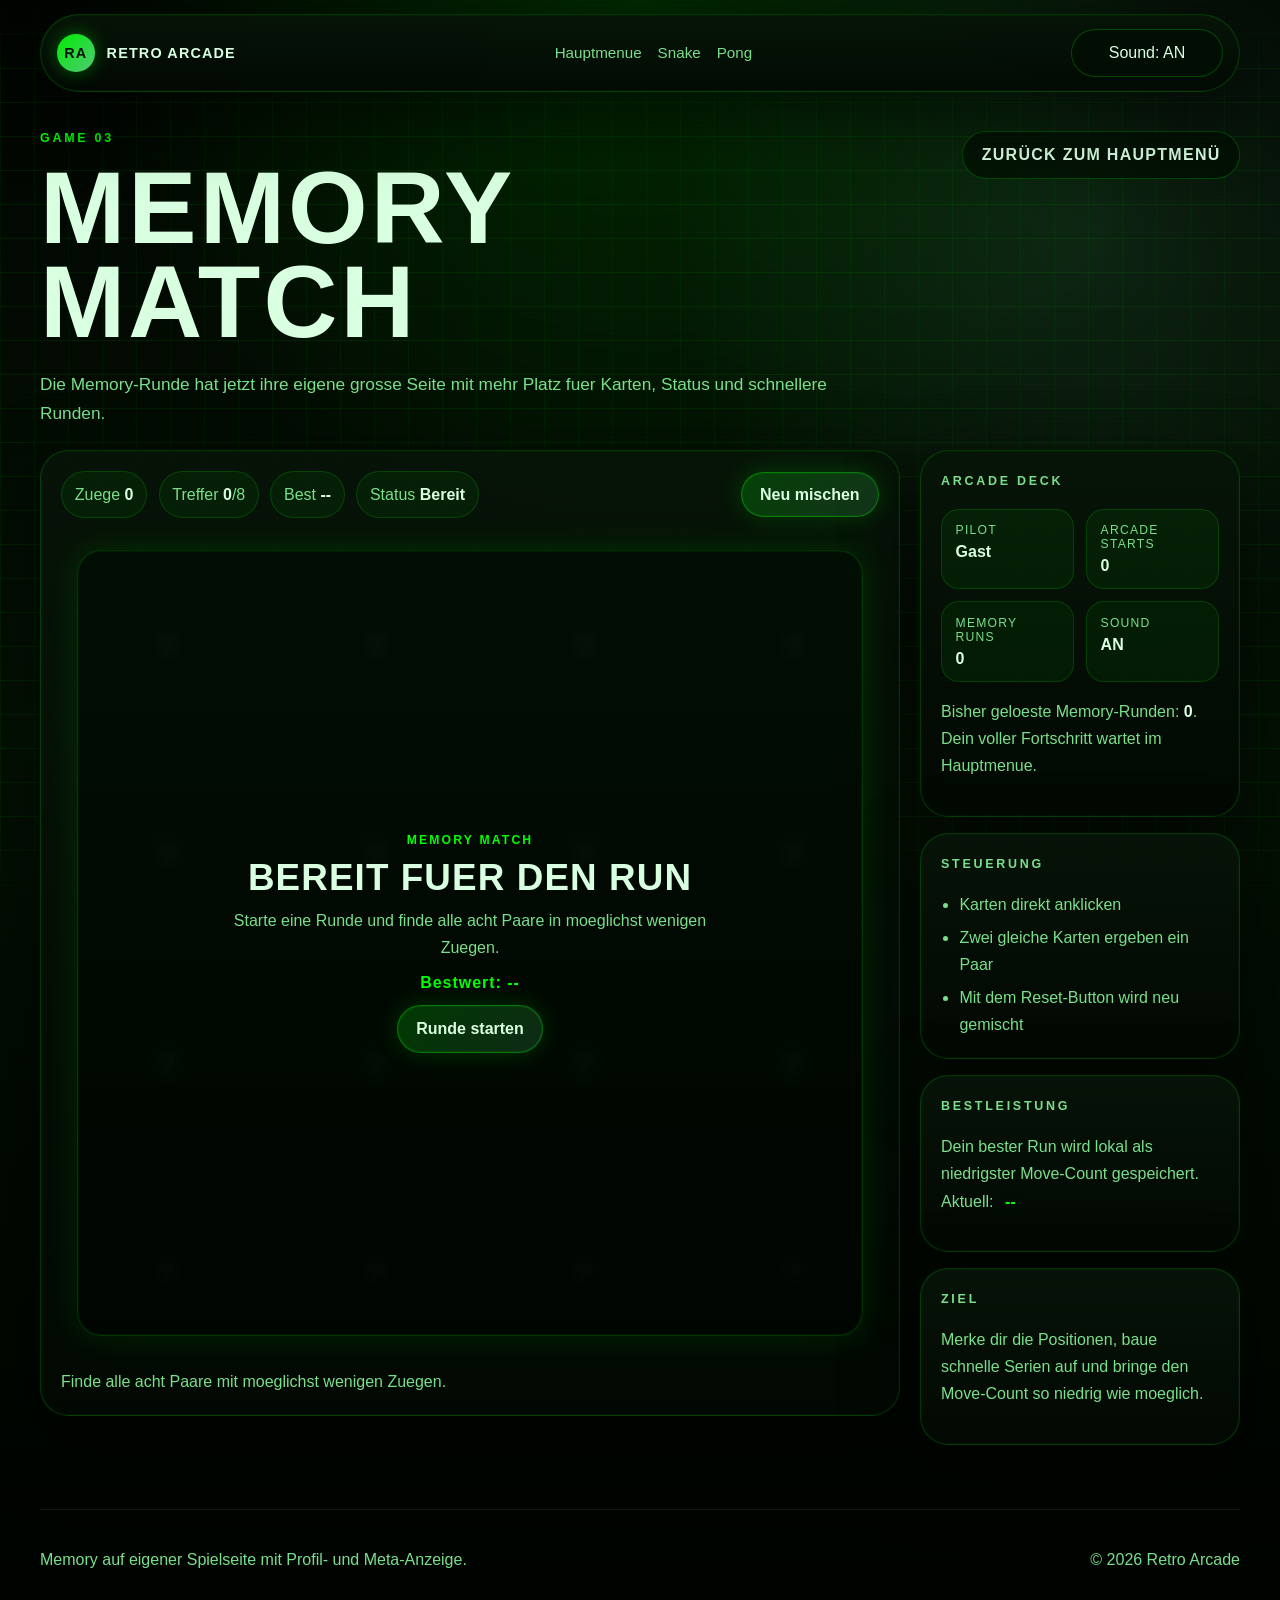
==== memory.html @ 02510031 "Initial retro arcade setup" ====
<!doctype html>
<html lang="de">
<head>
  <meta charset="utf-8">
  <meta name="viewport" content="width=device-width, initial-scale=1">
  <title>Memory Match | Retro Arcade</title>
  <meta
    name="description"
    content="Memory als eigenstaendige Browser-Game-Seite mit grossem Kartenraster."
  >
  <link rel="stylesheet" href="styles.css">
</head>
<body class="game-page memory-theme">
  <a class="skip-link" href="#content">Zum Inhalt springen</a>

  <header class="topbar">
    <div class="container topbar-inner">
      <a class="brand" href="index.html">
        <span class="brand-mark">RA</span>
        <span>Retro Arcade</span>
      </a>
      <nav class="nav-links" aria-label="Spiele Navigation">
        <a href="index.html">Hauptmenue</a>
        <a href="snake.html">Snake</a>
        <a href="pong.html">Pong</a>
      </nav>
      <div class="topbar-controls">
        <button class="button button-secondary topbar-sound" data-arcade-sound-toggle type="button">Sound: AN</button>
      </div>
    </div>
  </header>

  <main id="content" class="game-shell">
    <div class="container">
      <section class="page-intro">
        <div>
          <p class="kicker">Game 03</p>
          <h1>Memory Match</h1>
          <p class="lead">
            Die Memory-Runde hat jetzt ihre eigene grosse Seite mit mehr Platz fuer Karten, Status und schnellere Runden.
          </p>
        </div>
        <div class="page-actions">
          <a class="button button-secondary menu-return" href="index.html">Zur&uuml;ck zum Hauptmen&uuml;</a>
        </div>
      </section>

      <section class="game-layout">
        <article class="stage-card">
          <div class="stage-toolbar">
            <div class="hud hud-wide">
              <span>Zuege <strong id="memory-moves">0</strong></span>
              <span>Treffer <strong id="memory-matches">0</strong>/8</span>
              <span>Best <strong data-arcade-record="memory-best-moves">--</strong></span>
              <span>Status <strong id="memory-status">Bereit</strong></span>
            </div>
            <button class="button button-primary stage-button" id="memory-reset" type="button">Neu mischen</button>
          </div>

          <div class="stage-viewport">
            <div class="memory-stage">
              <div class="memory-grid memory-grid-large" id="memory-grid" aria-label="Memory Spielfeld"></div>
            </div>
            <div class="game-overlay" id="memory-overlay" aria-live="polite">
              <p class="game-overlay-kicker">Memory Match</p>
              <h2 class="game-overlay-title" id="memory-overlay-title">Bereit fuer den Run</h2>
              <p class="game-overlay-text" id="memory-overlay-text">
                Starte eine Runde und finde alle acht Paare in moeglichst wenigen Zuegen.
              </p>
              <p class="game-overlay-meta" id="memory-overlay-meta">Bestwert: --</p>
              <div class="overlay-actions">
                <button class="button button-primary" id="memory-overlay-action" type="button">Runde starten</button>
              </div>
            </div>
          </div>
          <p class="game-note">Finde alle acht Paare mit moeglichst wenigen Zuegen.</p>
        </article>

        <aside class="info-stack">
          <article class="info-card meta-side-card">
            <p class="eyebrow">Arcade Deck</p>
            <div class="status-grid status-grid-wide">
              <div class="status-box">
                <span>Pilot</span>
                <strong data-arcade-profile-name>Gast</strong>
              </div>
              <div class="status-box">
                <span>Arcade Starts</span>
                <strong data-arcade-stat="total-starts">0</strong>
              </div>
              <div class="status-box">
                <span>Memory Runs</span>
                <strong data-arcade-stat="memory-plays">0</strong>
              </div>
              <div class="status-box">
                <span>Sound</span>
                <strong data-arcade-sound-label>AN</strong>
              </div>
            </div>
            <p>
              Bisher geloeste Memory-Runden: <strong data-arcade-stat="memory-wins">0</strong>. Dein voller Fortschritt wartet im Hauptmenue.
            </p>
          </article>

          <article class="info-card">
            <p class="eyebrow">Steuerung</p>
            <ul class="plain-list compact-list">
              <li>Karten direkt anklicken</li>
              <li>Zwei gleiche Karten ergeben ein Paar</li>
              <li>Mit dem Reset-Button wird neu gemischt</li>
            </ul>
          </article>

          <article class="info-card">
            <p class="eyebrow">Bestleistung</p>
            <p>
              Dein bester Run wird lokal als niedrigster Move-Count gespeichert. Aktuell:
              <strong class="record-value" data-arcade-record="memory-best-moves">--</strong>
            </p>
          </article>

          <article class="info-card">
            <p class="eyebrow">Ziel</p>
            <p>
              Merke dir die Positionen, baue schnelle Serien auf und bringe den Move-Count so niedrig wie moeglich.
            </p>
          </article>
        </aside>
      </section>
    </div>
  </main>

  <footer class="site-footer">
    <div class="container footer-inner">
      <p>Memory auf eigener Spielseite mit Profil- und Meta-Anzeige.</p>
      <p>&copy; <span id="year"></span> Retro Arcade</p>
    </div>
  </footer>

  <script src="app.js"></script>
</body>
</html>
---- styles.css ----
﻿:root {
  --bg: #06030f;
  --bg-alt: #12091f;
  --panel: rgba(18, 13, 38, 0.88);
  --panel-strong: rgba(10, 8, 24, 0.96);
  --text: #f7f4ff;
  --muted: #beb8d8;
  --cyan: #4df7ff;
  --pink: #ff4fd8;
  --lime: #b7ff4a;
  --orange: #ff9a3c;
  --border: rgba(255, 255, 255, 0.12);
  --shadow: 0 24px 80px rgba(0, 0, 0, 0.48);
  --radius-xl: 28px;
  --radius-lg: 22px;
  --radius-md: 18px;
  --container: min(1200px, calc(100% - 2rem));
  --theme-accent: var(--cyan);
  --theme-accent-alt: var(--pink);
}

* {
  box-sizing: border-box;
}

html {
  scroll-behavior: smooth;
}

body {
  margin: 0;
  min-height: 100vh;
  font-family: "Trebuchet MS", Verdana, sans-serif;
  color: var(--text);
  background:
    radial-gradient(circle at top, rgba(77, 247, 255, 0.12), transparent 34%),
    radial-gradient(circle at 82% 18%, rgba(255, 79, 216, 0.15), transparent 26%),
    linear-gradient(180deg, #090512 0%, #0d0719 42%, #06030f 100%);
}

body::before {
  content: "";
  position: fixed;
  inset: 0;
  pointer-events: none;
  background-image:
    linear-gradient(rgba(255, 255, 255, 0.03) 1px, transparent 1px),
    linear-gradient(90deg, rgba(255, 255, 255, 0.02) 1px, transparent 1px);
  background-size: 30px 30px;
  mask-image: linear-gradient(180deg, transparent, black 8%, black 92%, transparent);
  z-index: -2;
}

body::after {
  content: "";
  position: fixed;
  inset: 0;
  pointer-events: none;
  background: repeating-linear-gradient(
    180deg,
    rgba(255, 255, 255, 0.04) 0,
    rgba(255, 255, 255, 0.04) 1px,
    transparent 2px,
    transparent 4px
  );
  opacity: 0.16;
  mix-blend-mode: screen;
  z-index: -1;
}

body.arcade-theme {
  --theme-accent: var(--cyan);
  --theme-accent-alt: var(--pink);
}

body.snake-theme {
  --theme-accent: var(--lime);
  --theme-accent-alt: var(--cyan);
}

body.pong-theme {
  --theme-accent: var(--orange);
  --theme-accent-alt: var(--pink);
}

body.memory-theme {
  --theme-accent: var(--pink);
  --theme-accent-alt: var(--lime);
}

a {
  color: inherit;
  text-decoration: none;
}

button,
canvas {
  font: inherit;
}

.container {
  width: var(--container);
  margin: 0 auto;
}

.skip-link {
  position: absolute;
  top: -3rem;
  left: 1rem;
  padding: 0.8rem 1rem;
  border-radius: 999px;
  background: #fff;
  color: #000;
  z-index: 60;
}

.skip-link:focus {
  top: 1rem;
}

.topbar {
  position: sticky;
  top: 0;
  z-index: 40;
  padding: 0.85rem 0 0;
}

.topbar-inner {
  display: flex;
  align-items: center;
  justify-content: space-between;
  gap: 1rem;
  padding: 0.9rem 1rem;
  border: 1px solid rgba(255, 255, 255, 0.08);
  border-radius: 999px;
  background: rgba(10, 8, 24, 0.74);
  backdrop-filter: blur(18px);
  box-shadow: 0 14px 30px rgba(0, 0, 0, 0.24);
}

.brand {
  display: inline-flex;
  align-items: center;
  gap: 0.75rem;
  font-weight: 800;
  text-transform: uppercase;
  letter-spacing: 0.08em;
  font-size: 0.9rem;
}

.brand-mark {
  display: grid;
  place-items: center;
  width: 2.35rem;
  height: 2.35rem;
  border-radius: 50%;
  background: linear-gradient(135deg, var(--theme-accent), var(--theme-accent-alt));
  color: #090512;
}

.nav-links {
  display: flex;
  align-items: center;
  gap: 1rem;
  flex-wrap: wrap;
}

.nav-links a {
  color: var(--muted);
  font-size: 0.95rem;
}

.nav-links a:hover,
.nav-links a:focus-visible,
.card-cta {
  color: var(--theme-accent);
}

.kicker,
.eyebrow {
  margin: 0 0 1rem;
  text-transform: uppercase;
  letter-spacing: 0.22em;
  font-size: 0.78rem;
  font-weight: 800;
}

.kicker {
  color: var(--theme-accent);
}

.eyebrow {
  color: var(--orange);
}

h1,
h2,
h3 {
  margin: 0;
  font-family: "Arial Black", Impact, sans-serif;
  text-transform: uppercase;
  letter-spacing: 0.03em;
}

h1 {
  max-width: 12ch;
  font-size: clamp(3rem, 8vw, 6.4rem);
  line-height: 0.92;
}

h2 {
  font-size: clamp(2rem, 4vw, 3.3rem);
  line-height: 0.96;
}

h3 {
  font-size: 1.55rem;
}

.lead,
.compact-lead,
.hero-panel p,
.game-link-card p,
.info-card p,
.plain-list li,
.hud span,
.game-note,
.site-footer p {
  color: var(--muted);
  line-height: 1.7;
}

.lead {
  max-width: 50rem;
  margin: 1.3rem 0 0;
  font-size: 1.08rem;
}

.compact-lead {
  margin-top: 0.85rem;
}

.hero-landing {
  padding: 4.2rem 0 2rem;
}

.hero-grid {
  display: grid;
  grid-template-columns: minmax(0, 1.12fr) minmax(280px, 0.88fr);
  gap: 1.25rem;
  align-items: start;
}

.hero-panel,
.game-link-card,
.stage-card,
.info-card {
  border: 1px solid var(--border);
  background: linear-gradient(180deg, rgba(19, 14, 38, 0.92), rgba(10, 8, 24, 0.9));
  box-shadow: var(--shadow);
}

.hero-panel {
  padding: 1.5rem;
  border-radius: var(--radius-xl);
}

.hero-panel .plain-list {
  margin-top: 1rem;
}

.hero-actions {
  display: flex;
  flex-wrap: wrap;
  gap: 1rem;
  margin-top: 2rem;
}

.button {
  display: inline-flex;
  align-items: center;
  justify-content: center;
  min-height: 3rem;
  padding: 0.75rem 1.15rem;
  border: 1px solid transparent;
  border-radius: 999px;
  cursor: pointer;
  transition: transform 180ms ease, box-shadow 180ms ease, border-color 180ms ease;
}

.button:hover,
.button:focus-visible,
.game-link-card:hover,
.game-link-card:focus-visible {
  transform: translateY(-3px);
}

.button-primary {
  background: linear-gradient(135deg, var(--theme-accent), var(--theme-accent-alt));
  color: #090512;
  font-weight: 800;
  box-shadow: 0 14px 32px rgba(77, 247, 255, 0.18);
}

.button-secondary {
  border-color: rgba(255, 255, 255, 0.14);
  background: rgba(8, 8, 18, 0.46);
  color: var(--text);
}

.section {
  padding: 2rem 0 3rem;
}

.section-heading {
  max-width: 44rem;
  margin-bottom: 1.4rem;
}

.cards-grid {
  display: grid;
  grid-template-columns: repeat(3, minmax(0, 1fr));
  gap: 1.25rem;
}

.game-link-card {
  position: relative;
  overflow: hidden;
  display: flex;
  flex-direction: column;
  gap: 0.95rem;
  min-height: 19rem;
  padding: 1.45rem;
  border-radius: var(--radius-xl);
  transition: transform 180ms ease, border-color 180ms ease, box-shadow 180ms ease;
}

.game-link-card::before {
  content: "";
  position: absolute;
  width: 11rem;
  height: 11rem;
  right: -3rem;
  top: -3rem;
  border-radius: 50%;
  opacity: 0.24;
}

.card-snake::before {
  background: radial-gradient(circle, var(--lime), transparent 68%);
}

.card-pong::before {
  background: radial-gradient(circle, var(--orange), transparent 68%);
}

.card-memory::before {
  background: radial-gradient(circle, var(--pink), transparent 68%);
}

.game-link-card:hover,
.game-link-card:focus-visible {
  border-color: rgba(255, 255, 255, 0.22);
}

.tag-list,
.hud {
  display: flex;
  flex-wrap: wrap;
  gap: 0.7rem;
}

.tag-list {
  margin-top: auto;
}

.tag-list span,
.hud span {
  padding: 0.55rem 0.8rem;
  border: 1px solid rgba(255, 255, 255, 0.1);
  border-radius: 999px;
  background: rgba(255, 255, 255, 0.05);
}

.card-cta {
  margin-top: 0.5rem;
  font-weight: 800;
}

.game-shell {
  padding: 2.4rem 0 4rem;
}

.page-intro {
  display: flex;
  justify-content: space-between;
  align-items: flex-start;
  gap: 1rem;
  margin-bottom: 1.35rem;
}

.page-intro .button {
  flex-shrink: 0;
}

.game-layout {
  display: grid;
  grid-template-columns: minmax(0, 1fr) 320px;
  gap: 1.25rem;
  align-items: start;
}

.stage-card,
.info-card {
  border-radius: var(--radius-xl);
}

.stage-card {
  padding: 1.25rem;
}

.stage-toolbar {
  display: flex;
  justify-content: space-between;
  align-items: center;
  gap: 1rem;
  margin-bottom: 1rem;
}

.hud strong {
  color: var(--text);
}

.stage-button {
  min-height: 2.8rem;
}

.game-canvas {
  display: block;
  width: 100%;
  border: 1px solid rgba(255, 255, 255, 0.12);
  border-radius: 20px;
  background: #05040c;
  image-rendering: pixelated;
  box-shadow: inset 0 0 40px rgba(77, 247, 255, 0.08);
}

.game-canvas:focus-visible {
  outline: 2px solid var(--theme-accent);
  outline-offset: 4px;
}

.game-canvas-square {
  max-width: 42rem;
  margin: 0 auto;
}

.game-note {
  margin: 1rem 0 0;
}

.info-stack {
  display: grid;
  gap: 1rem;
}

.info-card {
  padding: 1.25rem;
}

.plain-list {
  margin: 0;
  padding-left: 1.15rem;
}

.compact-list li + li {
  margin-top: 0.35rem;
}

.memory-stage {
  max-width: 54rem;
  margin: 0 auto;
}

.memory-grid {
  display: grid;
  grid-template-columns: repeat(4, minmax(0, 1fr));
  gap: 1rem;
}

.memory-card {
  position: relative;
  aspect-ratio: 1;
  border: 0;
  padding: 0;
  border-radius: 20px;
  background: transparent;
  cursor: pointer;
  overflow: hidden;
}

.memory-card:focus-visible {
  outline: 2px solid var(--theme-accent);
  outline-offset: 4px;
}

.memory-card-inner {
  position: relative;
  width: 100%;
  height: 100%;
  transition: transform 180ms ease;
}

.memory-card.is-flipped .memory-card-inner,
.memory-card.is-matched .memory-card-inner {
  transform: scale(0.98);
}

.memory-card-face {
  position: absolute;
  inset: 0;
  display: grid;
  place-items: center;
  border-radius: 20px;
  border: 1px solid rgba(255, 255, 255, 0.12);
  font-weight: 800;
  text-transform: uppercase;
  letter-spacing: 0.08em;
  pointer-events: none;
  transition: opacity 180ms ease, transform 180ms ease;
}

.memory-card-front {
  background: linear-gradient(135deg, rgba(255, 79, 216, 0.22), rgba(77, 247, 255, 0.18));
  color: #fff;
  font-size: clamp(1.2rem, 3vw, 1.8rem);
}

.memory-card-back {
  background: linear-gradient(180deg, rgba(183, 255, 74, 0.18), rgba(77, 247, 255, 0.1));
  color: #fff;
  font-size: clamp(1rem, 2vw, 1.35rem);
  opacity: 0;
  transform: scale(0.94);
  padding: 0.4rem;
  text-align: center;
}

.memory-card.is-flipped .memory-card-front,
.memory-card.is-matched .memory-card-front {
  opacity: 0;
}

.memory-card.is-flipped .memory-card-back,
.memory-card.is-matched .memory-card-back {
  opacity: 1;
  transform: scale(1);
}

.site-footer {
  padding: 0 0 2rem;
}

.footer-inner {
  display: flex;
  justify-content: space-between;
  gap: 1rem;
  border-top: 1px solid rgba(255, 255, 255, 0.08);
  padding-top: 1.25rem;
}

@media (max-width: 1080px) {
  .hero-grid,
  .game-layout {
    grid-template-columns: 1fr;
  }

  .cards-grid {
    grid-template-columns: repeat(2, minmax(0, 1fr));
  }
}

@media (max-width: 760px) {
  .topbar-inner,
  .page-intro,
  .stage-toolbar,
  .footer-inner {
    flex-direction: column;
    align-items: flex-start;
  }

  .cards-grid {
    grid-template-columns: 1fr;
  }

  .button {
    width: 100%;
  }
}

@media (max-width: 620px) {
  h1 {
    font-size: clamp(2.4rem, 16vw, 4.2rem);
  }

  h2 {
    font-size: clamp(1.8rem, 10vw, 2.7rem);
  }

  .stage-card,
  .info-card,
  .hero-panel,
  .game-link-card {
    padding: 1rem;
  }

  .memory-grid {
    gap: 0.7rem;
  }
}

@media (prefers-reduced-motion: reduce) {
  html {
    scroll-behavior: auto;
  }

  *,
  *::before,
  *::after {
    animation: none !important;
    transition-duration: 0.01ms !important;
    transition-delay: 0ms !important;
  }
}


.inline-code {
  display: inline-block;
  padding: 0.15rem 0.45rem;
  border-radius: 8px;
  background: rgba(255, 255, 255, 0.08);
  border: 1px solid rgba(255, 255, 255, 0.12);
  font-family: Consolas, "Courier New", monospace;
  font-size: 0.9em;
}

.game-layout-pong {
  grid-template-columns: minmax(0, 1fr) 360px;
}

.stage-card-wide {
  padding: 1.35rem;
}

.hud-online {
  align-items: center;
}

.hud-label {
  margin-right: 0.45rem;
  color: var(--muted);
  font-size: 0.9rem;
}

.server-panel {
  gap: 1rem;
}

.field-stack {
  display: grid;
  gap: 0.45rem;
}

.field-stack span {
  color: var(--muted);
  font-size: 0.9rem;
}

.text-field {
  width: 100%;
  min-height: 2.95rem;
  padding: 0.75rem 0.9rem;
  border: 1px solid rgba(255, 255, 255, 0.12);
  border-radius: 14px;
  background: rgba(5, 4, 12, 0.74);
  color: var(--text);
}

.text-field::placeholder {
  color: rgba(247, 244, 255, 0.45);
}

.text-field:focus {
  outline: 2px solid var(--theme-accent);
  outline-offset: 2px;
}

.code-field {
  text-transform: uppercase;
  letter-spacing: 0.28em;
  text-align: center;
}

.form-row {
  display: flex;
  flex-wrap: wrap;
  gap: 0.75rem;
}

.form-row .button {
  flex: 1 1 10rem;
  width: auto;
}

.status-grid {
  display: grid;
  grid-template-columns: repeat(3, minmax(0, 1fr));
  gap: 0.75rem;
}

.status-box {
  padding: 0.85rem;
  border-radius: 18px;
  border: 1px solid rgba(255, 255, 255, 0.1);
  background: rgba(255, 255, 255, 0.05);
}

.status-box span {
  display: block;
  color: var(--muted);
  font-size: 0.76rem;
  text-transform: uppercase;
  letter-spacing: 0.1em;
}

.status-box strong {
  display: block;
  margin-top: 0.35rem;
  color: var(--text);
  font-size: 1rem;
  word-break: break-word;
}

@media (max-width: 1080px) {
  .game-layout-pong {
    grid-template-columns: 1fr;
  }
}

@media (max-width: 760px) {
  .form-row .button {
    width: 100%;
  }

  .status-grid {
    grid-template-columns: 1fr;
  }
}

.form-row-compact .button {
  flex: 1 1 9rem;
}

.status-grid-wide {
  grid-template-columns: repeat(2, minmax(0, 1fr));
}

.share-note {
  margin: 0;
  color: var(--muted);
  font-size: 0.92rem;
  line-height: 1.6;
}

.presence-panel {
  gap: 1rem;
}

.player-presence {
  display: grid;
  gap: 0.85rem;
}

.presence-card {
  padding: 1rem;
  border-radius: 18px;
  border: 1px solid rgba(255, 255, 255, 0.1);
  background:
    linear-gradient(135deg, rgba(255, 255, 255, 0.09), rgba(255, 255, 255, 0.03)),
    rgba(7, 5, 19, 0.82);
}

.presence-card span {
  display: block;
  color: var(--muted);
  font-size: 0.76rem;
  text-transform: uppercase;
  letter-spacing: 0.12em;
}

.presence-card strong {
  display: block;
  margin-top: 0.45rem;
  font-size: 1.2rem;
  color: var(--text);
  word-break: break-word;
}

.presence-state {
  margin: 0.5rem 0 0;
  color: var(--muted);
  line-height: 1.55;
}

@media (max-width: 760px) {
  .status-grid-wide {
    grid-template-columns: 1fr;
  }
}

@view-transition {
  navigation: auto;
}

:root {
  --bg: #010501;
  --bg-alt: #041004;
  --panel: rgba(6, 18, 8, 0.88);
  --panel-strong: rgba(2, 10, 3, 0.96);
  --text: #d9ffe1;
  --muted: #7adf8a;
  --cyan: #00ff00;
  --pink: #4dff88;
  --lime: #00ff00;
  --orange: #b6ff4d;
  --border: rgba(0, 255, 0, 0.18);
  --shadow: 0 24px 70px rgba(0, 0, 0, 0.56);
  --theme-accent: #00ff00;
  --theme-accent-alt: #66ff99;
}

body.arcade-theme,
body.snake-theme,
body.pong-theme,
body.memory-theme {
  --theme-accent: #00ff00;
  --theme-accent-alt: #66ff99;
}

body {
  background:
    radial-gradient(circle at top, rgba(0, 255, 0, 0.15), transparent 32%),
    radial-gradient(circle at 85% 15%, rgba(102, 255, 153, 0.11), transparent 24%),
    linear-gradient(180deg, #010401 0%, #031003 45%, #000300 100%);
}

body::before {
  background-image:
    linear-gradient(rgba(0, 255, 0, 0.08) 1px, transparent 1px),
    linear-gradient(90deg, rgba(0, 255, 0, 0.05) 1px, transparent 1px);
  background-size: 34px 34px;
}

body::after {
  opacity: 0.1;
}

main,
.site-footer {
  animation: page-enter 260ms ease both;
}

.topbar-inner,
.hero-panel,
.game-link-card,
.stage-card,
.info-card,
.arcade-machine,
.arcade-marquee,
.machine-screen {
  border-color: rgba(0, 255, 0, 0.18);
}

.topbar-inner,
.hero-panel,
.game-link-card,
.stage-card,
.info-card,
.arcade-machine {
  background: linear-gradient(180deg, rgba(7, 20, 8, 0.94), rgba(2, 9, 3, 0.94));
  box-shadow:
    0 24px 70px rgba(0, 0, 0, 0.56),
    inset 0 0 0 1px rgba(0, 255, 0, 0.04);
}

.brand-mark {
  background: linear-gradient(135deg, rgba(0, 255, 0, 0.92), rgba(102, 255, 153, 0.78));
  color: #021002;
  box-shadow: 0 0 18px rgba(0, 255, 0, 0.36);
}

.nav-links a,
.plain-list li,
.game-note,
.info-card p,
.hero-panel p,
.game-link-card p,
.site-footer p,
.share-note,
.presence-state {
  color: var(--muted);
}

.nav-links a {
  transition: color 180ms ease, text-shadow 180ms ease;
}

.nav-links a:hover,
.nav-links a:focus-visible {
  text-shadow: 0 0 12px rgba(0, 255, 0, 0.38);
}

.kicker,
.eyebrow,
.card-cta,
.machine-cta,
.machine-mode,
.machine-marquee,
.record-value {
  color: var(--theme-accent);
}

.button {
  transition:
    transform 180ms ease,
    box-shadow 180ms ease,
    border-color 180ms ease,
    background-color 180ms ease,
    color 180ms ease;
}

.button-primary {
  background: linear-gradient(135deg, rgba(0, 255, 0, 0.2), rgba(102, 255, 153, 0.14));
  color: var(--text);
  border-color: rgba(0, 255, 0, 0.34);
  box-shadow:
    inset 0 0 0 1px rgba(0, 255, 0, 0.08),
    0 0 24px rgba(0, 255, 0, 0.18);
}

.button-secondary {
  border-color: rgba(0, 255, 0, 0.24);
  background: rgba(2, 14, 4, 0.72);
  color: var(--text);
}

.button:hover,
.button:focus-visible,
.game-link-card:hover,
.game-link-card:focus-visible,
.arcade-machine:hover,
.arcade-machine:focus-visible {
  box-shadow:
    inset 0 0 0 1px rgba(0, 255, 0, 0.08),
    0 0 28px rgba(0, 255, 0, 0.16);
}

.tag-list span,
.hud span,
.status-box,
.presence-card,
.machine-stats span,
.machine-controls span {
  border-color: rgba(0, 255, 0, 0.16);
  background: rgba(0, 255, 0, 0.06);
}

.game-canvas {
  border-color: rgba(0, 255, 0, 0.16);
  box-shadow:
    inset 0 0 50px rgba(0, 255, 0, 0.08),
    0 0 0 1px rgba(0, 255, 0, 0.06);
}

.game-note,
.rematch-note {
  max-width: 56rem;
}

.page-actions {
  display: flex;
  gap: 0.85rem;
  flex-wrap: wrap;
}

.menu-return {
  min-width: 17rem;
  font-weight: 800;
  text-transform: uppercase;
  letter-spacing: 0.08em;
}

.record-value {
  display: inline-block;
  margin-left: 0.45rem;
  text-shadow: 0 0 14px rgba(0, 255, 0, 0.28);
}

.rematch-note {
  margin: 0.85rem 0 0;
  padding: 0.85rem 1rem;
  border-radius: 18px;
  border: 1px solid rgba(0, 255, 0, 0.14);
  background: rgba(0, 255, 0, 0.05);
  color: var(--muted);
  line-height: 1.6;
}

.arcade-lobby {
  padding-bottom: 4rem;
}

.arcade-hero {
  padding: 4rem 0 1.8rem;
}

.arcade-hero-grid {
  display: grid;
  grid-template-columns: minmax(0, 1.15fr) minmax(300px, 0.85fr);
  gap: 1.25rem;
  align-items: start;
}

.arcade-marquee {
  position: relative;
  overflow: hidden;
  padding: 1.75rem;
  border-radius: 30px;
  background:
    linear-gradient(180deg, rgba(4, 22, 7, 0.96), rgba(1, 8, 2, 0.95)),
    rgba(0, 0, 0, 0.3);
  box-shadow:
    0 24px 70px rgba(0, 0, 0, 0.56),
    inset 0 0 0 1px rgba(0, 255, 0, 0.06);
}

.arcade-marquee::before {
  content: "";
  position: absolute;
  inset: 1rem;
  border-radius: 22px;
  border: 1px solid rgba(0, 255, 0, 0.14);
  pointer-events: none;
}

.arcade-marquee::after {
  content: "";
  position: absolute;
  inset: auto 10% 1.05rem;
  height: 2px;
  background: linear-gradient(90deg, transparent, rgba(0, 255, 0, 0.8), transparent);
  box-shadow: 0 0 18px rgba(0, 255, 0, 0.4);
}

.arcade-status-grid {
  display: grid;
  gap: 1rem;
}

.lobby-monitor {
  min-height: 0;
}

.arcade-score-grid {
  grid-template-columns: repeat(2, minmax(0, 1fr));
}

.arcade-floor {
  padding-top: 0.5rem;
}

.arcade-machine-grid {
  display: grid;
  grid-template-columns: repeat(3, minmax(0, 1fr));
  gap: 1.25rem;
}

.arcade-machine {
  position: relative;
  display: flex;
  flex-direction: column;
  gap: 0.95rem;
  min-height: 29rem;
  padding: 1rem;
  border-radius: 30px;
  transition: transform 180ms ease, box-shadow 180ms ease, border-color 180ms ease;
}

.arcade-machine::before {
  content: "";
  position: absolute;
  inset: auto 10% -0.75rem;
  height: 0.9rem;
  border-radius: 999px;
  background: rgba(0, 255, 0, 0.14);
  filter: blur(16px);
}

.machine-marquee {
  display: inline-flex;
  align-items: center;
  justify-content: center;
  min-height: 2.5rem;
  padding: 0.5rem 0.9rem;
  border-radius: 999px;
  border: 1px solid rgba(0, 255, 0, 0.22);
  background: rgba(0, 255, 0, 0.08);
  font-size: 0.76rem;
  font-weight: 800;
  letter-spacing: 0.18em;
  text-transform: uppercase;
}

.machine-screen {
  display: grid;
  align-content: start;
  gap: 0.9rem;
  min-height: 14rem;
  padding: 1.25rem;
  border-radius: 24px;
  background:
    radial-gradient(circle at 50% 12%, rgba(0, 255, 0, 0.14), transparent 45%),
    linear-gradient(180deg, rgba(5, 18, 8, 0.96), rgba(1, 7, 2, 0.94));
  box-shadow:
    inset 0 0 36px rgba(0, 255, 0, 0.08),
    inset 0 0 0 1px rgba(0, 255, 0, 0.08);
}

.machine-mode {
  margin: 0;
  font-size: 0.78rem;
  text-transform: uppercase;
  letter-spacing: 0.18em;
  font-weight: 800;
}

.machine-title {
  font-size: 1.9rem;
}

.machine-copy {
  margin: 0;
  color: var(--muted);
}

.machine-stats,
.machine-controls {
  display: flex;
  flex-wrap: wrap;
  gap: 0.65rem;
}

.machine-stats span,
.machine-controls span {
  padding: 0.55rem 0.85rem;
  border-radius: 999px;
  color: var(--text);
}

.machine-controls {
  margin-top: auto;
}

.machine-cta {
  display: inline-flex;
  align-items: center;
  justify-content: center;
  min-height: 3rem;
  margin-top: 0.2rem;
  border-radius: 18px;
  border: 1px solid rgba(0, 255, 0, 0.22);
  background: rgba(0, 255, 0, 0.06);
  font-weight: 800;
  text-transform: uppercase;
  letter-spacing: 0.08em;
}

.arcade-machine:hover,
.arcade-machine:focus-visible {
  transform: translateY(-5px);
}

.snake-machine .machine-screen {
  box-shadow:
    inset 0 0 36px rgba(0, 255, 0, 0.1),
    inset 0 0 0 1px rgba(0, 255, 0, 0.08);
}

.pong-machine .machine-screen {
  box-shadow:
    inset 0 0 36px rgba(102, 255, 153, 0.1),
    inset 0 0 0 1px rgba(0, 255, 0, 0.08);
}

.memory-machine .machine-screen {
  box-shadow:
    inset 0 0 36px rgba(0, 255, 0, 0.1),
    inset 0 0 0 1px rgba(0, 255, 0, 0.08);
}

.memory-card-front {
  background: linear-gradient(135deg, rgba(0, 255, 0, 0.18), rgba(102, 255, 153, 0.14));
  color: var(--text);
}

.memory-card-back {
  background: linear-gradient(180deg, rgba(0, 255, 0, 0.16), rgba(102, 255, 153, 0.08));
  color: var(--text);
}

.memory-card.is-matched .memory-card-back {
  box-shadow: inset 0 0 0 1px rgba(0, 255, 0, 0.2), 0 0 20px rgba(0, 255, 0, 0.15);
}

@keyframes page-enter {
  from {
    opacity: 0;
    transform: translateY(10px);
  }

  to {
    opacity: 1;
    transform: translateY(0);
  }
}

@media (max-width: 1080px) {
  .arcade-hero-grid,
  .arcade-machine-grid {
    grid-template-columns: 1fr;
  }
}

@media (max-width: 760px) {
  .page-actions,
  .menu-return {
    width: 100%;
  }

  .arcade-score-grid {
    grid-template-columns: 1fr;
  }

  .machine-title {
    font-size: 1.6rem;
  }
}

@media (prefers-reduced-motion: reduce) {
  main,
  .site-footer {
    animation: none !important;
  }
}

.stage-viewport {
  position: relative;
}

.stage-viewport-square {
  max-width: 42rem;
  margin: 0 auto;
}

.stage-viewport-wide {
  width: 100%;
}

.game-overlay {
  position: absolute;
  inset: 1rem;
  display: grid;
  align-content: center;
  justify-items: center;
  gap: 0.8rem;
  padding: 1.4rem;
  border-radius: 24px;
  border: 1px solid rgba(0, 255, 0, 0.18);
  background:
    linear-gradient(180deg, rgba(2, 14, 4, 0.9), rgba(0, 6, 1, 0.92)),
    rgba(0, 0, 0, 0.3);
  box-shadow:
    inset 0 0 0 1px rgba(0, 255, 0, 0.05),
    0 0 34px rgba(0, 255, 0, 0.12);
  backdrop-filter: blur(8px);
  text-align: center;
  transition: opacity 180ms ease, transform 180ms ease, visibility 180ms ease;
}

.game-overlay.is-hidden {
  opacity: 0;
  visibility: hidden;
  pointer-events: none;
  transform: translateY(8px) scale(0.98);
}

.game-overlay-compact {
  inset: auto 1rem 1rem;
  max-width: 30rem;
  justify-items: start;
  text-align: left;
}

.game-overlay-kicker {
  margin: 0;
  color: var(--theme-accent);
  text-transform: uppercase;
  letter-spacing: 0.18em;
  font-size: 0.76rem;
  font-weight: 800;
}

.game-overlay-title {
  margin: 0;
  font-size: clamp(1.6rem, 3vw, 2.3rem);
}

.game-overlay-text {
  margin: 0;
  max-width: 30rem;
  color: var(--muted);
  line-height: 1.65;
}

.game-overlay-meta {
  margin: 0;
  color: var(--theme-accent);
  font-weight: 800;
  letter-spacing: 0.06em;
}

.overlay-actions {
  display: flex;
  flex-wrap: wrap;
  justify-content: center;
  gap: 0.75rem;
}

.overlay-actions-left {
  justify-content: flex-start;
}

@media (max-width: 760px) {
  .game-overlay {
    inset: 0.75rem;
    padding: 1rem;
  }

  .game-overlay-compact {
    inset: auto 0.75rem 0.75rem;
    max-width: none;
  }
}

.topbar-inner {
  flex-wrap: wrap;
}

.topbar-controls {
  display: flex;
  align-items: center;
  gap: 0.75rem;
}

.topbar-sound {
  min-width: 9.5rem;
  white-space: nowrap;
}

.arcade-meta-section {
  padding-top: 0.5rem;
}

.arcade-meta-layout {
  display: grid;
  grid-template-columns: repeat(2, minmax(0, 1fr));
  gap: 1.25rem;
}

.meta-card,
.meta-side-card {
  min-height: 0;
}

.meta-hint {
  margin: 1rem 0 0;
}

.meta-side-card p strong,
.meta-card p strong,
.machine-stats strong {
  color: var(--text);
}

.arcade-progress-grid {
  align-items: stretch;
}

@media (max-width: 1080px) {
  .arcade-meta-layout {
    grid-template-columns: 1fr;
  }
}

@media (max-width: 760px) {
  .topbar-controls,
  .topbar-sound {
    width: 100%;
  }
}
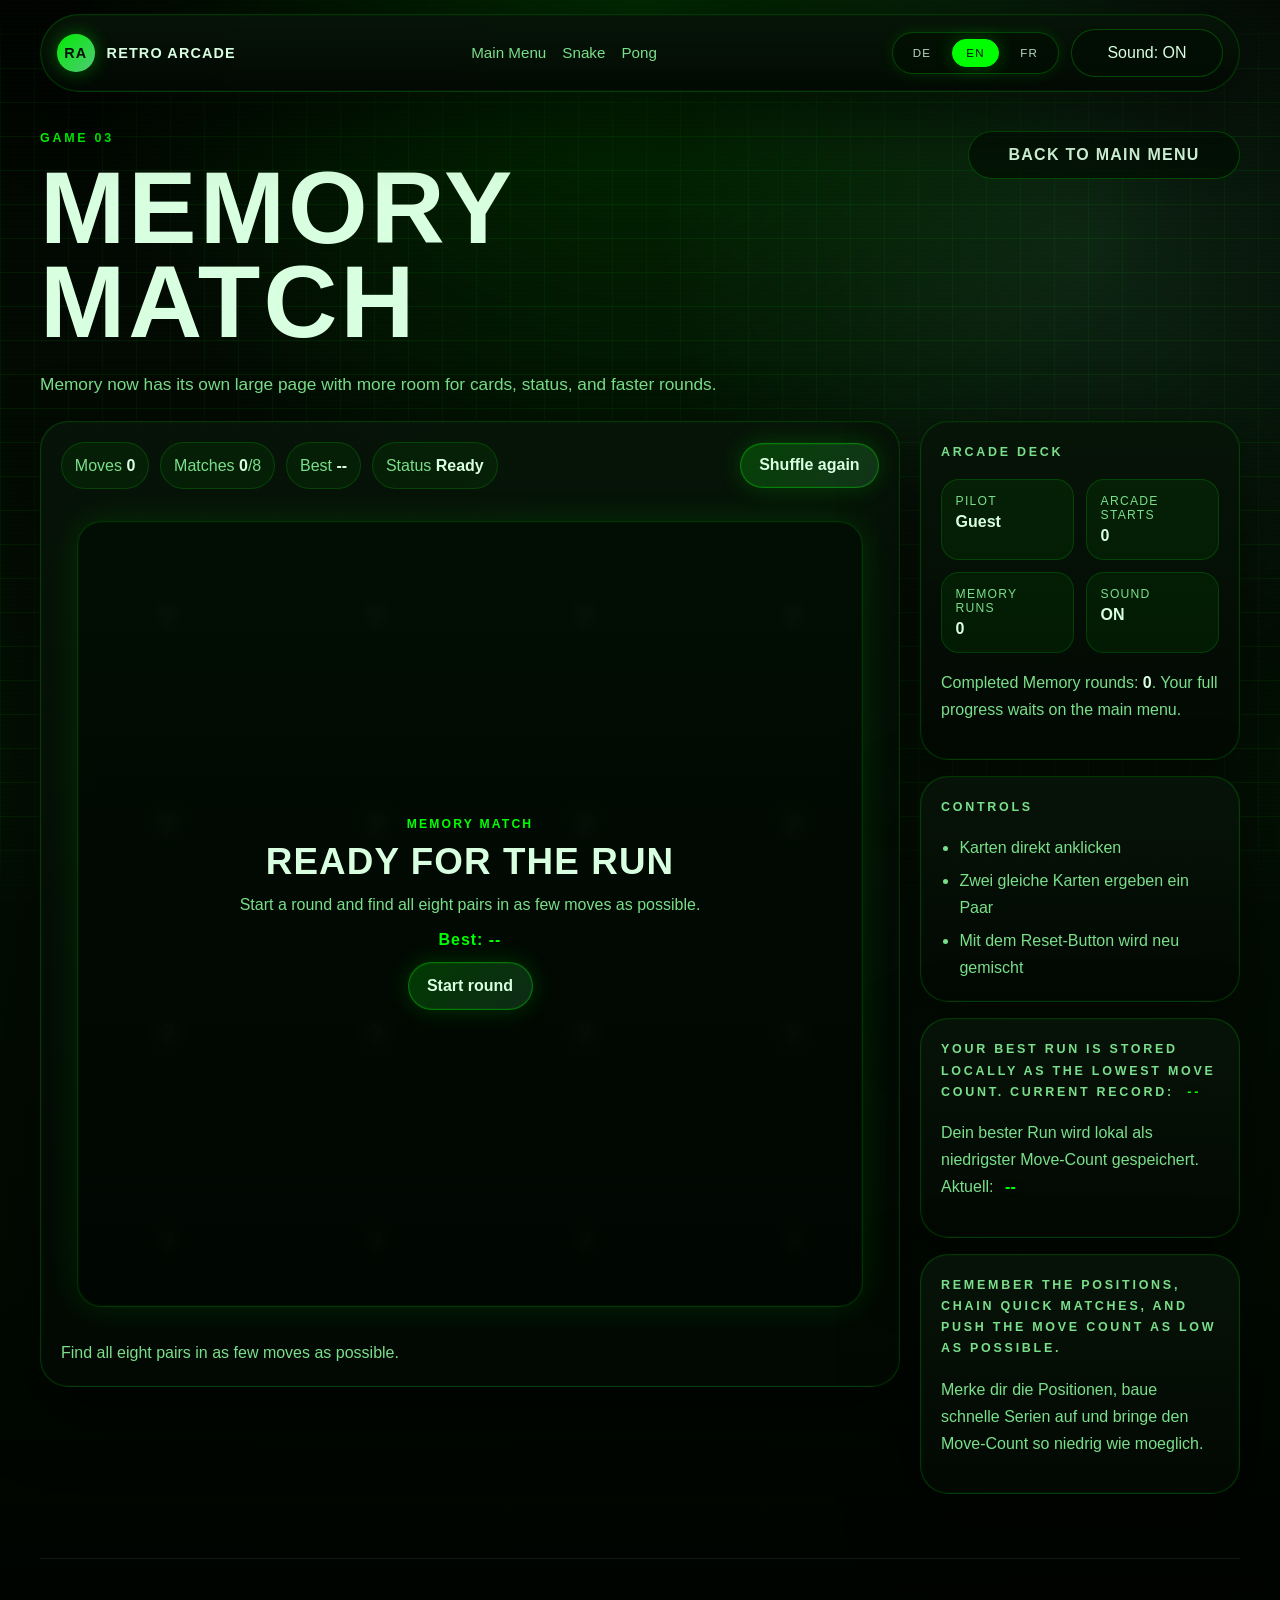
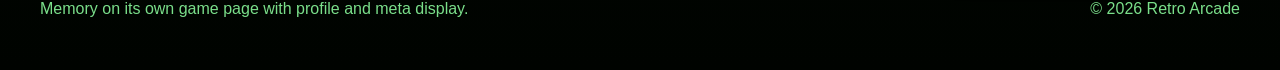
==== commit d8c10fa1: "Add multilingual arcade UI" ====
--- a/memory.html
+++ b/memory.html
@@ -1,4 +1,4 @@
-<!doctype html>
+﻿<!doctype html>
 <html lang="de">
 <head>
   <meta charset="utf-8">
@@ -137,6 +137,8 @@
     </div>
   </footer>
 
+  <script src="i18n.js"></script>
   <script src="app.js"></script>
 </body>
 </html>
+
--- a/styles.css
+++ b/styles.css
@@ -1418,3 +1418,71 @@
     width: 100%;
   }
 }
+
+.language-switcher {
+  display: inline-flex;
+  align-items: center;
+  gap: 0.45rem;
+  padding: 0.35rem;
+  border: 1px solid rgba(0, 255, 0, 0.24);
+  border-radius: 999px;
+  background: rgba(0, 15, 0, 0.55);
+  box-shadow: 0 0 14px rgba(0, 255, 0, 0.12);
+}
+
+.lang-chip {
+  min-width: 2.9rem;
+  padding: 0.45rem 0.7rem;
+  border: 1px solid transparent;
+  border-radius: 999px;
+  background: transparent;
+  color: rgba(225, 255, 232, 0.84);
+  font: inherit;
+  font-size: 0.72rem;
+  letter-spacing: 0.12em;
+  text-transform: uppercase;
+  cursor: pointer;
+  transition: transform 160ms ease, border-color 160ms ease, color 160ms ease, background 160ms ease, box-shadow 160ms ease;
+}
+
+.lang-chip:hover,
+.lang-chip:focus-visible {
+  color: #f4fff7;
+  border-color: rgba(0, 255, 0, 0.35);
+  background: rgba(0, 255, 0, 0.1);
+  outline: none;
+}
+
+.lang-chip.is-active {
+  color: #001106;
+  background: #00ff00;
+  border-color: #00ff00;
+  box-shadow: 0 0 18px rgba(0, 255, 0, 0.24);
+}
+
+body {
+  animation: arcade-page-enter 280ms ease;
+}
+
+@keyframes arcade-page-enter {
+  from {
+    opacity: 0;
+    transform: translateY(10px);
+  }
+
+  to {
+    opacity: 1;
+    transform: translateY(0);
+  }
+}
+
+@media (max-width: 760px) {
+  .language-switcher {
+    width: 100%;
+    justify-content: center;
+  }
+
+  .lang-chip {
+    flex: 1 1 0;
+  }
+}
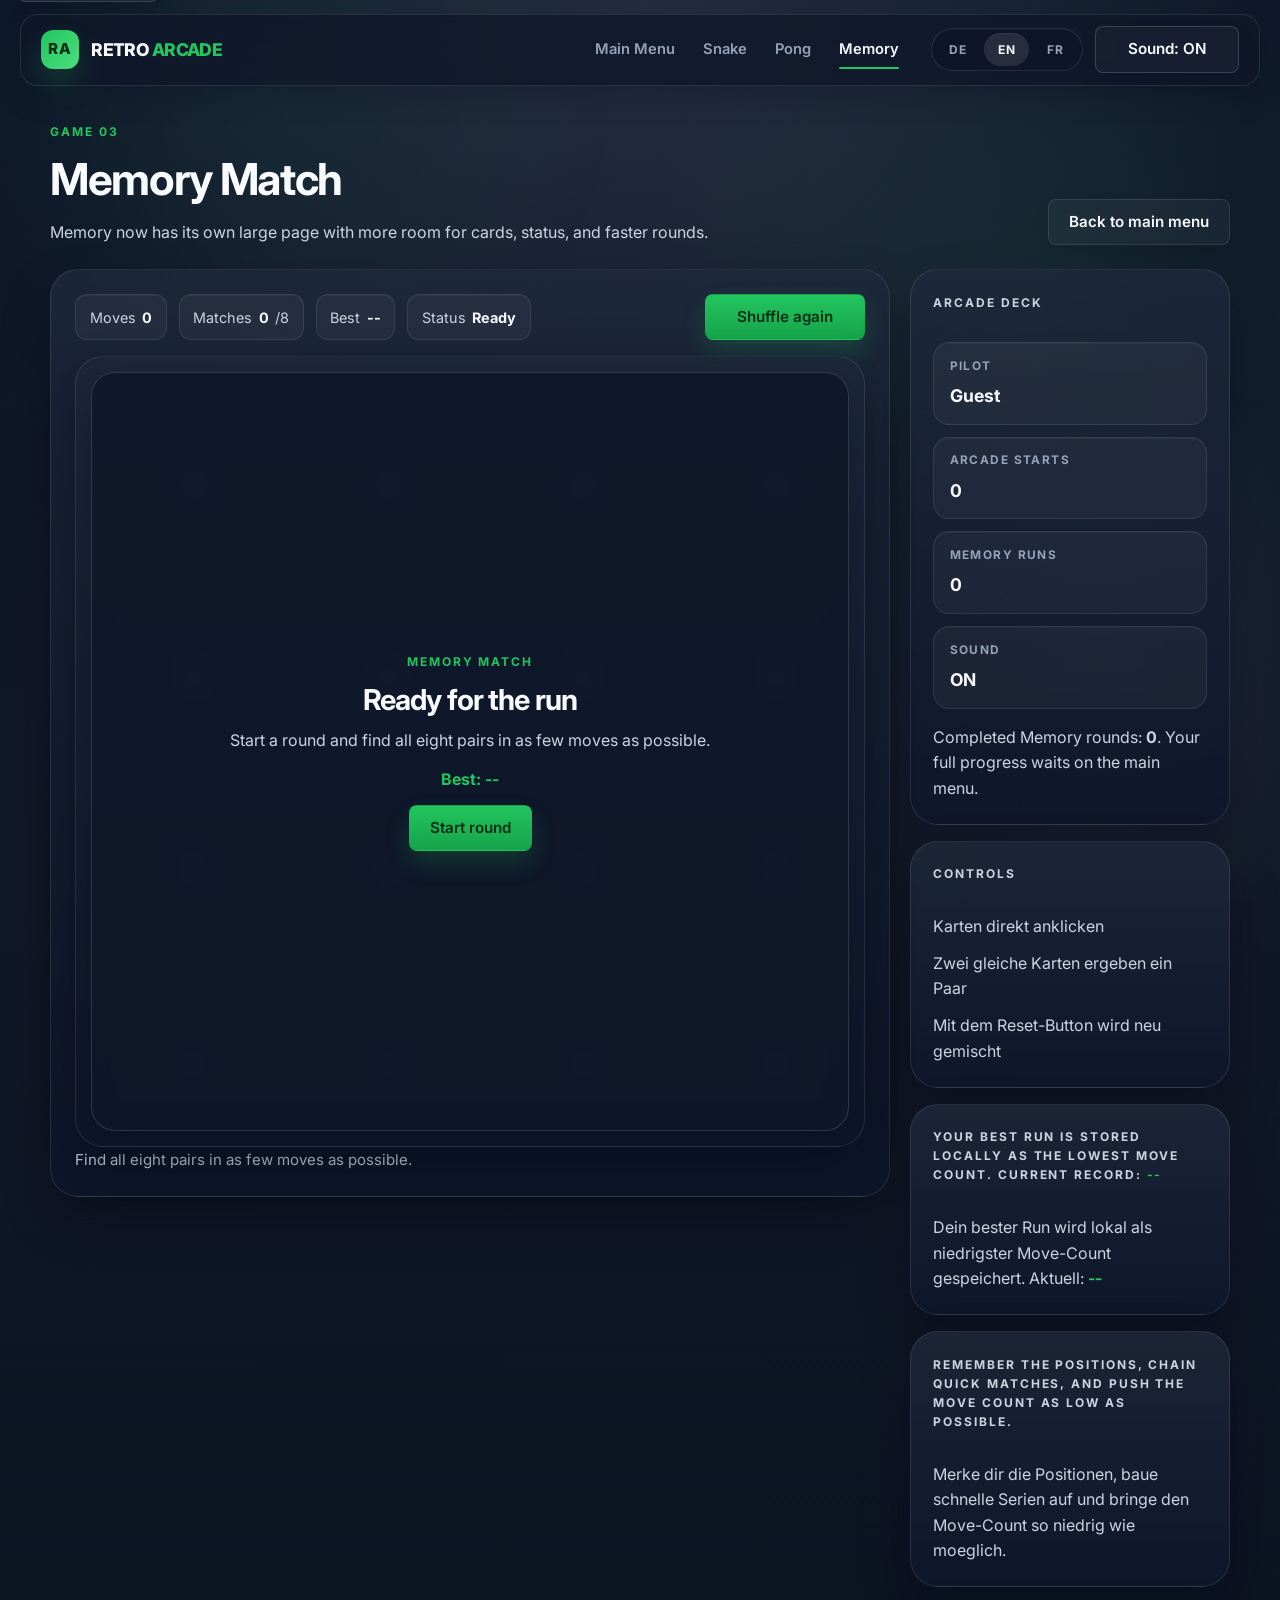
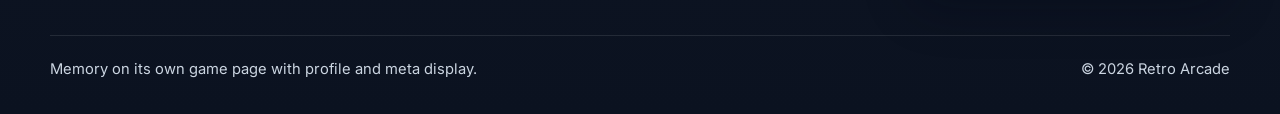
==== commit ccc77cab: "Add arcade dashboard and hall of fame" ====
--- a/memory.html
+++ b/memory.html
@@ -1,4 +1,4 @@
-﻿<!doctype html>
+<!doctype html>
 <html lang="de">
 <head>
   <meta charset="utf-8">
@@ -8,24 +8,35 @@
     name="description"
     content="Memory als eigenstaendige Browser-Game-Seite mit grossem Kartenraster."
   >
+  <link rel="preconnect" href="https://fonts.googleapis.com">
+  <link rel="preconnect" href="https://fonts.gstatic.com" crossorigin>
+  <link href="https://fonts.googleapis.com/css2?family=Inter:wght@400;500;600;700;800&display=swap" rel="stylesheet">
   <link rel="stylesheet" href="styles.css">
 </head>
 <body class="game-page memory-theme">
   <a class="skip-link" href="#content">Zum Inhalt springen</a>
 
-  <header class="topbar">
-    <div class="container topbar-inner">
-      <a class="brand" href="index.html">
-        <span class="brand-mark">RA</span>
-        <span>Retro Arcade</span>
+  <header class="topbar main-header">
+    <div class="container topbar-inner header-container">
+      <a class="brand logo" href="index.html">
+        <span class="brand-mark logo-icon">RA</span>
+        <span class="logo-text">RETRO<span>ARCADE</span></span>
       </a>
-      <nav class="nav-links" aria-label="Spiele Navigation">
-        <a href="index.html">Hauptmenue</a>
-        <a href="snake.html">Snake</a>
-        <a href="pong.html">Pong</a>
+      <button class="nav-toggle" type="button" data-nav-toggle aria-expanded="false" aria-controls="memory-nav" aria-label="Menue oeffnen">
+        <span></span>
+        <span></span>
+        <span></span>
+      </button>
+      <nav class="nav-links main-nav" id="memory-nav" aria-label="Spiele Navigation">
+        <ul>
+          <li><a href="index.html">Hauptmenue</a></li>
+          <li><a href="snake.html">Snake</a></li>
+          <li><a href="pong.html">Pong</a></li>
+          <li><a class="active" href="memory.html">Memory</a></li>
+        </ul>
       </nav>
-      <div class="topbar-controls">
-        <button class="button button-secondary topbar-sound" data-arcade-sound-toggle type="button">Sound: AN</button>
+      <div class="topbar-controls header-actions">
+        <button class="button button-secondary btn-outline topbar-sound" data-arcade-sound-toggle type="button">Sound: AN</button>
       </div>
     </div>
   </header>
--- a/styles.css
+++ b/styles.css
@@ -1,22 +1,33 @@
-﻿:root {
-  --bg: #06030f;
-  --bg-alt: #12091f;
-  --panel: rgba(18, 13, 38, 0.88);
-  --panel-strong: rgba(10, 8, 24, 0.96);
-  --text: #f7f4ff;
-  --muted: #beb8d8;
-  --cyan: #4df7ff;
-  --pink: #ff4fd8;
-  --lime: #b7ff4a;
-  --orange: #ff9a3c;
-  --border: rgba(255, 255, 255, 0.12);
-  --shadow: 0 24px 80px rgba(0, 0, 0, 0.48);
+:root {
+  --bg: #0f172a;
+  --bg-elevated: #111c30;
+  --surface: rgba(30, 41, 59, 0.78);
+  --surface-strong: rgba(30, 41, 59, 0.92);
+  --surface-soft: rgba(248, 250, 252, 0.04);
+  --surface-muted: rgba(148, 163, 184, 0.1);
+  --text: #f8fafc;
+  --muted: #cbd5e1;
+  --subtle: #94a3b8;
+  --accent: #22c55e;
+  --accent-strong: #16a34a;
+  --accent-soft: rgba(34, 197, 94, 0.14);
+  --accent-ring: rgba(34, 197, 94, 0.28);
+  --border: rgba(248, 250, 252, 0.1);
+  --border-strong: rgba(248, 250, 252, 0.14);
+  --shadow-sm: 0 12px 28px rgba(2, 6, 23, 0.18);
+  --shadow-md: 0 22px 48px rgba(2, 6, 23, 0.28);
+  --shadow-lg: 0 30px 72px rgba(2, 6, 23, 0.34);
+  --radius-xs: 8px;
+  --radius-sm: 10px;
+  --radius-md: 14px;
+  --radius-lg: 20px;
   --radius-xl: 28px;
-  --radius-lg: 22px;
-  --radius-md: 18px;
-  --container: min(1200px, calc(100% - 2rem));
-  --theme-accent: var(--cyan);
-  --theme-accent-alt: var(--pink);
+  --container: min(1180px, calc(100% - 2.5rem));
+  --transition: 0.2s ease-in-out;
+}
+
+@view-transition {
+  navigation: auto;
 }
 
 * {
@@ -30,62 +41,45 @@
 body {
   margin: 0;
   min-height: 100vh;
-  font-family: "Trebuchet MS", Verdana, sans-serif;
+  font-family: Inter, system-ui, -apple-system, BlinkMacSystemFont, "Segoe UI", sans-serif;
+  font-size: 1rem;
+  line-height: 1.6;
   color: var(--text);
   background:
-    radial-gradient(circle at top, rgba(77, 247, 255, 0.12), transparent 34%),
-    radial-gradient(circle at 82% 18%, rgba(255, 79, 216, 0.15), transparent 26%),
-    linear-gradient(180deg, #090512 0%, #0d0719 42%, #06030f 100%);
-}
-
-body::before {
-  content: "";
-  position: fixed;
-  inset: 0;
-  pointer-events: none;
-  background-image:
-    linear-gradient(rgba(255, 255, 255, 0.03) 1px, transparent 1px),
-    linear-gradient(90deg, rgba(255, 255, 255, 0.02) 1px, transparent 1px);
-  background-size: 30px 30px;
-  mask-image: linear-gradient(180deg, transparent, black 8%, black 92%, transparent);
-  z-index: -2;
-}
-
+    radial-gradient(circle at top, rgba(148, 163, 184, 0.16), transparent 34%),
+    radial-gradient(circle at 82% 18%, rgba(34, 197, 94, 0.08), transparent 24%),
+    linear-gradient(180deg, #0f172a 0%, #111827 52%, #0b1220 100%);
+  animation: arcade-page-enter 240ms ease-out;
+}
+
+body::before,
 body::after {
   content: "";
   position: fixed;
   inset: 0;
   pointer-events: none;
-  background: repeating-linear-gradient(
-    180deg,
-    rgba(255, 255, 255, 0.04) 0,
-    rgba(255, 255, 255, 0.04) 1px,
-    transparent 2px,
-    transparent 4px
-  );
-  opacity: 0.16;
-  mix-blend-mode: screen;
+}
+
+body::before {
+  background:
+    linear-gradient(rgba(255, 255, 255, 0.02) 1px, transparent 1px),
+    linear-gradient(90deg, rgba(255, 255, 255, 0.018) 1px, transparent 1px);
+  background-size: 44px 44px;
+  mask-image: linear-gradient(180deg, transparent, black 12%, black 88%, transparent);
+  opacity: 0.34;
+  z-index: -2;
+}
+
+body::after {
+  background:
+    radial-gradient(circle at 20% 10%, rgba(34, 197, 94, 0.06), transparent 28%),
+    radial-gradient(circle at 86% 74%, rgba(148, 163, 184, 0.12), transparent 24%);
   z-index: -1;
 }
 
-body.arcade-theme {
-  --theme-accent: var(--cyan);
-  --theme-accent-alt: var(--pink);
-}
-
-body.snake-theme {
-  --theme-accent: var(--lime);
-  --theme-accent-alt: var(--cyan);
-}
-
-body.pong-theme {
-  --theme-accent: var(--orange);
-  --theme-accent-alt: var(--pink);
-}
-
-body.memory-theme {
-  --theme-accent: var(--pink);
-  --theme-accent-alt: var(--lime);
+::selection {
+  background: rgba(34, 197, 94, 0.32);
+  color: var(--text);
 }
 
 a {
@@ -94,8 +88,31 @@
 }
 
 button,
+input,
 canvas {
   font: inherit;
+}
+
+button {
+  border: 0;
+  background: none;
+}
+
+button,
+a,
+input {
+  transition:
+    color var(--transition),
+    background-color var(--transition),
+    border-color var(--transition),
+    box-shadow var(--transition),
+    transform var(--transition),
+    opacity var(--transition);
+}
+
+:focus-visible {
+  outline: 2px solid var(--accent);
+  outline-offset: 3px;
 }
 
 .container {
@@ -103,15 +120,39 @@
   margin: 0 auto;
 }
 
+.content-shell {
+  width: 100%;
+  max-width: 1280px;
+  margin: 0 auto;
+}
+
+.content-wrapper {
+  width: 100%;
+  max-width: 1280px;
+  margin: 0 auto;
+  padding: 48px 24px;
+}
+
+.arcade-lobby > .hero-landing,
+.arcade-lobby > .section {
+  padding: 0;
+}
+
+.arcade-lobby .container.content-wrapper {
+  width: 100%;
+}
+
 .skip-link {
   position: absolute;
+  left: 1rem;
   top: -3rem;
-  left: 1rem;
-  padding: 0.8rem 1rem;
-  border-radius: 999px;
-  background: #fff;
-  color: #000;
-  z-index: 60;
+  z-index: 80;
+  padding: 0.7rem 0.95rem;
+  border-radius: var(--radius-sm);
+  background: var(--surface-strong);
+  border: 1px solid var(--border-strong);
+  color: var(--text);
+  box-shadow: var(--shadow-sm);
 }
 
 .skip-link:focus {
@@ -121,7 +162,7 @@
 .topbar {
   position: sticky;
   top: 0;
-  z-index: 40;
+  z-index: 50;
   padding: 0.85rem 0 0;
 }
 
@@ -131,38 +172,40 @@
   justify-content: space-between;
   gap: 1rem;
   padding: 0.9rem 1rem;
-  border: 1px solid rgba(255, 255, 255, 0.08);
-  border-radius: 999px;
-  background: rgba(10, 8, 24, 0.74);
-  backdrop-filter: blur(18px);
-  box-shadow: 0 14px 30px rgba(0, 0, 0, 0.24);
+  border: 1px solid var(--border);
+  border-radius: 18px;
+  background: rgba(15, 23, 42, 0.8);
+  box-shadow: var(--shadow-sm);
+  backdrop-filter: blur(14px);
 }
 
 .brand {
   display: inline-flex;
   align-items: center;
   gap: 0.75rem;
+  font-size: 0.95rem;
+  font-weight: 700;
+  letter-spacing: 0.06em;
+  text-transform: uppercase;
+}
+
+.brand-mark {
+  display: grid;
+  place-items: center;
+  width: 2.4rem;
+  height: 2.4rem;
+  border-radius: 12px;
+  background: linear-gradient(135deg, var(--accent), #4ade80);
+  color: #052e16;
   font-weight: 800;
-  text-transform: uppercase;
-  letter-spacing: 0.08em;
-  font-size: 0.9rem;
-}
-
-.brand-mark {
-  display: grid;
-  place-items: center;
-  width: 2.35rem;
-  height: 2.35rem;
-  border-radius: 50%;
-  background: linear-gradient(135deg, var(--theme-accent), var(--theme-accent-alt));
-  color: #090512;
+  box-shadow: 0 10px 22px rgba(34, 197, 94, 0.18);
 }
 
 .nav-links {
   display: flex;
   align-items: center;
-  gap: 1rem;
   flex-wrap: wrap;
+  gap: 0.85rem;
 }
 
 .nav-links a {
@@ -172,49 +215,104 @@
 
 .nav-links a:hover,
 .nav-links a:focus-visible,
-.card-cta {
-  color: var(--theme-accent);
+.card-cta,
+.machine-cta,
+.record-value {
+  color: var(--accent);
+}
+
+.topbar-controls {
+  display: flex;
+  align-items: center;
+  gap: 0.75rem;
+}
+
+.topbar-sound {
+  min-width: 9rem;
+  white-space: nowrap;
+}
+
+.language-switcher {
+  display: inline-flex;
+  align-items: center;
+  gap: 0.25rem;
+  padding: 0.25rem;
+  border: 1px solid var(--border);
+  border-radius: 999px;
+  background: rgba(15, 23, 42, 0.9);
+  box-shadow: inset 0 1px 0 rgba(255, 255, 255, 0.04);
+}
+
+.lang-chip {
+  min-width: 2.8rem;
+  padding: 0.45rem 0.7rem;
+  border-radius: 999px;
+  color: var(--subtle);
+  font-size: 0.75rem;
+  font-weight: 700;
+  letter-spacing: 0.08em;
+  text-transform: uppercase;
+  cursor: pointer;
+}
+
+.lang-chip:hover,
+.lang-chip:focus-visible {
+  color: var(--text);
+  background: rgba(248, 250, 252, 0.06);
+}
+
+.lang-chip.is-active {
+  color: var(--text);
+  background: rgba(248, 250, 252, 0.1);
+  box-shadow: inset 0 1px 0 rgba(255, 255, 255, 0.06);
 }
 
 .kicker,
 .eyebrow {
-  margin: 0 0 1rem;
+  margin: 0 0 0.9rem;
+  font-size: 0.75rem;
+  font-weight: 700;
+  letter-spacing: 0.16em;
   text-transform: uppercase;
-  letter-spacing: 0.22em;
-  font-size: 0.78rem;
-  font-weight: 800;
 }
 
 .kicker {
-  color: var(--theme-accent);
+  color: var(--accent);
 }
 
 .eyebrow {
-  color: var(--orange);
+  color: var(--subtle);
 }
 
 h1,
 h2,
 h3 {
   margin: 0;
-  font-family: "Arial Black", Impact, sans-serif;
-  text-transform: uppercase;
-  letter-spacing: 0.03em;
+  color: var(--text);
+  line-height: 1.1;
+  letter-spacing: -0.03em;
 }
 
 h1 {
-  max-width: 12ch;
-  font-size: clamp(3rem, 8vw, 6.4rem);
-  line-height: 0.92;
+  max-width: 14ch;
+  font-size: clamp(2rem, 4vw, 2.75rem);
+  font-weight: 700;
 }
 
 h2 {
-  font-size: clamp(2rem, 4vw, 3.3rem);
-  line-height: 0.96;
+  font-size: clamp(1.65rem, 3vw, 2.1rem);
+  font-weight: 700;
 }
 
 h3 {
-  font-size: 1.55rem;
+  font-size: 1.125rem;
+  font-weight: 700;
+}
+
+p,
+ul,
+label {
+  margin: 0;
 }
 
 .lead,
@@ -225,295 +323,546 @@
 .plain-list li,
 .hud span,
 .game-note,
+.rematch-note,
+.share-note,
+.meta-hint,
+.presence-state,
 .site-footer p {
   color: var(--muted);
-  line-height: 1.7;
 }
 
 .lead {
-  max-width: 50rem;
-  margin: 1.3rem 0 0;
-  font-size: 1.08rem;
+  max-width: 52rem;
+  margin-top: 1rem;
+  font-size: 1rem;
 }
 
 .compact-lead {
-  margin-top: 0.85rem;
+  margin-top: 0.75rem;
+  font-size: 0.975rem;
 }
 
 .hero-landing {
-  padding: 4.2rem 0 2rem;
-}
-
-.hero-grid {
-  display: grid;
-  grid-template-columns: minmax(0, 1.12fr) minmax(280px, 0.88fr);
+  padding: 4rem 0 2.5rem;
+}
+
+.section {
+  padding: 3rem 0;
+}
+
+.section-heading {
+  display: grid;
+  gap: 0.35rem;
+  margin-bottom: 1.5rem;
+}
+
+.section-header {
+  margin-bottom: 2rem;
+  padding-bottom: 1.5rem;
+  border-bottom: 1px solid rgba(248, 250, 252, 0.08);
+}
+
+.section-header-copy {
+  display: grid;
+  gap: 0.4rem;
+  max-width: 56rem;
+}
+
+.section-title {
+  display: inline-flex;
+  align-items: center;
+  min-height: 2.5rem;
+  padding-left: 0.75rem;
+  border-left: 4px solid var(--accent);
+  font-size: 1.5rem;
+  line-height: 1.2;
+}
+
+.hero-grid,
+.arcade-hero-grid,
+.arcade-meta-layout,
+.game-layout,
+.game-layout-pong,
+.cards-grid {
+  display: grid;
   gap: 1.25rem;
-  align-items: start;
+}
+
+.arcade-hero-grid {
+  grid-template-columns: minmax(0, 1.18fr) minmax(300px, 0.82fr);
+  align-items: stretch;
+}
+
+.arcade-status-grid,
+.info-stack,
+.player-presence,
+.arcade-status-grid,
+.status-stack {
+  display: grid;
+  gap: 1rem;
+}
+
+.arcade-meta-layout {
+  grid-template-columns: minmax(0, 1fr) minmax(0, 1fr);
+}
+
+.arcade-machine-grid {
+  display: grid;
+  grid-template-columns: repeat(3, minmax(0, 1fr));
+  gap: 1.25rem;
+}
+
+.game-grid,
+.game-grid-skeleton {
+  display: grid;
+  grid-template-columns: repeat(auto-fill, minmax(280px, 1fr));
+  gap: 32px;
+  align-items: stretch;
 }
 
 .hero-panel,
 .game-link-card,
 .stage-card,
-.info-card {
+.info-card,
+.arcade-marquee,
+.arcade-machine,
+.machine-screen,
+.memory-stage,
+.presence-card {
   border: 1px solid var(--border);
-  background: linear-gradient(180deg, rgba(19, 14, 38, 0.92), rgba(10, 8, 24, 0.9));
-  box-shadow: var(--shadow);
-}
-
-.hero-panel {
-  padding: 1.5rem;
+  background: linear-gradient(180deg, rgba(30, 41, 59, 0.82), rgba(15, 23, 42, 0.94));
+  box-shadow: var(--shadow-md);
+}
+
+.hero-panel,
+.game-link-card,
+.stage-card,
+.info-card,
+.arcade-marquee,
+.arcade-machine,
+.memory-stage {
   border-radius: var(--radius-xl);
 }
 
-.hero-panel .plain-list {
-  margin-top: 1rem;
-}
-
-.hero-actions {
+.stage-card,
+.info-card,
+.arcade-marquee,
+.arcade-machine,
+.hero-panel,
+.game-link-card {
+  padding: 1.4rem;
+}
+
+.info-card,
+.arcade-marquee,
+.machine-screen,
+.meta-card,
+.server-panel,
+.presence-panel {
+  display: flex;
+  flex-direction: column;
+  gap: 1rem;
+}
+
+.arcade-marquee {
+  justify-content: center;
+  min-height: 100%;
+}
+
+.hero-actions,
+.page-actions,
+.form-row,
+.overlay-actions {
   display: flex;
   flex-wrap: wrap;
-  gap: 1rem;
-  margin-top: 2rem;
+  gap: 0.75rem;
+}
+
+.hero-actions {
+  margin-top: 1.5rem;
 }
 
 .button {
   display: inline-flex;
   align-items: center;
   justify-content: center;
-  min-height: 3rem;
-  padding: 0.75rem 1.15rem;
+  gap: 0.45rem;
+  min-height: 44px;
+  padding: 0.625rem 1.25rem;
   border: 1px solid transparent;
-  border-radius: 999px;
+  border-radius: var(--radius-xs);
+  font-size: 0.95rem;
+  font-weight: 600;
   cursor: pointer;
-  transition: transform 180ms ease, box-shadow 180ms ease, border-color 180ms ease;
+  box-shadow: 0 8px 18px rgba(2, 6, 23, 0.12);
 }
 
 .button:hover,
-.button:focus-visible,
-.game-link-card:hover,
-.game-link-card:focus-visible {
-  transform: translateY(-3px);
+.button:focus-visible {
+  transform: translateY(-1px);
 }
 
 .button-primary {
-  background: linear-gradient(135deg, var(--theme-accent), var(--theme-accent-alt));
-  color: #090512;
-  font-weight: 800;
-  box-shadow: 0 14px 32px rgba(77, 247, 255, 0.18);
+  background: linear-gradient(180deg, #22c55e, #16a34a);
+  color: #052e16;
+  box-shadow: 0 12px 24px rgba(34, 197, 94, 0.18);
+}
+
+.button-primary:hover,
+.button-primary:focus-visible {
+  background: linear-gradient(180deg, #34d399, #16a34a);
+  box-shadow: 0 14px 28px rgba(34, 197, 94, 0.22);
 }
 
 .button-secondary {
-  border-color: rgba(255, 255, 255, 0.14);
-  background: rgba(8, 8, 18, 0.46);
+  border-color: var(--border);
+  background: rgba(248, 250, 252, 0.04);
   color: var(--text);
 }
 
-.section {
-  padding: 2rem 0 3rem;
-}
-
-.section-heading {
-  max-width: 44rem;
-  margin-bottom: 1.4rem;
-}
-
-.cards-grid {
-  display: grid;
-  grid-template-columns: repeat(3, minmax(0, 1fr));
-  gap: 1.25rem;
-}
-
-.game-link-card {
+.button-secondary:hover,
+.button-secondary:focus-visible {
+  border-color: var(--border-strong);
+  background: rgba(248, 250, 252, 0.08);
+  box-shadow: 0 12px 24px rgba(2, 6, 23, 0.2);
+}
+
+.stage-button,
+.menu-return {
+  min-width: 10rem;
+}
+
+.arcade-floor,
+.arcade-meta-section {
+  padding-top: 1rem;
+}
+
+.arcade-machine {
   position: relative;
-  overflow: hidden;
   display: flex;
   flex-direction: column;
-  gap: 0.95rem;
-  min-height: 19rem;
-  padding: 1.45rem;
-  border-radius: var(--radius-xl);
-  transition: transform 180ms ease, border-color 180ms ease, box-shadow 180ms ease;
-}
-
-.game-link-card::before {
+  gap: 1rem;
+  min-height: 0;
+  height: 100%;
+  overflow: hidden;
+}
+
+.arcade-machine::before {
   content: "";
   position: absolute;
-  width: 11rem;
-  height: 11rem;
-  right: -3rem;
-  top: -3rem;
-  border-radius: 50%;
-  opacity: 0.24;
-}
-
-.card-snake::before {
-  background: radial-gradient(circle, var(--lime), transparent 68%);
-}
-
-.card-pong::before {
-  background: radial-gradient(circle, var(--orange), transparent 68%);
-}
-
-.card-memory::before {
-  background: radial-gradient(circle, var(--pink), transparent 68%);
-}
-
-.game-link-card:hover,
-.game-link-card:focus-visible {
-  border-color: rgba(255, 255, 255, 0.22);
-}
-
-.tag-list,
+  inset: 0;
+  background: linear-gradient(180deg, rgba(255, 255, 255, 0.06), transparent 30%);
+  opacity: 0.55;
+  pointer-events: none;
+}
+
+.arcade-machine:hover,
+.arcade-machine:focus-visible {
+  border-color: var(--accent-ring);
+  box-shadow: var(--shadow-lg);
+  transform: translateY(-4px);
+}
+
+.machine-marquee {
+  position: relative;
+  z-index: 1;
+  display: inline-flex;
+  width: fit-content;
+  align-items: center;
+  justify-content: center;
+  min-height: 2.25rem;
+  padding: 0.45rem 0.8rem;
+  border: 1px solid var(--accent-ring);
+  border-radius: 999px;
+  background: var(--accent-soft);
+  color: var(--accent);
+  font-size: 0.74rem;
+  font-weight: 700;
+  letter-spacing: 0.12em;
+  text-transform: uppercase;
+}
+
+.machine-screen {
+  position: relative;
+  z-index: 1;
+  display: flex;
+  flex: 1;
+  flex-direction: column;
+  justify-content: space-between;
+  aspect-ratio: 16 / 9;
+  overflow: hidden;
+  padding: 1.1rem;
+  border-radius: calc(var(--radius-xl) - 6px);
+  background: linear-gradient(180deg, rgba(15, 23, 42, 0.82), rgba(15, 23, 42, 0.58));
+  border: 1px solid rgba(248, 250, 252, 0.08);
+  box-shadow: inset 0 1px 0 rgba(255, 255, 255, 0.05);
+}
+
+.machine-mode {
+  color: var(--subtle);
+  font-size: 0.75rem;
+  font-weight: 700;
+  letter-spacing: 0.12em;
+  text-transform: uppercase;
+}
+
+.machine-title {
+  max-width: 100%;
+  margin-top: 0.45rem;
+  overflow: hidden;
+  text-overflow: ellipsis;
+  white-space: nowrap;
+  font-size: 1.35rem;
+}
+
+.machine-copy {
+  display: -webkit-box;
+  margin-top: 0.85rem;
+  overflow: hidden;
+  -webkit-box-orient: vertical;
+  -webkit-line-clamp: 3;
+  line-height: 1.7;
+}
+
+.machine-stats,
+.machine-controls,
+.tag-list {
+  display: flex;
+  flex-wrap: wrap;
+  gap: 0.65rem;
+}
+
+.machine-stats span,
+.machine-controls span,
+.tag-list span,
+.hud span,
+.status-box {
+  border: 1px solid rgba(248, 250, 252, 0.09);
+  background: rgba(248, 250, 252, 0.04);
+  box-shadow: inset 0 1px 0 rgba(255, 255, 255, 0.04);
+}
+
+.machine-stats span,
+.machine-controls span,
+.tag-list span {
+  display: inline-flex;
+  align-items: center;
+  gap: 0.35rem;
+  min-height: 2.25rem;
+  padding: 0.5rem 0.75rem;
+  border-radius: 999px;
+  color: var(--muted);
+  font-size: 0.84rem;
+}
+
+.machine-stats strong,
+.status-box strong,
+.presence-card strong,
+.hud strong {
+  color: var(--text);
+}
+
+.machine-cta {
+  position: relative;
+  z-index: 1;
+  margin-top: auto;
+  font-size: 0.92rem;
+  font-weight: 700;
+}
+
+.arcade-lobby.is-reveal-ready [data-reveal-card] {
+  opacity: 0;
+  transform: translateY(20px);
+}
+
+.arcade-lobby.is-reveal-ready [data-reveal-card].is-visible {
+  opacity: 1;
+  transform: translateY(0);
+}
+
+[data-reveal-card] {
+  transition: opacity 0.45s ease, transform 0.45s ease, box-shadow var(--transition), border-color var(--transition);
+  transition-delay: var(--reveal-delay, 0ms);
+}
+
+.game-grid-empty-state {
+  display: grid;
+  place-items: center;
+  min-height: 220px;
+  padding: 2rem;
+  border: 1px dashed rgba(248, 250, 252, 0.16);
+  border-radius: var(--radius-xl);
+  background: rgba(15, 23, 42, 0.55);
+  color: var(--muted);
+  text-align: center;
+}
+
+.game-grid-skeleton[hidden],
+.game-grid-empty-state[hidden] {
+  display: none;
+}
+
+.skeleton-card {
+  display: grid;
+  gap: 1rem;
+  padding: 1.25rem;
+  border: 1px solid var(--border);
+  border-radius: var(--radius-xl);
+  background: linear-gradient(180deg, rgba(30, 41, 59, 0.72), rgba(15, 23, 42, 0.88));
+  box-shadow: var(--shadow-md);
+  overflow: hidden;
+}
+
+.skeleton-media {
+  aspect-ratio: 16 / 9;
+  border-radius: calc(var(--radius-xl) - 8px);
+  background: linear-gradient(90deg, rgba(148, 163, 184, 0.12), rgba(248, 250, 252, 0.12), rgba(148, 163, 184, 0.12));
+  background-size: 200% 100%;
+  animation: skeleton-shimmer 1.4s ease-in-out infinite;
+}
+
+.skeleton-line {
+  height: 12px;
+  border-radius: 999px;
+  background: linear-gradient(90deg, rgba(148, 163, 184, 0.12), rgba(248, 250, 252, 0.12), rgba(148, 163, 184, 0.12));
+  background-size: 200% 100%;
+  animation: skeleton-shimmer 1.4s ease-in-out infinite;
+}
+
+.skeleton-line-title {
+  height: 16px;
+  width: 58%;
+}
+
+.skeleton-line-short {
+  width: 42%;
+}
+
+.page-intro {
+  display: flex;
+  align-items: flex-end;
+  justify-content: space-between;
+  gap: 1.25rem;
+  margin-bottom: 1.5rem;
+}
+
+.page-intro h1 {
+  max-width: none;
+}
+
+.game-shell {
+  padding: 2.25rem 0 3rem;
+}
+
+.game-layout {
+  grid-template-columns: minmax(0, 1fr) 320px;
+  align-items: start;
+}
+
+.game-layout-pong {
+  grid-template-columns: minmax(0, 1fr) 360px;
+}
+
+.stage-card {
+  padding: 1.5rem;
+}
+
+.stage-card-wide {
+  padding: 1.5rem;
+}
+
+.stage-toolbar {
+  display: flex;
+  align-items: center;
+  justify-content: space-between;
+  gap: 1rem;
+  margin-bottom: 1rem;
+}
+
 .hud {
   display: flex;
   flex-wrap: wrap;
-  gap: 0.7rem;
-}
-
-.tag-list {
-  margin-top: auto;
-}
-
-.tag-list span,
+  gap: 0.75rem;
+}
+
 .hud span {
-  padding: 0.55rem 0.8rem;
-  border: 1px solid rgba(255, 255, 255, 0.1);
-  border-radius: 999px;
-  background: rgba(255, 255, 255, 0.05);
-}
-
-.card-cta {
-  margin-top: 0.5rem;
-  font-weight: 800;
-}
-
-.game-shell {
-  padding: 2.4rem 0 4rem;
-}
-
-.page-intro {
-  display: flex;
-  justify-content: space-between;
-  align-items: flex-start;
-  gap: 1rem;
-  margin-bottom: 1.35rem;
-}
-
-.page-intro .button {
-  flex-shrink: 0;
-}
-
-.game-layout {
-  display: grid;
-  grid-template-columns: minmax(0, 1fr) 320px;
-  gap: 1.25rem;
-  align-items: start;
-}
-
-.stage-card,
-.info-card {
-  border-radius: var(--radius-xl);
-}
-
-.stage-card {
-  padding: 1.25rem;
-}
-
-.stage-toolbar {
-  display: flex;
-  justify-content: space-between;
-  align-items: center;
-  gap: 1rem;
-  margin-bottom: 1rem;
-}
-
-.hud strong {
-  color: var(--text);
-}
-
-.stage-button {
-  min-height: 2.8rem;
+  display: inline-flex;
+  align-items: center;
+  gap: 0.4rem;
+  min-height: 2.5rem;
+  padding: 0.65rem 0.85rem;
+  border-radius: 12px;
+  font-size: 0.9rem;
+}
+
+.hud-label {
+  color: var(--subtle);
+}
+
+.stage-viewport {
+  position: relative;
+}
+
+.stage-viewport-square {
+  max-width: 42rem;
+  margin: 0 auto;
+}
+
+.stage-viewport-wide {
+  width: 100%;
 }
 
 .game-canvas {
   display: block;
   width: 100%;
-  border: 1px solid rgba(255, 255, 255, 0.12);
-  border-radius: 20px;
-  background: #05040c;
-  image-rendering: pixelated;
-  box-shadow: inset 0 0 40px rgba(77, 247, 255, 0.08);
-}
-
-.game-canvas:focus-visible {
-  outline: 2px solid var(--theme-accent);
-  outline-offset: 4px;
+  height: auto;
+  border: 1px solid var(--border);
+  border-radius: 24px;
+  background: linear-gradient(180deg, #0b1220, #111827);
+  box-shadow:
+    inset 0 1px 0 rgba(255, 255, 255, 0.04),
+    inset 0 0 0 1px rgba(255, 255, 255, 0.03);
 }
 
 .game-canvas-square {
-  max-width: 42rem;
-  margin: 0 auto;
-}
-
-.game-note {
-  margin: 1rem 0 0;
-}
-
-.info-stack {
-  display: grid;
-  gap: 1rem;
-}
-
-.info-card {
-  padding: 1.25rem;
-}
-
-.plain-list {
-  margin: 0;
-  padding-left: 1.15rem;
-}
-
-.compact-list li + li {
-  margin-top: 0.35rem;
+  aspect-ratio: 1 / 1;
+}
+
+.game-canvas-wide {
+  aspect-ratio: 12 / 7;
 }
 
 .memory-stage {
-  max-width: 54rem;
-  margin: 0 auto;
+  padding: 0.85rem;
 }
 
 .memory-grid {
   display: grid;
   grid-template-columns: repeat(4, minmax(0, 1fr));
-  gap: 1rem;
+  gap: 0.9rem;
 }
 
 .memory-card {
   position: relative;
   aspect-ratio: 1;
+  padding: 0;
+  border-radius: 18px;
   border: 0;
-  padding: 0;
-  border-radius: 20px;
   background: transparent;
   cursor: pointer;
   overflow: hidden;
 }
 
+.memory-card:hover,
 .memory-card:focus-visible {
-  outline: 2px solid var(--theme-accent);
-  outline-offset: 4px;
+  transform: translateY(-2px);
 }
 
 .memory-card-inner {
   position: relative;
   width: 100%;
   height: 100%;
-  transition: transform 180ms ease;
-}
-
-.memory-card.is-flipped .memory-card-inner,
-.memory-card.is-matched .memory-card-inner {
-  transform: scale(0.98);
+  transition: transform var(--transition);
 }
 
 .memory-card-face {
@@ -521,29 +870,34 @@
   inset: 0;
   display: grid;
   place-items: center;
-  border-radius: 20px;
-  border: 1px solid rgba(255, 255, 255, 0.12);
-  font-weight: 800;
+  padding: 0.5rem;
+  border-radius: 18px;
+  border: 1px solid var(--border);
+  background: linear-gradient(180deg, rgba(30, 41, 59, 0.95), rgba(15, 23, 42, 0.95));
+  color: var(--text);
+  font-size: 1rem;
+  font-weight: 700;
+  letter-spacing: 0.08em;
   text-transform: uppercase;
-  letter-spacing: 0.08em;
+  text-align: center;
+  transition: opacity var(--transition), transform var(--transition), border-color var(--transition), box-shadow var(--transition);
   pointer-events: none;
-  transition: opacity 180ms ease, transform 180ms ease;
 }
 
 .memory-card-front {
-  background: linear-gradient(135deg, rgba(255, 79, 216, 0.22), rgba(77, 247, 255, 0.18));
-  color: #fff;
-  font-size: clamp(1.2rem, 3vw, 1.8rem);
+  color: var(--subtle);
+  font-size: 1.35rem;
 }
 
 .memory-card-back {
-  background: linear-gradient(180deg, rgba(183, 255, 74, 0.18), rgba(77, 247, 255, 0.1));
-  color: #fff;
-  font-size: clamp(1rem, 2vw, 1.35rem);
   opacity: 0;
-  transform: scale(0.94);
-  padding: 0.4rem;
-  text-align: center;
+  transform: scale(0.96);
+  background: linear-gradient(180deg, rgba(34, 197, 94, 0.12), rgba(15, 23, 42, 0.95));
+}
+
+.memory-card.is-flipped .memory-card-inner,
+.memory-card.is-matched .memory-card-inner {
+  transform: scale(0.985);
 }
 
 .memory-card.is-flipped .memory-card-front,
@@ -557,6 +911,201 @@
   transform: scale(1);
 }
 
+.memory-card.is-matched .memory-card-back {
+  border-color: var(--accent-ring);
+  box-shadow: 0 14px 28px rgba(34, 197, 94, 0.12);
+}
+
+.game-overlay {
+  position: absolute;
+  inset: 1rem;
+  display: grid;
+  align-content: center;
+  justify-items: center;
+  gap: 0.8rem;
+  padding: 1.5rem;
+  border-radius: 24px;
+  border: 1px solid var(--border-strong);
+  background: rgba(15, 23, 42, 0.88);
+  box-shadow: var(--shadow-md);
+  backdrop-filter: blur(10px);
+  text-align: center;
+  transition: opacity var(--transition), transform var(--transition), visibility var(--transition);
+}
+
+.game-overlay.is-hidden {
+  opacity: 0;
+  visibility: hidden;
+  pointer-events: none;
+  transform: translateY(8px);
+}
+
+.game-overlay-compact {
+  inset: auto 1rem 1rem;
+  max-width: 30rem;
+  justify-items: start;
+  text-align: left;
+}
+
+.game-overlay-kicker {
+  color: var(--accent);
+  font-size: 0.75rem;
+  font-weight: 700;
+  letter-spacing: 0.16em;
+  text-transform: uppercase;
+}
+
+.game-overlay-title {
+  font-size: clamp(1.4rem, 3vw, 1.8rem);
+}
+
+.game-overlay-text {
+  max-width: 30rem;
+  color: var(--muted);
+}
+
+.game-overlay-meta {
+  color: var(--accent);
+  font-weight: 700;
+}
+
+.overlay-actions {
+  justify-content: center;
+}
+
+.overlay-actions-left {
+  justify-content: flex-start;
+}
+
+.game-note,
+.rematch-note,
+.share-note,
+.meta-hint,
+.presence-state {
+  font-size: 0.94rem;
+  line-height: 1.7;
+}
+
+.info-stack {
+  align-content: start;
+}
+
+.field-stack {
+  display: grid;
+  gap: 0.5rem;
+}
+
+.field-stack > span,
+.field-stack label,
+label[for] > span {
+  color: var(--subtle);
+  font-size: 0.875rem;
+  font-weight: 600;
+}
+
+.text-field {
+  width: 100%;
+  padding: 0.75rem 0.85rem;
+  border: 1px solid var(--border);
+  border-radius: var(--radius-sm);
+  background: rgba(15, 23, 42, 0.78);
+  color: var(--text);
+  box-shadow: inset 0 1px 0 rgba(255, 255, 255, 0.03);
+}
+
+.text-field::placeholder {
+  color: var(--subtle);
+}
+
+.text-field:hover {
+  border-color: var(--border-strong);
+}
+
+.text-field:focus {
+  outline: none;
+  border-color: var(--accent);
+  box-shadow: 0 0 0 4px rgba(34, 197, 94, 0.16);
+}
+
+.code-field {
+  text-transform: uppercase;
+  letter-spacing: 0.18em;
+}
+
+.form-row-compact .button {
+  flex: 1 1 9rem;
+}
+
+.status-grid {
+  display: grid;
+  grid-template-columns: repeat(auto-fit, minmax(140px, 1fr));
+  gap: 0.75rem;
+}
+
+.status-grid-wide {
+  grid-template-columns: repeat(auto-fit, minmax(150px, 1fr));
+}
+
+.arcade-score-grid {
+  grid-template-columns: repeat(2, minmax(0, 1fr));
+}
+
+.arcade-progress-grid {
+  grid-template-columns: repeat(3, minmax(0, 1fr));
+}
+
+.status-box {
+  padding: 0.85rem 0.95rem;
+  border-radius: 16px;
+}
+
+.status-box span,
+.presence-card span {
+  display: block;
+  color: var(--subtle);
+  font-size: 0.74rem;
+  font-weight: 700;
+  letter-spacing: 0.12em;
+  text-transform: uppercase;
+}
+
+.status-box strong,
+.presence-card strong {
+  display: block;
+  margin-top: 0.4rem;
+  font-size: 1.1rem;
+  font-weight: 700;
+  word-break: break-word;
+}
+
+.presence-card {
+  padding: 1rem;
+  border-radius: var(--radius-lg);
+}
+
+.inline-code {
+  display: inline-block;
+  padding: 0.15rem 0.45rem;
+  border-radius: 8px;
+  border: 1px solid rgba(248, 250, 252, 0.12);
+  background: rgba(15, 23, 42, 0.9);
+  color: #dbeafe;
+  font-family: Consolas, "Courier New", monospace;
+  font-size: 0.92em;
+}
+
+.plain-list,
+.compact-list {
+  padding: 0;
+  margin: 0;
+  list-style: none;
+}
+
+.plain-list {
+  display: grid;
+  gap: 0.7rem;
+}
+
 .site-footer {
   padding: 0 0 2rem;
 }
@@ -565,22 +1114,310 @@
   display: flex;
   justify-content: space-between;
   gap: 1rem;
-  border-top: 1px solid rgba(255, 255, 255, 0.08);
-  padding-top: 1.25rem;
+  padding-top: 1.35rem;
+  border-top: 1px solid var(--border);
+}
+
+.site-footer p {
+  font-size: 0.92rem;
+}
+
+.is-hidden {
+  opacity: 0;
+  visibility: hidden;
+  pointer-events: none;
+}
+
+.main-header {
+  z-index: 90;
+}
+
+.header-container {
+  position: relative;
+  width: min(1280px, calc(100% - 2.5rem));
+  min-height: 72px;
+  padding: 0 1.25rem;
+  justify-content: flex-start;
+}
+
+.logo {
+  flex-shrink: 0;
+}
+
+.logo-icon {
+  box-shadow: 0 14px 28px rgba(34, 197, 94, 0.2);
+}
+
+.logo-text {
+  display: inline-flex;
+  align-items: baseline;
+  gap: 0.2rem;
+  font-size: 1.1rem;
+  font-weight: 800;
+  letter-spacing: -0.04em;
+}
+
+.logo-text span {
+  color: var(--accent);
+}
+
+.main-nav {
+  margin-left: auto;
+}
+
+.main-nav ul {
+  display: flex;
+  align-items: center;
+  gap: 1.75rem;
+  margin: 0;
+  padding: 0;
+  list-style: none;
+}
+
+.main-nav a {
+  position: relative;
+  display: inline-flex;
+  align-items: center;
+  padding: 0.5rem 0;
+  color: var(--subtle);
+  font-size: 0.92rem;
+  font-weight: 600;
+}
+
+.main-nav a::after {
+  content: "";
+  position: absolute;
+  left: 0;
+  bottom: 0.05rem;
+  width: 100%;
+  height: 2px;
+  border-radius: 999px;
+  background: var(--accent);
+  opacity: 0;
+  transform: scaleX(0);
+  transform-origin: left;
+  transition: transform var(--transition), opacity var(--transition);
+}
+
+.main-nav a:hover,
+.main-nav a:focus-visible,
+.main-nav a.active {
+  color: var(--text);
+}
+
+.main-nav a:hover::after,
+.main-nav a:focus-visible::after,
+.main-nav a.active::after {
+  opacity: 1;
+  transform: scaleX(1);
+}
+
+.header-actions {
+  margin-left: 1rem;
+}
+
+.btn-outline {
+  border-color: rgba(248, 250, 252, 0.16);
+  background: rgba(248, 250, 252, 0.03);
+}
+
+.btn-outline:hover,
+.btn-outline:focus-visible {
+  border-color: rgba(248, 250, 252, 0.28);
+  background: rgba(248, 250, 252, 0.08);
+}
+
+.btn-primary {
+  background: linear-gradient(180deg, #22c55e, #16a34a);
+  color: #052e16;
+}
+
+.nav-toggle {
+  display: none;
+  width: 44px;
+  height: 44px;
+  margin-left: auto;
+  padding: 0;
+  border: 1px solid var(--border);
+  border-radius: 12px;
+  background: rgba(248, 250, 252, 0.04);
+  align-items: center;
+  justify-content: center;
+  flex-direction: column;
+  gap: 4px;
+  cursor: pointer;
+  box-shadow: var(--shadow-sm);
+}
+
+.nav-toggle span {
+  display: block;
+  width: 18px;
+  height: 2px;
+  border-radius: 999px;
+  background: var(--text);
+  transition: transform var(--transition), opacity var(--transition);
+}
+
+.main-header.is-nav-open .nav-toggle span:nth-child(1) {
+  transform: translateY(6px) rotate(45deg);
+}
+
+.main-header.is-nav-open .nav-toggle span:nth-child(2) {
+  opacity: 0;
+}
+
+.main-header.is-nav-open .nav-toggle span:nth-child(3) {
+  transform: translateY(-6px) rotate(-45deg);
+}
+
+.game-overlay {
+  z-index: 2;
+}
+
+@media (max-width: 860px) {
+  .main-header {
+    padding-top: 0.5rem;
+  }
+
+  .header-container {
+    width: min(100%, calc(100% - 1.25rem));
+    padding: 0.95rem 1rem;
+    gap: 0.9rem;
+  }
+
+  .logo-text {
+    font-size: 1rem;
+  }
+
+  .nav-toggle {
+    display: inline-flex;
+    order: 2;
+  }
+
+  .main-nav {
+    order: 3;
+    width: 100%;
+    margin-left: 0;
+    opacity: 0;
+    visibility: hidden;
+    max-height: 0;
+    overflow: hidden;
+    pointer-events: none;
+    transform: translateY(-8px);
+    transition: max-height var(--transition), opacity var(--transition), transform var(--transition), visibility var(--transition);
+  }
+
+  .main-nav ul {
+    flex-direction: column;
+    align-items: stretch;
+    gap: 0.1rem;
+    padding: 0.65rem 0.85rem;
+    border: 1px solid var(--border);
+    border-radius: 16px;
+    background: rgba(15, 23, 42, 0.92);
+    box-shadow: var(--shadow-md);
+  }
+
+  .main-nav a {
+    width: 100%;
+    padding: 0.8rem 0.2rem;
+  }
+
+  .main-nav a::after {
+    bottom: 0.2rem;
+  }
+
+  .header-actions {
+    order: 4;
+    width: 100%;
+    display: none;
+    margin-left: 0;
+    padding: 0.75rem 0.85rem;
+    border: 1px solid var(--border);
+    border-radius: 16px;
+    background: rgba(15, 23, 42, 0.92);
+    box-shadow: var(--shadow-md);
+  }
+
+  .main-header.is-nav-open .main-nav {
+    opacity: 1;
+    visibility: visible;
+    max-height: 20rem;
+    transform: translateY(0);
+    pointer-events: auto;
+  }
+
+  .main-header.is-nav-open .header-actions {
+    display: flex;
+    flex-direction: column;
+    align-items: stretch;
+  }
+
+  .main-header.is-nav-open .topbar-controls {
+    gap: 0.75rem;
+  }
+
+  .main-header.is-nav-open .topbar-sound,
+  .main-header.is-nav-open .language-switcher {
+    width: 100%;
+  }
+
+  .main-header.is-nav-open .language-switcher {
+    justify-content: space-between;
+  }
+}
+
+@keyframes arcade-page-enter {
+  from {
+    opacity: 0;
+    transform: translateY(10px);
+  }
+
+  to {
+    opacity: 1;
+    transform: translateY(0);
+  }
+}
+
+@keyframes skeleton-shimmer {
+  0% {
+    background-position: 200% 0;
+  }
+
+  100% {
+    background-position: -200% 0;
+  }
 }
 
 @media (max-width: 1080px) {
-  .hero-grid,
-  .game-layout {
+  .arcade-hero-grid,
+  .arcade-meta-layout,
+  .game-layout,
+  .game-layout-pong {
     grid-template-columns: 1fr;
   }
 
-  .cards-grid {
+  .arcade-machine-grid {
     grid-template-columns: repeat(2, minmax(0, 1fr));
   }
 }
 
+@media (max-width: 820px) {
+  .arcade-progress-grid,
+  .arcade-score-grid {
+    grid-template-columns: 1fr;
+  }
+}
+
 @media (max-width: 760px) {
+  :root {
+    --container: min(100%, calc(100% - 1.25rem));
+  }
+
+  .topbar {
+    padding-top: 0.5rem;
+  }
+
   .topbar-inner,
   .page-intro,
   .stage-toolbar,
@@ -589,36 +1426,349 @@
     align-items: flex-start;
   }
 
-  .cards-grid {
-    grid-template-columns: 1fr;
+  .nav-links,
+  .hero-actions,
+  .page-actions,
+  .topbar-controls,
+  .form-row,
+  .overlay-actions {
+    width: 100%;
+  }
+
+  .language-switcher {
+    width: 100%;
+    justify-content: center;
+  }
+
+  .lang-chip {
+    flex: 1 1 0;
   }
 
   .button {
     width: 100%;
   }
+
+  .arcade-machine-grid,
+  .arcade-progress-grid,
+  .status-grid,
+  .status-grid-wide,
+  .arcade-score-grid {
+    grid-template-columns: 1fr;
+  }
+
+  .game-grid,
+  .game-grid-skeleton {
+    grid-template-columns: 1fr;
+    gap: 16px;
+  }
+
+  .content-wrapper {
+    padding: 24px 16px;
+  }
+
+  .memory-grid {
+    grid-template-columns: repeat(2, minmax(0, 1fr));
+  }
+
+  .stage-card,
+  .stage-card-wide,
+  .info-card,
+  .arcade-marquee,
+  .arcade-machine,
+  .hero-panel,
+  .game-link-card {
+    padding: 1.1rem;
+  }
+
+  .machine-screen {
+    padding: 1rem;
+  }
+
+  .game-canvas {
+    border-radius: 18px;
+  }
+
+  .game-overlay {
+    inset: 0.75rem;
+    padding: 1.1rem;
+  }
+
+  .game-overlay-compact {
+    inset: auto 0.75rem 0.75rem;
+    max-width: none;
+  }
 }
 
 @media (max-width: 620px) {
   h1 {
-    font-size: clamp(2.4rem, 16vw, 4.2rem);
+    font-size: clamp(2rem, 11vw, 2.35rem);
   }
 
   h2 {
-    font-size: clamp(1.8rem, 10vw, 2.7rem);
-  }
-
-  .stage-card,
-  .info-card,
-  .hero-panel,
-  .game-link-card {
-    padding: 1rem;
+    font-size: clamp(1.45rem, 8vw, 1.85rem);
   }
 
   .memory-grid {
     gap: 0.7rem;
   }
-}
-
+
+  .memory-card-face {
+    font-size: 0.9rem;
+  }
+
+  .machine-title {
+    font-size: 1.2rem;
+  }
+}
+
+@media (max-width: 860px) {
+  .main-header .header-container {
+    flex-direction: row;
+    align-items: center;
+    justify-content: flex-start;
+    flex-wrap: wrap;
+  }
+
+  .main-header .nav-toggle {
+    display: inline-flex;
+    order: 2;
+  }
+
+  .main-header .main-nav {
+    order: 3;
+    width: 100%;
+    margin-left: 0;
+    opacity: 0;
+    visibility: hidden;
+    max-height: 0;
+    overflow: hidden;
+    pointer-events: none;
+    transform: translateY(-8px);
+  }
+
+  .main-header .main-nav ul {
+    flex-direction: column;
+    align-items: stretch;
+  }
+
+  .main-header .header-actions {
+    order: 4;
+    width: 100%;
+    display: none;
+    margin-left: 0;
+  }
+
+  .main-header.is-nav-open .main-nav {
+    opacity: 1;
+    visibility: visible;
+    max-height: 20rem;
+    pointer-events: auto;
+    transform: translateY(0);
+  }
+
+  .main-header.is-nav-open .header-actions {
+    display: flex;
+    flex-direction: column;
+    align-items: stretch;
+  }
+
+  .main-header.is-nav-open .language-switcher {
+    justify-content: space-between;
+  }
+}
+.filter-section {
+  position: sticky;
+  top: 88px;
+  z-index: 80;
+  margin-bottom: 24px;
+}
+
+.filter-container {
+  display: flex;
+  justify-content: space-between;
+  align-items: center;
+  gap: 20px;
+  padding: 16px 20px;
+  border: 1px solid rgba(248, 250, 252, 0.08);
+  border-radius: 20px;
+  background: rgba(15, 23, 42, 0.78);
+  box-shadow: var(--shadow-sm);
+  backdrop-filter: blur(12px);
+}
+
+.search-wrapper {
+  position: relative;
+  flex: 1 1 380px;
+  max-width: 400px;
+}
+
+.search-icon {
+  position: absolute;
+  left: 16px;
+  top: 50%;
+  width: 14px;
+  height: 14px;
+  transform: translateY(-50%);
+  pointer-events: none;
+}
+
+.search-icon::before {
+  content: "";
+  position: absolute;
+  inset: 0;
+  border: 2px solid #94a3b8;
+  border-radius: 50%;
+  transition: border-color var(--transition);
+}
+
+.search-icon::after {
+  content: "";
+  position: absolute;
+  width: 7px;
+  height: 2px;
+  right: -3px;
+  bottom: 0;
+  border-radius: 999px;
+  background: #94a3b8;
+  transform: rotate(45deg);
+  transform-origin: center;
+  transition: background-color var(--transition);
+}
+
+#game-search {
+  width: 100%;
+  padding: 10px 16px 10px 42px;
+  border: 1px solid rgba(248, 250, 252, 0.1);
+  border-radius: 12px;
+  background: rgba(255, 255, 255, 0.03);
+  color: var(--text);
+  outline: none;
+  transition: border-color var(--transition), box-shadow var(--transition), background-color var(--transition);
+}
+
+#game-search::placeholder {
+  color: var(--subtle);
+}
+
+#game-search:focus {
+  border-color: var(--accent);
+  box-shadow: 0 0 0 2px rgba(34, 197, 94, 0.2);
+  background: rgba(255, 255, 255, 0.08);
+}
+
+.search-wrapper:focus-within .search-icon::before {
+  border-color: var(--accent);
+}
+
+.search-wrapper:focus-within .search-icon::after {
+  background: var(--accent);
+}
+
+.category-pills {
+  display: flex;
+  align-items: center;
+  gap: 8px;
+  overflow-x: auto;
+  padding-bottom: 4px;
+  scrollbar-width: none;
+}
+
+.category-pills::-webkit-scrollbar {
+  display: none;
+}
+
+.pill {
+  padding: 6px 16px;
+  border: 1px solid rgba(248, 250, 252, 0.1);
+  border-radius: 20px;
+  background: rgba(255, 255, 255, 0.05);
+  color: var(--muted);
+  font-size: 14px;
+  font-weight: 600;
+  white-space: nowrap;
+  cursor: pointer;
+  transition: background 0.3s ease, color var(--transition), border-color var(--transition), transform var(--transition), box-shadow var(--transition);
+}
+
+.pill:hover,
+.pill:focus-visible {
+  border-color: rgba(248, 250, 252, 0.22);
+  background: rgba(255, 255, 255, 0.09);
+  color: var(--text);
+}
+
+.pill:active {
+  transform: scale(0.95);
+}
+
+.pill.is-active,
+.pill[aria-pressed="true"] {
+  border-color: transparent;
+  background: var(--accent);
+  color: #064e3b;
+  box-shadow: 0 10px 22px rgba(34, 197, 94, 0.16);
+}
+
+.game-grid {
+  position: relative;
+}
+
+.game-grid.is-filtering [data-game-card]:not([hidden]) {
+  animation: grid-refresh 220ms ease;
+}
+
+[data-game-card][hidden] {
+  display: none !important;
+}
+
+.game-grid-empty-state {
+  margin-top: 8px;
+}
+
+@keyframes grid-refresh {
+  0% {
+    opacity: 0.76;
+    transform: translateY(8px) scale(0.985);
+  }
+
+  100% {
+    opacity: 1;
+    transform: translateY(0) scale(1);
+  }
+}
+
+@media (max-width: 860px) {
+  .filter-section {
+    top: 84px;
+  }
+
+  .filter-container {
+    flex-direction: column;
+    align-items: stretch;
+    padding: 14px;
+  }
+
+  .search-wrapper {
+    max-width: none;
+  }
+}
+
+@media (max-width: 760px) {
+  .filter-section {
+    margin-bottom: 20px;
+  }
+
+  .filter-container {
+    gap: 14px;
+    padding: 14px;
+  }
+
+  .category-pills {
+    width: calc(100% + 4px);
+    margin: 0 -2px;
+    padding: 0 2px 4px;
+  }
+}
 @media (prefers-reduced-motion: reduce) {
   html {
     scroll-behavior: auto;
@@ -630,859 +1780,547 @@
     animation: none !important;
     transition-duration: 0.01ms !important;
     transition-delay: 0ms !important;
-  }
-}
-
-
-.inline-code {
-  display: inline-block;
-  padding: 0.15rem 0.45rem;
-  border-radius: 8px;
-  background: rgba(255, 255, 255, 0.08);
-  border: 1px solid rgba(255, 255, 255, 0.12);
-  font-family: Consolas, "Courier New", monospace;
-  font-size: 0.9em;
-}
-
-.game-layout-pong {
-  grid-template-columns: minmax(0, 1fr) 360px;
-}
-
-.stage-card-wide {
-  padding: 1.35rem;
-}
-
-.hud-online {
-  align-items: center;
-}
-
-.hud-label {
-  margin-right: 0.45rem;
+    scroll-behavior: auto !important;
+  }
+}
+
+
+
+
+
+
+.arcade-dashboard-grid {
+  display: grid;
+  grid-template-columns: minmax(320px, 0.92fr) minmax(0, 1.08fr);
+  gap: 32px;
+  align-items: start;
+}
+
+.profile-hub,
+.highscore-card,
+.achievement-panel {
+  overflow: hidden;
+}
+
+.achievement-panel {
+  grid-column: 1 / -1;
+}
+
+.card-header {
+  display: flex;
+  align-items: flex-start;
+  justify-content: space-between;
+  gap: 1rem;
+}
+
+.card-heading {
+  display: grid;
+  gap: 0.35rem;
+}
+
+.panel-chip,
+.btn-text {
+  display: inline-flex;
+  align-items: center;
+  justify-content: center;
+  min-height: 34px;
+  padding: 0.45rem 0.8rem;
+  border: 1px solid rgba(248, 250, 252, 0.12);
+  border-radius: 999px;
+  background: rgba(248, 250, 252, 0.04);
   color: var(--muted);
-  font-size: 0.9rem;
-}
-
-.server-panel {
+  font-size: 0.8rem;
+  font-weight: 700;
+  letter-spacing: 0.06em;
+  text-transform: uppercase;
+}
+
+.btn-text:hover,
+.btn-text:focus-visible {
+  border-color: rgba(34, 197, 94, 0.22);
+  background: rgba(34, 197, 94, 0.08);
+  color: var(--text);
+}
+
+.profile-hero {
+  display: flex;
+  align-items: center;
   gap: 1rem;
-}
-
-.field-stack {
-  display: grid;
-  gap: 0.45rem;
-}
-
-.field-stack span {
-  color: var(--muted);
-  font-size: 0.9rem;
-}
-
-.text-field {
-  width: 100%;
-  min-height: 2.95rem;
-  padding: 0.75rem 0.9rem;
-  border: 1px solid rgba(255, 255, 255, 0.12);
-  border-radius: 14px;
-  background: rgba(5, 4, 12, 0.74);
+  padding: 1.05rem;
+  border: 1px solid rgba(248, 250, 252, 0.08);
+  border-radius: 22px;
+  background: rgba(248, 250, 252, 0.03);
+}
+
+.profile-avatar {
+  display: grid;
+  place-items: center;
+  width: 72px;
+  height: 72px;
+  border-radius: 22px;
+  background: linear-gradient(135deg, rgba(34, 197, 94, 0.95), rgba(148, 163, 184, 0.88));
+  color: #052e16;
+  font-size: 1.35rem;
+  font-weight: 800;
+  letter-spacing: 0.08em;
+  box-shadow: 0 18px 34px rgba(34, 197, 94, 0.18);
+}
+
+.profile-identity {
+  display: grid;
+  gap: 0.4rem;
+}
+
+.profile-name {
+  font-size: 1.5rem;
+  font-weight: 800;
   color: var(--text);
 }
 
-.text-field::placeholder {
-  color: rgba(247, 244, 255, 0.45);
-}
-
-.text-field:focus {
-  outline: 2px solid var(--theme-accent);
-  outline-offset: 2px;
-}
-
-.code-field {
-  text-transform: uppercase;
-  letter-spacing: 0.28em;
-  text-align: center;
-}
-
-.form-row {
+.profile-meta {
   display: flex;
   flex-wrap: wrap;
+  align-items: center;
+  gap: 0.65rem;
+}
+
+.profile-level-badge {
+  display: inline-flex;
+  align-items: center;
+  gap: 0.35rem;
+  min-height: 32px;
+  padding: 0.35rem 0.75rem;
+  border-radius: 999px;
+  background: rgba(34, 197, 94, 0.12);
+  color: var(--accent);
+  font-size: 0.8rem;
+  font-weight: 700;
+  letter-spacing: 0.08em;
+  text-transform: uppercase;
+}
+
+.profile-level-badge strong {
+  color: var(--text);
+}
+
+.profile-title {
+  color: var(--muted);
+  font-size: 0.95rem;
+  font-weight: 600;
+}
+
+.xp-panel {
+  display: grid;
   gap: 0.75rem;
-}
-
-.form-row .button {
-  flex: 1 1 10rem;
-  width: auto;
-}
-
-.status-grid {
-  display: grid;
-  grid-template-columns: repeat(3, minmax(0, 1fr));
-  gap: 0.75rem;
-}
-
-.status-box {
-  padding: 0.85rem;
+  padding: 1rem 1.1rem;
+  border: 1px solid rgba(248, 250, 252, 0.08);
+  border-radius: 22px;
+  background: rgba(15, 23, 42, 0.55);
+}
+
+.xp-header,
+.xp-meta {
+  display: flex;
+  align-items: center;
+  justify-content: space-between;
+  gap: 0.85rem;
+}
+
+.xp-label {
+  color: var(--subtle);
+  font-size: 0.75rem;
+  font-weight: 700;
+  letter-spacing: 0.14em;
+  text-transform: uppercase;
+}
+
+.xp-total {
+  color: var(--text);
+  font-family: "JetBrains Mono", ui-monospace, SFMono-Regular, monospace;
+  font-size: 1rem;
+  font-weight: 700;
+}
+
+.xp-track,
+.achievement-track {
+  height: 10px;
+  overflow: hidden;
+  border-radius: 999px;
+  background: rgba(248, 250, 252, 0.1);
+}
+
+.xp-fill,
+.achievement-track span {
+  display: block;
+  width: 0;
+  height: 100%;
+  border-radius: inherit;
+  background: linear-gradient(90deg, #22c55e, #86efac);
+  box-shadow: 0 0 18px rgba(34, 197, 94, 0.22);
+  transition: width 0.3s ease-in-out;
+}
+
+.xp-meta,
+.achievement-progress-text,
+.row-subtle {
+  color: var(--subtle);
+  font-size: 0.8rem;
+}
+
+.profile-stats-grid {
+  display: grid;
+  grid-template-columns: repeat(4, minmax(0, 1fr));
+  gap: 0.9rem;
+}
+
+.profile-stat {
+  padding: 1rem;
+  border: 1px solid rgba(248, 250, 252, 0.08);
   border-radius: 18px;
-  border: 1px solid rgba(255, 255, 255, 0.1);
-  background: rgba(255, 255, 255, 0.05);
-}
-
-.status-box span {
+  background: rgba(248, 250, 252, 0.03);
+}
+
+.profile-stat span {
   display: block;
-  color: var(--muted);
-  font-size: 0.76rem;
+  color: var(--subtle);
+  font-size: 0.72rem;
+  font-weight: 700;
+  letter-spacing: 0.12em;
   text-transform: uppercase;
-  letter-spacing: 0.1em;
-}
-
-.status-box strong {
+}
+
+.profile-stat strong {
   display: block;
   margin-top: 0.35rem;
   color: var(--text);
-  font-size: 1rem;
-  word-break: break-word;
-}
-
-@media (max-width: 1080px) {
-  .game-layout-pong {
-    grid-template-columns: 1fr;
-  }
-}
-
-@media (max-width: 760px) {
-  .form-row .button {
-    width: 100%;
-  }
-
-  .status-grid {
-    grid-template-columns: 1fr;
-  }
-}
-
-.form-row-compact .button {
-  flex: 1 1 9rem;
-}
-
-.status-grid-wide {
-  grid-template-columns: repeat(2, minmax(0, 1fr));
-}
-
-.share-note {
-  margin: 0;
-  color: var(--muted);
-  font-size: 0.92rem;
-  line-height: 1.6;
-}
-
-.presence-panel {
-  gap: 1rem;
-}
-
-.player-presence {
-  display: grid;
-  gap: 0.85rem;
-}
-
-.presence-card {
-  padding: 1rem;
-  border-radius: 18px;
-  border: 1px solid rgba(255, 255, 255, 0.1);
-  background:
-    linear-gradient(135deg, rgba(255, 255, 255, 0.09), rgba(255, 255, 255, 0.03)),
-    rgba(7, 5, 19, 0.82);
-}
-
-.presence-card span {
-  display: block;
-  color: var(--muted);
+  font-size: 1.35rem;
+  font-weight: 800;
+}
+
+.leaderboard-hint {
+  margin-top: -0.15rem;
+}
+
+.highscore-table-shell {
+  overflow: auto;
+  max-height: 430px;
+  border: 1px solid rgba(248, 250, 252, 0.08);
+  border-radius: 22px;
+  background: rgba(15, 23, 42, 0.52);
+}
+
+.highscore-table {
+  width: 100%;
+  border-collapse: separate;
+  border-spacing: 0;
+}
+
+.highscore-table th {
+  position: sticky;
+  top: 0;
+  z-index: 1;
+  padding: 0.95rem 0.85rem;
+  background: rgba(15, 23, 42, 0.92);
+  backdrop-filter: blur(12px);
+  color: var(--subtle);
   font-size: 0.76rem;
+  font-weight: 700;
+  letter-spacing: 0.12em;
   text-transform: uppercase;
-  letter-spacing: 0.12em;
-}
-
-.presence-card strong {
-  display: block;
-  margin-top: 0.45rem;
-  font-size: 1.2rem;
+  border-bottom: 1px solid rgba(248, 250, 252, 0.08);
+  text-align: left;
+}
+
+.highscore-table td {
+  padding: 1rem 0.85rem;
+  font-size: 0.95rem;
+  vertical-align: middle;
+  border-bottom: 1px solid rgba(255, 255, 255, 0.05);
+}
+
+.highscore-table tbody tr {
+  transition: background-color var(--transition), transform var(--transition);
+}
+
+.highscore-table tbody tr:hover {
+  background: rgba(34, 197, 94, 0.05);
+}
+
+.highscore-row.is-current-player {
+  background: rgba(34, 197, 94, 0.08);
+  box-shadow: inset 0 0 0 1px rgba(34, 197, 94, 0.18);
+}
+
+.highscore-row.is-top-rank {
+  animation: hall-of-fame-glow 2.8s ease-in-out infinite;
+}
+
+.rank-badge {
+  display: inline-flex;
+  align-items: center;
+  justify-content: center;
+  width: 30px;
+  height: 30px;
+  border-radius: 50%;
+  background: rgba(148, 163, 184, 0.18);
   color: var(--text);
-  word-break: break-word;
-}
-
-.presence-state {
-  margin: 0.5rem 0 0;
-  color: var(--muted);
-  line-height: 1.55;
-}
-
-@media (max-width: 760px) {
-  .status-grid-wide {
-    grid-template-columns: 1fr;
-  }
-}
-
-@view-transition {
-  navigation: auto;
-}
-
-:root {
-  --bg: #010501;
-  --bg-alt: #041004;
-  --panel: rgba(6, 18, 8, 0.88);
-  --panel-strong: rgba(2, 10, 3, 0.96);
-  --text: #d9ffe1;
-  --muted: #7adf8a;
-  --cyan: #00ff00;
-  --pink: #4dff88;
-  --lime: #00ff00;
-  --orange: #b6ff4d;
-  --border: rgba(0, 255, 0, 0.18);
-  --shadow: 0 24px 70px rgba(0, 0, 0, 0.56);
-  --theme-accent: #00ff00;
-  --theme-accent-alt: #66ff99;
-}
-
-body.arcade-theme,
-body.snake-theme,
-body.pong-theme,
-body.memory-theme {
-  --theme-accent: #00ff00;
-  --theme-accent-alt: #66ff99;
-}
-
-body {
-  background:
-    radial-gradient(circle at top, rgba(0, 255, 0, 0.15), transparent 32%),
-    radial-gradient(circle at 85% 15%, rgba(102, 255, 153, 0.11), transparent 24%),
-    linear-gradient(180deg, #010401 0%, #031003 45%, #000300 100%);
-}
-
-body::before {
-  background-image:
-    linear-gradient(rgba(0, 255, 0, 0.08) 1px, transparent 1px),
-    linear-gradient(90deg, rgba(0, 255, 0, 0.05) 1px, transparent 1px);
-  background-size: 34px 34px;
-}
-
-body::after {
-  opacity: 0.1;
-}
-
-main,
-.site-footer {
-  animation: page-enter 260ms ease both;
-}
-
-.topbar-inner,
-.hero-panel,
-.game-link-card,
-.stage-card,
-.info-card,
-.arcade-machine,
-.arcade-marquee,
-.machine-screen {
-  border-color: rgba(0, 255, 0, 0.18);
-}
-
-.topbar-inner,
-.hero-panel,
-.game-link-card,
-.stage-card,
-.info-card,
-.arcade-machine {
-  background: linear-gradient(180deg, rgba(7, 20, 8, 0.94), rgba(2, 9, 3, 0.94));
-  box-shadow:
-    0 24px 70px rgba(0, 0, 0, 0.56),
-    inset 0 0 0 1px rgba(0, 255, 0, 0.04);
-}
-
-.brand-mark {
-  background: linear-gradient(135deg, rgba(0, 255, 0, 0.92), rgba(102, 255, 153, 0.78));
-  color: #021002;
-  box-shadow: 0 0 18px rgba(0, 255, 0, 0.36);
-}
-
-.nav-links a,
-.plain-list li,
-.game-note,
-.info-card p,
-.hero-panel p,
-.game-link-card p,
-.site-footer p,
-.share-note,
-.presence-state {
-  color: var(--muted);
-}
-
-.nav-links a {
-  transition: color 180ms ease, text-shadow 180ms ease;
-}
-
-.nav-links a:hover,
-.nav-links a:focus-visible {
-  text-shadow: 0 0 12px rgba(0, 255, 0, 0.38);
-}
-
-.kicker,
-.eyebrow,
-.card-cta,
-.machine-cta,
-.machine-mode,
-.machine-marquee,
-.record-value {
-  color: var(--theme-accent);
-}
-
-.button {
-  transition:
-    transform 180ms ease,
-    box-shadow 180ms ease,
-    border-color 180ms ease,
-    background-color 180ms ease,
-    color 180ms ease;
-}
-
-.button-primary {
-  background: linear-gradient(135deg, rgba(0, 255, 0, 0.2), rgba(102, 255, 153, 0.14));
+  font-size: 0.78rem;
+  font-weight: 800;
+}
+
+.rank-badge.gold {
+  background: #f59e0b;
+  color: #111827;
+  box-shadow: 0 0 12px rgba(245, 158, 11, 0.28);
+}
+
+.rank-badge.silver {
+  background: #94a3b8;
+  color: #0f172a;
+}
+
+.rank-badge.bronze {
+  background: #b45309;
+  color: #f8fafc;
+}
+
+.user-cell {
+  display: flex;
+  align-items: center;
+  gap: 0.75rem;
+}
+
+.user-cell > div {
+  display: grid;
+  gap: 0.2rem;
+}
+
+.user-cell strong {
   color: var(--text);
-  border-color: rgba(0, 255, 0, 0.34);
-  box-shadow:
-    inset 0 0 0 1px rgba(0, 255, 0, 0.08),
-    0 0 24px rgba(0, 255, 0, 0.18);
-}
-
-.button-secondary {
-  border-color: rgba(0, 255, 0, 0.24);
-  background: rgba(2, 14, 4, 0.72);
+  font-size: 0.96rem;
+}
+
+.user-avatar {
+  display: grid;
+  place-items: center;
+  width: 36px;
+  height: 36px;
+  border-radius: 50%;
+  background: linear-gradient(135deg, rgba(34, 197, 94, 0.42), rgba(148, 163, 184, 0.32));
   color: var(--text);
-}
-
-.button:hover,
-.button:focus-visible,
-.game-link-card:hover,
-.game-link-card:focus-visible,
-.arcade-machine:hover,
-.arcade-machine:focus-visible {
-  box-shadow:
-    inset 0 0 0 1px rgba(0, 255, 0, 0.08),
-    0 0 28px rgba(0, 255, 0, 0.16);
-}
-
-.tag-list span,
-.hud span,
-.status-box,
-.presence-card,
-.machine-stats span,
-.machine-controls span {
-  border-color: rgba(0, 255, 0, 0.16);
-  background: rgba(0, 255, 0, 0.06);
-}
-
-.game-canvas {
-  border-color: rgba(0, 255, 0, 0.16);
-  box-shadow:
-    inset 0 0 50px rgba(0, 255, 0, 0.08),
-    0 0 0 1px rgba(0, 255, 0, 0.06);
-}
-
-.game-note,
-.rematch-note {
-  max-width: 56rem;
-}
-
-.page-actions {
-  display: flex;
-  gap: 0.85rem;
-  flex-wrap: wrap;
-}
-
-.menu-return {
-  min-width: 17rem;
+  font-size: 0.78rem;
   font-weight: 800;
+  letter-spacing: 0.08em;
+}
+
+.row-subtle {
   text-transform: uppercase;
   letter-spacing: 0.08em;
 }
 
-.record-value {
-  display: inline-block;
-  margin-left: 0.45rem;
-  text-shadow: 0 0 14px rgba(0, 255, 0, 0.28);
-}
-
-.rematch-note {
-  margin: 0.85rem 0 0;
-  padding: 0.85rem 1rem;
-  border-radius: 18px;
-  border: 1px solid rgba(0, 255, 0, 0.14);
-  background: rgba(0, 255, 0, 0.05);
+.game-chip {
+  display: inline-flex;
+  align-items: center;
+  min-height: 32px;
+  padding: 0.4rem 0.7rem;
+  border: 1px solid rgba(248, 250, 252, 0.1);
+  border-radius: 999px;
+  background: rgba(248, 250, 252, 0.04);
   color: var(--muted);
-  line-height: 1.6;
-}
-
-.arcade-lobby {
-  padding-bottom: 4rem;
-}
-
-.arcade-hero {
-  padding: 4rem 0 1.8rem;
-}
-
-.arcade-hero-grid {
-  display: grid;
-  grid-template-columns: minmax(0, 1.15fr) minmax(300px, 0.85fr);
-  gap: 1.25rem;
-  align-items: start;
-}
-
-.arcade-marquee {
-  position: relative;
-  overflow: hidden;
-  padding: 1.75rem;
-  border-radius: 30px;
-  background:
-    linear-gradient(180deg, rgba(4, 22, 7, 0.96), rgba(1, 8, 2, 0.95)),
-    rgba(0, 0, 0, 0.3);
-  box-shadow:
-    0 24px 70px rgba(0, 0, 0, 0.56),
-    inset 0 0 0 1px rgba(0, 255, 0, 0.06);
-}
-
-.arcade-marquee::before {
-  content: "";
-  position: absolute;
-  inset: 1rem;
+  font-size: 0.78rem;
+  font-weight: 700;
+}
+
+.score-cell {
+  color: var(--accent);
+  font-family: "JetBrains Mono", ui-monospace, SFMono-Regular, monospace;
+  font-weight: 700;
+  white-space: nowrap;
+}
+
+.achievement-grid {
+  display: grid;
+  grid-template-columns: repeat(4, minmax(0, 1fr));
+  gap: 1rem;
+}
+
+.achievement-badge {
+  display: grid;
+  grid-template-columns: auto 1fr;
+  gap: 1rem;
+  align-items: center;
+  padding: 1rem;
+  border: 1px solid rgba(248, 250, 252, 0.08);
   border-radius: 22px;
-  border: 1px solid rgba(0, 255, 0, 0.14);
-  pointer-events: none;
-}
-
-.arcade-marquee::after {
-  content: "";
-  position: absolute;
-  inset: auto 10% 1.05rem;
-  height: 2px;
-  background: linear-gradient(90deg, transparent, rgba(0, 255, 0, 0.8), transparent);
-  box-shadow: 0 0 18px rgba(0, 255, 0, 0.4);
-}
-
-.arcade-status-grid {
-  display: grid;
-  gap: 1rem;
-}
-
-.lobby-monitor {
-  min-height: 0;
-}
-
-.arcade-score-grid {
-  grid-template-columns: repeat(2, minmax(0, 1fr));
-}
-
-.arcade-floor {
-  padding-top: 0.5rem;
-}
-
-.arcade-machine-grid {
-  display: grid;
-  grid-template-columns: repeat(3, minmax(0, 1fr));
-  gap: 1.25rem;
-}
-
-.arcade-machine {
-  position: relative;
-  display: flex;
-  flex-direction: column;
-  gap: 0.95rem;
-  min-height: 29rem;
-  padding: 1rem;
-  border-radius: 30px;
-  transition: transform 180ms ease, box-shadow 180ms ease, border-color 180ms ease;
-}
-
-.arcade-machine::before {
-  content: "";
-  position: absolute;
-  inset: auto 10% -0.75rem;
-  height: 0.9rem;
-  border-radius: 999px;
-  background: rgba(0, 255, 0, 0.14);
-  filter: blur(16px);
-}
-
-.machine-marquee {
-  display: inline-flex;
-  align-items: center;
-  justify-content: center;
-  min-height: 2.5rem;
-  padding: 0.5rem 0.9rem;
-  border-radius: 999px;
-  border: 1px solid rgba(0, 255, 0, 0.22);
-  background: rgba(0, 255, 0, 0.08);
-  font-size: 0.76rem;
+  background: rgba(248, 250, 252, 0.03);
+  filter: grayscale(1) saturate(0.2);
+  opacity: 0.72;
+}
+
+.achievement-badge.is-unlocked {
+  border-color: rgba(34, 197, 94, 0.22);
+  background: rgba(34, 197, 94, 0.08);
+  box-shadow: 0 18px 36px rgba(15, 23, 42, 0.2);
+  filter: grayscale(0) saturate(1);
+  opacity: 1;
+}
+
+.achievement-icon {
+  display: grid;
+  place-items: center;
+  width: 52px;
+  height: 52px;
+  border-radius: 16px;
+  background: linear-gradient(135deg, rgba(34, 197, 94, 0.92), rgba(134, 239, 172, 0.85));
+  color: #052e16;
+  font-size: 0.82rem;
   font-weight: 800;
-  letter-spacing: 0.18em;
-  text-transform: uppercase;
-}
-
-.machine-screen {
-  display: grid;
-  align-content: start;
-  gap: 0.9rem;
-  min-height: 14rem;
-  padding: 1.25rem;
-  border-radius: 24px;
-  background:
-    radial-gradient(circle at 50% 12%, rgba(0, 255, 0, 0.14), transparent 45%),
-    linear-gradient(180deg, rgba(5, 18, 8, 0.96), rgba(1, 7, 2, 0.94));
-  box-shadow:
-    inset 0 0 36px rgba(0, 255, 0, 0.08),
-    inset 0 0 0 1px rgba(0, 255, 0, 0.08);
-}
-
-.machine-mode {
-  margin: 0;
-  font-size: 0.78rem;
-  text-transform: uppercase;
-  letter-spacing: 0.18em;
-  font-weight: 800;
-}
-
-.machine-title {
-  font-size: 1.9rem;
-}
-
-.machine-copy {
-  margin: 0;
+  letter-spacing: 0.08em;
+}
+
+.achievement-badge.is-unlocked .achievement-icon {
+  box-shadow: 0 0 22px rgba(34, 197, 94, 0.22);
+}
+
+.achievement-copy {
+  display: grid;
+  gap: 0.3rem;
+}
+
+.achievement-copy strong {
+  color: var(--text);
+  font-size: 1rem;
+}
+
+.achievement-copy p {
   color: var(--muted);
-}
-
-.machine-stats,
-.machine-controls {
-  display: flex;
-  flex-wrap: wrap;
-  gap: 0.65rem;
-}
-
-.machine-stats span,
-.machine-controls span {
-  padding: 0.55rem 0.85rem;
-  border-radius: 999px;
-  color: var(--text);
-}
-
-.machine-controls {
-  margin-top: auto;
-}
-
-.machine-cta {
-  display: inline-flex;
-  align-items: center;
-  justify-content: center;
-  min-height: 3rem;
-  margin-top: 0.2rem;
-  border-radius: 18px;
-  border: 1px solid rgba(0, 255, 0, 0.22);
-  background: rgba(0, 255, 0, 0.06);
-  font-weight: 800;
-  text-transform: uppercase;
-  letter-spacing: 0.08em;
-}
-
-.arcade-machine:hover,
-.arcade-machine:focus-visible {
-  transform: translateY(-5px);
-}
-
-.snake-machine .machine-screen {
-  box-shadow:
-    inset 0 0 36px rgba(0, 255, 0, 0.1),
-    inset 0 0 0 1px rgba(0, 255, 0, 0.08);
-}
-
-.pong-machine .machine-screen {
-  box-shadow:
-    inset 0 0 36px rgba(102, 255, 153, 0.1),
-    inset 0 0 0 1px rgba(0, 255, 0, 0.08);
-}
-
-.memory-machine .machine-screen {
-  box-shadow:
-    inset 0 0 36px rgba(0, 255, 0, 0.1),
-    inset 0 0 0 1px rgba(0, 255, 0, 0.08);
-}
-
-.memory-card-front {
-  background: linear-gradient(135deg, rgba(0, 255, 0, 0.18), rgba(102, 255, 153, 0.14));
-  color: var(--text);
-}
-
-.memory-card-back {
-  background: linear-gradient(180deg, rgba(0, 255, 0, 0.16), rgba(102, 255, 153, 0.08));
-  color: var(--text);
-}
-
-.memory-card.is-matched .memory-card-back {
-  box-shadow: inset 0 0 0 1px rgba(0, 255, 0, 0.2), 0 0 20px rgba(0, 255, 0, 0.15);
-}
-
-@keyframes page-enter {
-  from {
-    opacity: 0;
-    transform: translateY(10px);
-  }
-
-  to {
-    opacity: 1;
-    transform: translateY(0);
-  }
-}
-
-@media (max-width: 1080px) {
-  .arcade-hero-grid,
-  .arcade-machine-grid {
+  font-size: 0.88rem;
+  line-height: 1.5;
+}
+
+.achievement-progress-row {
+  grid-column: 1 / -1;
+  display: grid;
+  gap: 0.55rem;
+}
+
+@keyframes hall-of-fame-glow {
+  0%,
+  100% {
+    box-shadow: inset 0 0 0 1px rgba(245, 158, 11, 0.12);
+  }
+
+  50% {
+    box-shadow: inset 0 0 0 1px rgba(245, 158, 11, 0.36), 0 0 24px rgba(245, 158, 11, 0.12);
+  }
+}
+
+@media (max-width: 1180px) {
+  .arcade-dashboard-grid {
     grid-template-columns: 1fr;
   }
+
+  .achievement-grid {
+    grid-template-columns: repeat(2, minmax(0, 1fr));
+  }
 }
 
 @media (max-width: 760px) {
-  .page-actions,
-  .menu-return {
-    width: 100%;
-  }
-
-  .arcade-score-grid {
+  .card-header,
+  .xp-header,
+  .xp-meta {
+    flex-direction: column;
+    align-items: flex-start;
+  }
+
+  .profile-stats-grid {
+    grid-template-columns: repeat(2, minmax(0, 1fr));
+  }
+
+  .highscore-table-shell {
+    max-height: none;
+  }
+}
+
+@media (max-width: 600px) {
+  .profile-hero {
+    flex-direction: column;
+    align-items: flex-start;
+  }
+
+  .profile-avatar {
+    width: 64px;
+    height: 64px;
+  }
+
+  .profile-stats-grid,
+  .achievement-grid {
     grid-template-columns: 1fr;
   }
 
-  .machine-title {
-    font-size: 1.6rem;
+  .highscore-table,
+  .highscore-table thead,
+  .highscore-table tbody,
+  .highscore-table tr,
+  .highscore-table th,
+  .highscore-table td {
+    display: block;
+  }
+
+  .highscore-table thead {
+    position: absolute;
+    width: 1px;
+    height: 1px;
+    overflow: hidden;
+    clip: rect(0 0 0 0);
+    clip-path: inset(50%);
+  }
+
+  .highscore-table tbody {
+    display: grid;
+    gap: 0.85rem;
+    padding: 0.85rem;
+  }
+
+  .highscore-table tbody tr {
+    padding: 0.85rem;
+    border: 1px solid rgba(248, 250, 252, 0.08);
+    border-radius: 18px;
+    background: rgba(248, 250, 252, 0.03);
+  }
+
+  .highscore-table td {
+    display: flex;
+    align-items: flex-start;
+    justify-content: space-between;
+    gap: 1rem;
+    padding: 0.45rem 0;
+    border-bottom: 0;
+  }
+
+  .highscore-table td::before {
+    content: attr(data-label);
+    color: var(--subtle);
+    font-size: 0.74rem;
+    font-weight: 700;
+    letter-spacing: 0.1em;
+    text-transform: uppercase;
+  }
+
+  .user-cell {
+    align-items: flex-start;
   }
 }
 
 @media (prefers-reduced-motion: reduce) {
-  main,
-  .site-footer {
-    animation: none !important;
-  }
-}
-
-.stage-viewport {
-  position: relative;
-}
-
-.stage-viewport-square {
-  max-width: 42rem;
-  margin: 0 auto;
-}
-
-.stage-viewport-wide {
-  width: 100%;
-}
-
-.game-overlay {
-  position: absolute;
-  inset: 1rem;
-  display: grid;
-  align-content: center;
-  justify-items: center;
-  gap: 0.8rem;
-  padding: 1.4rem;
-  border-radius: 24px;
-  border: 1px solid rgba(0, 255, 0, 0.18);
-  background:
-    linear-gradient(180deg, rgba(2, 14, 4, 0.9), rgba(0, 6, 1, 0.92)),
-    rgba(0, 0, 0, 0.3);
-  box-shadow:
-    inset 0 0 0 1px rgba(0, 255, 0, 0.05),
-    0 0 34px rgba(0, 255, 0, 0.12);
-  backdrop-filter: blur(8px);
-  text-align: center;
-  transition: opacity 180ms ease, transform 180ms ease, visibility 180ms ease;
-}
-
-.game-overlay.is-hidden {
-  opacity: 0;
-  visibility: hidden;
-  pointer-events: none;
-  transform: translateY(8px) scale(0.98);
-}
-
-.game-overlay-compact {
-  inset: auto 1rem 1rem;
-  max-width: 30rem;
-  justify-items: start;
-  text-align: left;
-}
-
-.game-overlay-kicker {
-  margin: 0;
-  color: var(--theme-accent);
-  text-transform: uppercase;
-  letter-spacing: 0.18em;
-  font-size: 0.76rem;
-  font-weight: 800;
-}
-
-.game-overlay-title {
-  margin: 0;
-  font-size: clamp(1.6rem, 3vw, 2.3rem);
-}
-
-.game-overlay-text {
-  margin: 0;
-  max-width: 30rem;
-  color: var(--muted);
-  line-height: 1.65;
-}
-
-.game-overlay-meta {
-  margin: 0;
-  color: var(--theme-accent);
-  font-weight: 800;
-  letter-spacing: 0.06em;
-}
-
-.overlay-actions {
-  display: flex;
-  flex-wrap: wrap;
-  justify-content: center;
-  gap: 0.75rem;
-}
-
-.overlay-actions-left {
-  justify-content: flex-start;
-}
-
-@media (max-width: 760px) {
-  .game-overlay {
-    inset: 0.75rem;
-    padding: 1rem;
-  }
-
-  .game-overlay-compact {
-    inset: auto 0.75rem 0.75rem;
-    max-width: none;
-  }
-}
-
-.topbar-inner {
-  flex-wrap: wrap;
-}
-
-.topbar-controls {
-  display: flex;
-  align-items: center;
-  gap: 0.75rem;
-}
-
-.topbar-sound {
-  min-width: 9.5rem;
-  white-space: nowrap;
-}
-
-.arcade-meta-section {
-  padding-top: 0.5rem;
-}
-
-.arcade-meta-layout {
-  display: grid;
-  grid-template-columns: repeat(2, minmax(0, 1fr));
-  gap: 1.25rem;
-}
-
-.meta-card,
-.meta-side-card {
-  min-height: 0;
-}
-
-.meta-hint {
-  margin: 1rem 0 0;
-}
-
-.meta-side-card p strong,
-.meta-card p strong,
-.machine-stats strong {
-  color: var(--text);
-}
-
-.arcade-progress-grid {
-  align-items: stretch;
-}
-
-@media (max-width: 1080px) {
-  .arcade-meta-layout {
-    grid-template-columns: 1fr;
-  }
-}
-
-@media (max-width: 760px) {
-  .topbar-controls,
-  .topbar-sound {
-    width: 100%;
-  }
-}
-
-.language-switcher {
-  display: inline-flex;
-  align-items: center;
-  gap: 0.45rem;
-  padding: 0.35rem;
-  border: 1px solid rgba(0, 255, 0, 0.24);
-  border-radius: 999px;
-  background: rgba(0, 15, 0, 0.55);
-  box-shadow: 0 0 14px rgba(0, 255, 0, 0.12);
-}
-
-.lang-chip {
-  min-width: 2.9rem;
-  padding: 0.45rem 0.7rem;
-  border: 1px solid transparent;
-  border-radius: 999px;
-  background: transparent;
-  color: rgba(225, 255, 232, 0.84);
-  font: inherit;
-  font-size: 0.72rem;
-  letter-spacing: 0.12em;
-  text-transform: uppercase;
-  cursor: pointer;
-  transition: transform 160ms ease, border-color 160ms ease, color 160ms ease, background 160ms ease, box-shadow 160ms ease;
-}
-
-.lang-chip:hover,
-.lang-chip:focus-visible {
-  color: #f4fff7;
-  border-color: rgba(0, 255, 0, 0.35);
-  background: rgba(0, 255, 0, 0.1);
-  outline: none;
-}
-
-.lang-chip.is-active {
-  color: #001106;
-  background: #00ff00;
-  border-color: #00ff00;
-  box-shadow: 0 0 18px rgba(0, 255, 0, 0.24);
-}
-
-body {
-  animation: arcade-page-enter 280ms ease;
-}
-
-@keyframes arcade-page-enter {
-  from {
-    opacity: 0;
-    transform: translateY(10px);
-  }
-
-  to {
-    opacity: 1;
-    transform: translateY(0);
-  }
-}
-
-@media (max-width: 760px) {
-  .language-switcher {
-    width: 100%;
-    justify-content: center;
-  }
-
-  .lang-chip {
-    flex: 1 1 0;
-  }
-}
+  .highscore-row.is-top-rank {
+    animation: none;
+  }
+
+  .highscore-table tbody tr,
+  .achievement-badge,
+  .xp-fill,
+  .achievement-track span {
+    transition: none;
+  }
+}
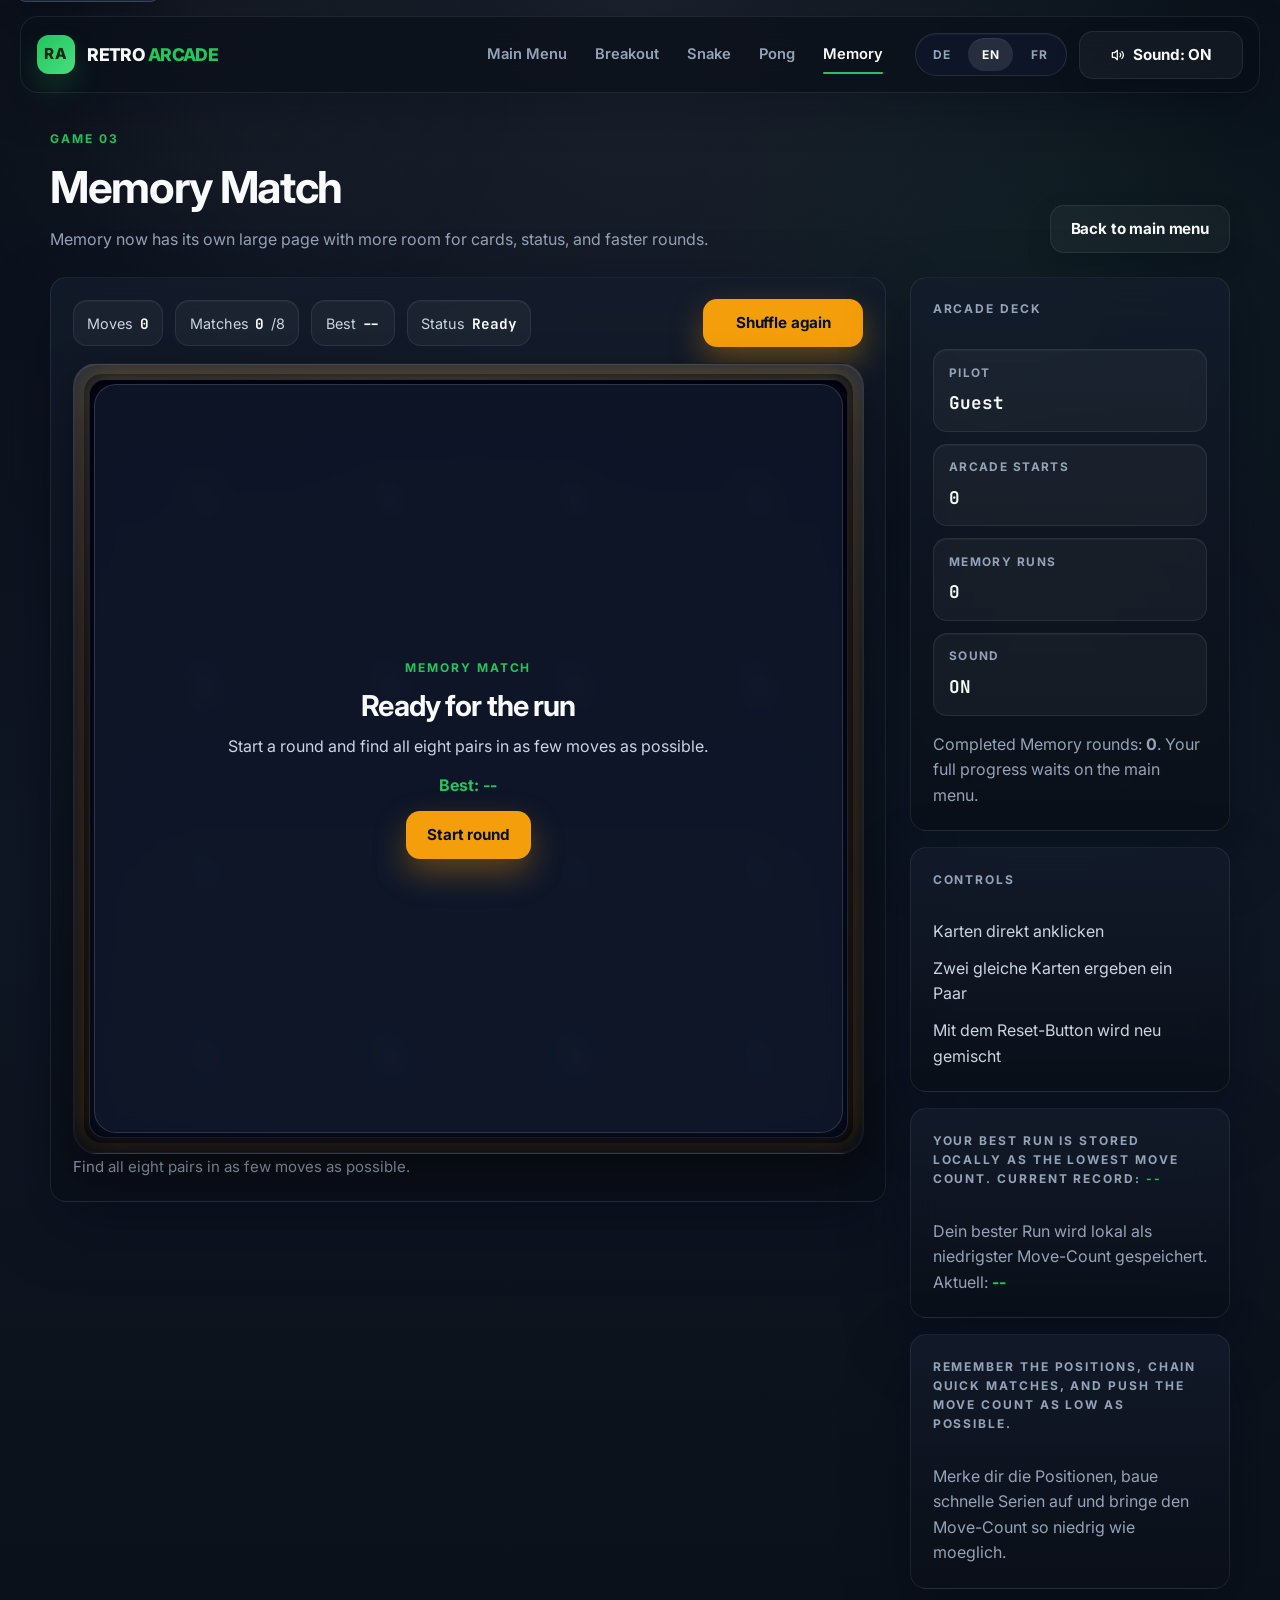
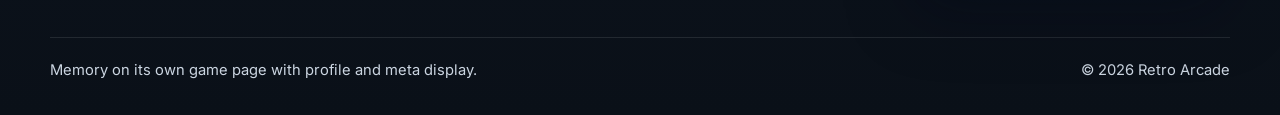
==== commit fa76495c: "Neon Match hinzugefuegt" ====
--- a/memory.html
+++ b/memory.html
@@ -10,7 +10,7 @@
   >
   <link rel="preconnect" href="https://fonts.googleapis.com">
   <link rel="preconnect" href="https://fonts.gstatic.com" crossorigin>
-  <link href="https://fonts.googleapis.com/css2?family=Inter:wght@400;500;600;700;800&display=swap" rel="stylesheet">
+  <link href="https://fonts.googleapis.com/css2?family=Inter:wght@400;500;600;700;800&family=JetBrains+Mono:wght@600;700&display=swap" rel="stylesheet">
   <link rel="stylesheet" href="styles.css">
 </head>
 <body class="game-page memory-theme">
@@ -30,6 +30,7 @@
       <nav class="nav-links main-nav" id="memory-nav" aria-label="Spiele Navigation">
         <ul>
           <li><a href="index.html">Hauptmenue</a></li>
+          <li><a href="breakout.html">Breakout</a></li>
           <li><a href="snake.html">Snake</a></li>
           <li><a href="pong.html">Pong</a></li>
           <li><a class="active" href="memory.html">Memory</a></li>
@@ -68,7 +69,7 @@
             <button class="button button-primary stage-button" id="memory-reset" type="button">Neu mischen</button>
           </div>
 
-          <div class="stage-viewport">
+          <div class="stage-viewport arcade-cabinet">
             <div class="memory-stage">
               <div class="memory-grid memory-grid-large" id="memory-grid" aria-label="Memory Spielfeld"></div>
             </div>
@@ -153,3 +154,6 @@
 </body>
 </html>
 
+
+
+
--- a/styles.css
+++ b/styles.css
@@ -12,6 +12,8 @@
   --accent-strong: #16a34a;
   --accent-soft: rgba(34, 197, 94, 0.14);
   --accent-ring: rgba(34, 197, 94, 0.28);
+  --primary: #22c55e;
+  --primary-glow: rgba(34, 197, 94, 0.32);
   --border: rgba(248, 250, 252, 0.1);
   --border-strong: rgba(248, 250, 252, 0.14);
   --shadow-sm: 0 12px 28px rgba(2, 6, 23, 0.18);
@@ -52,6 +54,37 @@
   animation: arcade-page-enter 240ms ease-out;
 }
 
+.game-page {
+  --screen-glow: rgba(34, 197, 94, 0.2);
+  --screen-reflection: rgba(255, 255, 255, 0.06);
+  --screen-scanline: rgba(2, 6, 23, 0.18);
+  --screen-vignette: rgba(2, 6, 23, 0.52);
+}
+
+.snake-theme {
+  --screen-glow: rgba(34, 197, 94, 0.22);
+  --primary: #22c55e;
+  --primary-glow: rgba(34, 197, 94, 0.32);
+}
+
+.breakout-theme {
+  --screen-glow: rgba(251, 146, 60, 0.24);
+  --primary: #fb923c;
+  --primary-glow: rgba(251, 146, 60, 0.34);
+}
+
+.pong-theme {
+  --screen-glow: rgba(56, 189, 248, 0.2);
+  --primary: #38bdf8;
+  --primary-glow: rgba(56, 189, 248, 0.32);
+}
+
+.memory-theme {
+  --screen-glow: rgba(245, 158, 11, 0.2);
+  --primary: #f59e0b;
+  --primary-glow: rgba(245, 158, 11, 0.34);
+}
+
 body::before,
 body::after {
   content: "";
@@ -228,8 +261,34 @@
 }
 
 .topbar-sound {
-  min-width: 9rem;
+  display: inline-flex;
+  align-items: center;
+  justify-content: center;
+  gap: 0.55rem;
+  min-width: 10.25rem;
   white-space: nowrap;
+}
+
+.sound-toggle-icon {
+  display: inline-grid;
+  place-items: center;
+  width: 1rem;
+  height: 1rem;
+  flex: 0 0 auto;
+}
+
+.sound-toggle-icon svg {
+  display: block;
+  width: 100%;
+  height: 100%;
+}
+
+.sound-toggle-label {
+  line-height: 1;
+}
+
+.topbar-sound[data-sound-state="off"] .sound-toggle-icon {
+  opacity: 0.62;
 }
 
 .language-switcher {
@@ -408,7 +467,7 @@
 
 .arcade-machine-grid {
   display: grid;
-  grid-template-columns: repeat(3, minmax(0, 1fr));
+  grid-template-columns: repeat(auto-fit, minmax(260px, 1fr));
   gap: 1.25rem;
 }
 
@@ -801,6 +860,126 @@
 
 .stage-viewport {
   position: relative;
+  --cabinet-padding: clamp(0.85rem, 1.8vw, 1.05rem);
+  padding: var(--cabinet-padding);
+  border-radius: 28px;
+  border: 1px solid rgba(248, 250, 252, 0.08);
+  background:
+    linear-gradient(180deg, rgba(30, 41, 59, 0.92), rgba(2, 6, 23, 0.98)),
+    rgba(15, 23, 42, 0.96);
+  box-shadow:
+    0 20px 48px rgba(2, 6, 23, 0.42),
+    inset 0 1px 0 rgba(255, 255, 255, 0.04);
+  overflow: hidden;
+  isolation: isolate;
+}
+
+.arcade-cabinet {
+  transform: translate3d(0, 0, 0);
+  will-change: transform, box-shadow, filter;
+}
+
+.stage-viewport::before,
+.stage-viewport::after {
+  content: "";
+  position: absolute;
+  pointer-events: none;
+  transition: box-shadow 180ms ease, opacity 180ms ease, filter 180ms ease;
+}
+
+.stage-viewport::before {
+  inset: calc(var(--cabinet-padding) * 0.55);
+  border-radius: 24px;
+  background:
+    linear-gradient(145deg, var(--screen-reflection), transparent 32%),
+    radial-gradient(circle at 50% 12%, rgba(255, 255, 255, 0.08), transparent 42%);
+  box-shadow:
+    inset 0 0 26px rgba(0, 0, 0, 0.9),
+    0 0 40px var(--screen-glow);
+  z-index: 0;
+}
+
+.stage-viewport::after {
+  inset: var(--cabinet-padding);
+  border-radius: 20px;
+  background:
+    repeating-linear-gradient(
+      0deg,
+      var(--screen-scanline),
+      var(--screen-scanline) 1px,
+      transparent 1px,
+      transparent 3px
+    ),
+    radial-gradient(circle at center, transparent 58%, var(--screen-vignette) 100%);
+  opacity: 0.7;
+  z-index: 1;
+}
+
+@keyframes arcade-cabinet-shake {
+  0%,
+  100% {
+    transform: translate3d(0, 0, 0) rotate(0deg);
+  }
+  18% {
+    transform: translate3d(-6px, 3px, 0) rotate(-0.35deg);
+  }
+  36% {
+    transform: translate3d(5px, -4px, 0) rotate(0.28deg);
+  }
+  54% {
+    transform: translate3d(-4px, 2px, 0) rotate(-0.22deg);
+  }
+  72% {
+    transform: translate3d(3px, -2px, 0) rotate(0.18deg);
+  }
+}
+
+@keyframes arcade-cabinet-win-pulse {
+  0%,
+  100% {
+    box-shadow:
+      0 20px 48px rgba(2, 6, 23, 0.42),
+      inset 0 1px 0 rgba(255, 255, 255, 0.04),
+      0 0 0 rgba(0, 0, 0, 0);
+    filter: saturate(1) brightness(1);
+  }
+  50% {
+    box-shadow:
+      0 24px 56px rgba(2, 6, 23, 0.48),
+      inset 0 1px 0 rgba(255, 255, 255, 0.06),
+      0 0 52px var(--primary-glow);
+    filter: saturate(1.08) brightness(1.03);
+  }
+}
+
+@keyframes arcade-cabinet-screen-pulse {
+  0%,
+  100% {
+    opacity: 0.72;
+    filter: saturate(1) brightness(1);
+  }
+  50% {
+    opacity: 0.94;
+    filter: saturate(1.15) brightness(1.08);
+  }
+}
+
+.arcade-cabinet.is-shaking {
+  animation: arcade-cabinet-shake 360ms cubic-bezier(0.36, 0.07, 0.19, 0.97) both;
+}
+
+.arcade-cabinet.cabinet-state-win {
+  animation: arcade-cabinet-win-pulse 1.75s ease-in-out infinite;
+}
+
+.arcade-cabinet.cabinet-state-win::before {
+  box-shadow:
+    inset 0 0 26px rgba(0, 0, 0, 0.9),
+    0 0 56px var(--primary-glow);
+}
+
+.arcade-cabinet.cabinet-state-win::after {
+  animation: arcade-cabinet-screen-pulse 1.75s ease-in-out infinite;
 }
 
 .stage-viewport-square {
@@ -813,15 +992,19 @@
 }
 
 .game-canvas {
+  position: relative;
+  z-index: 0;
   display: block;
   width: 100%;
   height: auto;
-  border: 1px solid var(--border);
-  border-radius: 24px;
-  background: linear-gradient(180deg, #0b1220, #111827);
+  touch-action: none;
+  border-radius: 20px;
+  background: linear-gradient(180deg, #020617, #0f172a);
   box-shadow:
-    inset 0 1px 0 rgba(255, 255, 255, 0.04),
-    inset 0 0 0 1px rgba(255, 255, 255, 0.03);
+    inset 0 0 20px rgba(0, 0, 0, 0.82),
+    inset 0 1px 0 rgba(255, 255, 255, 0.05),
+    0 18px 34px rgba(2, 6, 23, 0.4),
+    0 0 42px var(--screen-glow);
 }
 
 .game-canvas-square {
@@ -833,7 +1016,21 @@
 }
 
 .memory-stage {
-  padding: 0.85rem;
+  position: relative;
+  z-index: 0;
+  display: grid;
+  align-content: center;
+  width: 100%;
+  aspect-ratio: 1 / 1;
+  padding: 1rem;
+  border-radius: 20px;
+  background: linear-gradient(180deg, #020617, #0f172a);
+  box-shadow:
+    inset 0 0 20px rgba(0, 0, 0, 0.82),
+    inset 0 1px 0 rgba(255, 255, 255, 0.05),
+    0 18px 34px rgba(2, 6, 23, 0.4),
+    0 0 42px var(--screen-glow);
+  overflow: hidden;
 }
 
 .memory-grid {
@@ -918,13 +1115,13 @@
 
 .game-overlay {
   position: absolute;
-  inset: 1rem;
+  inset: calc(var(--cabinet-padding) + 0.3rem);
   display: grid;
   align-content: center;
   justify-items: center;
   gap: 0.8rem;
   padding: 1.5rem;
-  border-radius: 24px;
+  border-radius: 22px;
   border: 1px solid var(--border-strong);
   background: rgba(15, 23, 42, 0.88);
   box-shadow: var(--shadow-md);
@@ -941,7 +1138,7 @@
 }
 
 .game-overlay-compact {
-  inset: auto 1rem 1rem;
+  inset: auto calc(var(--cabinet-padding) + 0.3rem) calc(var(--cabinet-padding) + 0.3rem);
   max-width: 30rem;
   justify-items: start;
   text-align: left;
@@ -1484,17 +1681,28 @@
     padding: 1rem;
   }
 
+  .stage-viewport {
+    --cabinet-padding: 0.65rem;
+    border-radius: 22px;
+  }
+
   .game-canvas {
+    border-radius: 16px;
+  }
+
+  .memory-stage {
+    padding: 0.75rem;
+    border-radius: 16px;
+  }
+
+  .game-overlay {
+    inset: calc(var(--cabinet-padding) + 0.25rem);
+    padding: 1.1rem;
     border-radius: 18px;
   }
 
-  .game-overlay {
-    inset: 0.75rem;
-    padding: 1.1rem;
-  }
-
   .game-overlay-compact {
-    inset: auto 0.75rem 0.75rem;
+    inset: auto calc(var(--cabinet-padding) + 0.25rem) calc(var(--cabinet-padding) + 0.25rem);
     max-width: none;
   }
 }
@@ -1767,6 +1975,268 @@
     width: calc(100% + 4px);
     margin: 0 -2px;
     padding: 0 2px 4px;
+  }
+}
+@keyframes pongLobbyPulse {
+  0% {
+    transform: scale(0.88);
+    box-shadow: 0 0 0 0 rgba(56, 189, 248, 0.42);
+  }
+
+  70% {
+    transform: scale(1);
+    box-shadow: 0 0 0 14px rgba(56, 189, 248, 0);
+  }
+
+  100% {
+    transform: scale(0.88);
+    box-shadow: 0 0 0 0 rgba(56, 189, 248, 0);
+  }
+}
+
+.pong-stage-canvas {
+  transition: opacity var(--transition), filter var(--transition), transform var(--transition);
+}
+
+.pong-stage-canvas.is-obscured {
+  opacity: 0.26;
+  filter: blur(2px) saturate(0.82);
+  transform: scale(0.985);
+  pointer-events: none;
+}
+
+.pong-lobby-screen {
+  position: absolute;
+  inset: calc(var(--cabinet-padding) + 0.3rem);
+  display: grid;
+  align-content: center;
+  gap: 1.25rem;
+  padding: 2.5rem;
+  border-radius: 24px;
+  border: 1px solid rgba(148, 163, 184, 0.18);
+  background:
+    linear-gradient(180deg, rgba(15, 23, 42, 0.9), rgba(15, 23, 42, 0.78)),
+    rgba(15, 23, 42, 0.74);
+  box-shadow: var(--shadow-md);
+  -webkit-backdrop-filter: blur(14px);
+  backdrop-filter: blur(14px);
+  z-index: 3;
+  transition: opacity var(--transition), transform var(--transition), visibility var(--transition);
+}
+
+.pong-lobby-screen.is-hidden {
+  opacity: 0;
+  visibility: hidden;
+  pointer-events: none;
+  transform: translateY(10px);
+}
+
+.pong-lobby-actions {
+  display: flex;
+  gap: 24px;
+  justify-content: center;
+  align-items: stretch;
+}
+
+.pong-lobby-card {
+  flex: 1 1 0;
+  min-width: 0;
+  display: grid;
+  gap: 1rem;
+  padding: 2rem;
+  border-radius: 22px;
+  border: 1px solid rgba(148, 163, 184, 0.14);
+  background: linear-gradient(180deg, rgba(30, 41, 59, 0.78), rgba(15, 23, 42, 0.92));
+  box-shadow: inset 0 1px 0 rgba(255, 255, 255, 0.04);
+}
+
+.pong-lobby-card h2 {
+  margin: 0;
+  font-size: clamp(1.8rem, 4vw, 2.4rem);
+  line-height: 1;
+  letter-spacing: -0.04em;
+}
+
+.pong-lobby-kicker {
+  margin: 0;
+  color: var(--primary);
+  font-size: 0.78rem;
+  font-weight: 800;
+  letter-spacing: 0.2em;
+  text-transform: uppercase;
+}
+
+.pong-lobby-copy {
+  margin: 0;
+  color: var(--muted);
+  line-height: 1.7;
+}
+
+.pong-lobby-button {
+  min-height: 58px;
+  font-size: 1.02rem;
+  font-weight: 700;
+}
+
+.pong-lobby-code-input {
+  min-height: 64px;
+  padding: 1rem 1.15rem;
+  border: 2px solid var(--primary);
+  border-radius: 18px;
+  background: rgba(2, 6, 23, 0.45);
+  color: var(--text);
+  font-family: "JetBrains Mono", ui-monospace, SFMono-Regular, monospace;
+  font-size: clamp(1.25rem, 4vw, 1.5rem);
+  font-weight: 700;
+  text-align: center;
+  letter-spacing: 0.28em;
+  text-transform: uppercase;
+}
+
+.pong-lobby-code-input::placeholder {
+  letter-spacing: 0.2em;
+}
+
+.pong-lobby-code-input:focus {
+  box-shadow: 0 0 0 4px rgba(56, 189, 248, 0.16), 0 0 24px rgba(56, 189, 248, 0.14);
+}
+
+.pong-lobby-waiting {
+  display: grid;
+  justify-items: center;
+  gap: 1rem;
+  text-align: center;
+}
+
+.pong-lobby-status {
+  margin: 0;
+  color: #dbeafe;
+  font-size: 0.9rem;
+  font-weight: 700;
+  letter-spacing: 0.18em;
+  text-transform: uppercase;
+}
+
+.pong-room-code-display {
+  width: min(100%, 30rem);
+  display: grid;
+  gap: 0.5rem;
+  justify-items: center;
+  padding: 1.4rem 1.6rem;
+  border: 1px solid rgba(56, 189, 248, 0.24);
+  border-radius: 24px;
+  background: linear-gradient(180deg, rgba(8, 47, 73, 0.28), rgba(15, 23, 42, 0.96));
+  box-shadow:
+    inset 0 1px 0 rgba(255, 255, 255, 0.05),
+    0 0 36px rgba(56, 189, 248, 0.12);
+  color: var(--text);
+  cursor: pointer;
+}
+
+.pong-room-code-display:hover,
+.pong-room-code-display:focus-visible {
+  border-color: rgba(56, 189, 248, 0.42);
+  box-shadow:
+    inset 0 1px 0 rgba(255, 255, 255, 0.06),
+    0 0 44px rgba(56, 189, 248, 0.18);
+}
+
+.pong-room-code-display span,
+.pong-room-code-display small {
+  color: var(--subtle);
+  font-size: 0.82rem;
+  font-weight: 700;
+  letter-spacing: 0.18em;
+  text-transform: uppercase;
+}
+
+.pong-room-code-display strong {
+  color: var(--text);
+  font-family: "JetBrains Mono", ui-monospace, SFMono-Regular, monospace;
+  font-size: clamp(3rem, 10vw, 4.8rem);
+  line-height: 1;
+  letter-spacing: 0.24em;
+  text-indent: 0.24em;
+}
+
+.pong-lobby-spinner {
+  width: 16px;
+  height: 16px;
+  border-radius: 999px;
+  background: var(--primary);
+  animation: pongLobbyPulse 1.2s ease-out infinite;
+}
+
+.pong-lobby-waiting-copy {
+  max-width: 32rem;
+  margin: 0;
+  color: var(--muted);
+  line-height: 1.7;
+}
+
+@media (max-width: 900px) {
+  .pong-lobby-actions {
+    flex-direction: column;
+  }
+}
+
+@media (max-width: 760px) {
+  .pong-lobby-screen {
+    padding: 1.25rem;
+  }
+
+  .pong-lobby-card {
+    padding: 1.35rem;
+  }
+
+  .pong-lobby-code-input {
+    min-height: 60px;
+    font-size: 1.2rem;
+  }
+}
+
+@media (max-width: 600px) {
+  .pong-lobby-screen {
+    inset: calc(var(--cabinet-padding) + 0.2rem);
+    padding: 1rem;
+  }
+
+  .pong-lobby-card {
+    gap: 0.85rem;
+    padding: 1.1rem;
+  }
+
+  .pong-lobby-card h2 {
+    font-size: clamp(1.45rem, 8vw, 1.9rem);
+  }
+
+  .pong-lobby-code-input {
+    min-height: 58px;
+    padding: 0.9rem 1rem;
+    font-size: 1.05rem;
+    letter-spacing: 0.22em;
+  }
+
+  .pong-room-code-display {
+    width: 100%;
+    padding: 1.15rem 1rem;
+  }
+
+  .pong-room-code-display strong {
+    font-size: clamp(2.4rem, 16vw, 3.3rem);
+    letter-spacing: 0.18em;
+    text-indent: 0.18em;
+  }
+}
+
+@media (prefers-reduced-motion: reduce) {
+  .pong-stage-canvas,
+  .pong-lobby-screen {
+    transition: none;
+  }
+
+  .pong-lobby-spinner {
+    animation: none;
   }
 }
 @media (prefers-reduced-motion: reduce) {
@@ -2312,6 +2782,307 @@
   }
 }
 
+body.modal-open {
+  overflow: hidden;
+}
+
+.ad-overlay {
+  position: fixed;
+  inset: 0;
+  display: grid;
+  place-items: center;
+  padding: 1.5rem;
+  background: rgba(2, 6, 23, 0.96);
+  opacity: 0;
+  pointer-events: none;
+  z-index: 2600;
+  transition: opacity 0.3s ease;
+}
+
+.ad-overlay[hidden] {
+  display: none;
+}
+
+.ad-overlay.is-visible {
+  opacity: 1;
+  pointer-events: auto;
+}
+
+.ad-card {
+  width: min(100%, 420px);
+  display: grid;
+  justify-items: center;
+  gap: 1rem;
+  padding: 2.25rem 1.85rem;
+  border: 1px solid rgba(248, 250, 252, 0.08);
+  border-radius: 22px;
+  background: linear-gradient(180deg, rgba(2, 6, 23, 0.96), rgba(15, 23, 42, 0.98));
+  box-shadow: 0 28px 80px rgba(0, 0, 0, 0.52);
+  text-align: center;
+  transform: scale(0.96) translateY(10px);
+  transition: transform 0.3s ease;
+}
+
+.ad-overlay.is-visible .ad-card {
+  transform: scale(1) translateY(0);
+}
+
+.ad-kicker {
+  margin: 0;
+  color: var(--subtle);
+  font-size: 0.78rem;
+  font-weight: 700;
+  letter-spacing: 0.18em;
+  text-transform: uppercase;
+}
+
+.ad-title {
+  margin: 0;
+  font-size: clamp(1.9rem, 5vw, 2.4rem);
+  line-height: 1.05;
+}
+
+.ad-countdown {
+  width: 118px;
+  height: 118px;
+  display: grid;
+  justify-items: center;
+  align-content: center;
+  border-radius: 999px;
+  border: 1px solid rgba(248, 250, 252, 0.12);
+  background: rgba(248, 250, 252, 0.04);
+  box-shadow:
+    inset 0 1px 0 rgba(255, 255, 255, 0.05),
+    0 0 28px rgba(248, 250, 252, 0.04);
+}
+
+.ad-countdown-value {
+  font-family: "JetBrains Mono", ui-monospace, SFMono-Regular, monospace;
+  font-size: clamp(2.7rem, 8vw, 3.4rem);
+  font-weight: 800;
+  line-height: 1;
+}
+
+.ad-countdown-label {
+  color: var(--subtle);
+  font-size: 0.78rem;
+  font-weight: 700;
+  letter-spacing: 0.16em;
+  text-transform: uppercase;
+}
+
+.ad-note {
+  margin: 0;
+  color: var(--muted);
+  line-height: 1.65;
+}
+
+.modal-overlay {
+  position: fixed;
+  inset: 0;
+  display: flex;
+  align-items: center;
+  justify-content: center;
+  padding: 1.5rem;
+  background: rgba(15, 23, 42, 0.85);
+  -webkit-backdrop-filter: blur(8px);
+  backdrop-filter: blur(8px);
+  opacity: 0;
+  pointer-events: none;
+  z-index: 2200;
+  transition: opacity 0.3s ease;
+}
+
+.modal-overlay[hidden] {
+  display: none;
+}
+
+.modal-overlay.is-visible {
+  opacity: 1;
+  pointer-events: auto;
+}
+
+.result-card {
+  width: min(100%, 460px);
+  padding: 2.25rem 2rem;
+  border: 1px solid rgba(248, 250, 252, 0.1);
+  border-radius: 18px;
+  background:
+    linear-gradient(180deg, rgba(30, 41, 59, 0.96), rgba(15, 23, 42, 0.98)),
+    rgba(30, 41, 59, 0.86);
+  box-shadow: 0 24px 64px rgba(2, 6, 23, 0.48);
+  text-align: center;
+  transform: scale(0.92) translateY(12px);
+  transform-origin: center;
+  transition: transform 0.3s cubic-bezier(0.175, 0.885, 0.32, 1.15);
+}
+
+.modal-overlay.is-visible .result-card {
+  transform: scale(1) translateY(0);
+  animation: modalPop 0.32s cubic-bezier(0.175, 0.885, 0.32, 1.15);
+}
+
+.result-card.state-win {
+  border-top: 4px solid var(--accent);
+  box-shadow:
+    0 24px 64px rgba(2, 6, 23, 0.48),
+    0 0 40px rgba(34, 197, 94, 0.15);
+}
+
+.result-card.state-lose {
+  border-top: 4px solid #ef4444;
+  box-shadow:
+    0 24px 64px rgba(2, 6, 23, 0.46),
+    0 0 30px rgba(239, 68, 68, 0.1);
+}
+
+.result-header {
+  display: grid;
+  justify-items: center;
+  gap: 1rem;
+  margin-bottom: 1.15rem;
+}
+
+.result-icon {
+  display: grid;
+  place-items: center;
+  width: 68px;
+  height: 68px;
+  border-radius: 20px;
+  border: 1px solid rgba(248, 250, 252, 0.12);
+  background: rgba(248, 250, 252, 0.06);
+  color: var(--text);
+  font-size: 0.92rem;
+  font-weight: 800;
+  letter-spacing: 0.14em;
+  text-transform: uppercase;
+}
+
+.result-card.state-win .result-icon {
+  background: rgba(34, 197, 94, 0.12);
+  border-color: rgba(34, 197, 94, 0.22);
+  color: #86efac;
+  box-shadow: inset 0 0 0 1px rgba(34, 197, 94, 0.08);
+}
+
+.result-card.state-lose .result-icon {
+  background: rgba(239, 68, 68, 0.1);
+  border-color: rgba(239, 68, 68, 0.18);
+  color: #fca5a5;
+}
+
+.result-title {
+  margin: 0;
+  font-size: clamp(2rem, 4vw, 2.5rem);
+  line-height: 1.05;
+  letter-spacing: -0.04em;
+}
+
+.result-card.state-win .result-title {
+  color: #dcfce7;
+  text-shadow: 0 0 18px rgba(34, 197, 94, 0.12);
+}
+
+.result-card.state-lose .result-title {
+  color: #f8fafc;
+}
+
+.result-copy {
+  margin: 0 0 1.4rem;
+  color: var(--muted);
+  font-size: 0.98rem;
+  line-height: 1.6;
+}
+
+.result-body {
+  display: grid;
+  gap: 0.9rem;
+}
+
+.score-display,
+.xp-display {
+  display: grid;
+  gap: 0.45rem;
+  padding: 1rem 1.1rem;
+  border-radius: 14px;
+  border: 1px solid rgba(248, 250, 252, 0.08);
+  background: rgba(2, 6, 23, 0.24);
+}
+
+.score-display .label,
+.xp-display .label {
+  color: var(--subtle);
+  font-size: 0.72rem;
+  font-weight: 700;
+  letter-spacing: 0.14em;
+  text-transform: uppercase;
+}
+
+.score-display .value {
+  color: var(--text);
+  font-family: "JetBrains Mono", ui-monospace, SFMono-Regular, monospace;
+  font-size: clamp(2.65rem, 8vw, 3rem);
+  font-weight: 800;
+  line-height: 1;
+}
+
+.xp-text {
+  color: var(--accent);
+  font-family: "JetBrains Mono", ui-monospace, SFMono-Regular, monospace;
+  font-size: clamp(1.35rem, 4.8vw, 1.65rem);
+  font-weight: 700;
+}
+
+.result-card.state-lose .xp-text {
+  color: #fca5a5;
+}
+
+.result-actions {
+  display: flex;
+  gap: 0.9rem;
+  margin-top: 1.5rem;
+}
+
+.result-actions .button {
+  flex: 1 1 0;
+  min-height: 48px;
+}
+
+.result-actions .button:active {
+  transform: scale(0.98);
+}
+
+@keyframes modalPop {
+  0% {
+    opacity: 0;
+    transform: scale(0.9) translateY(14px);
+  }
+
+  100% {
+    opacity: 1;
+    transform: scale(1) translateY(0);
+  }
+}
+
+@media (max-width: 640px) {
+  .ad-overlay,
+  .modal-overlay {
+    padding: 1rem;
+  }
+
+  .ad-card,
+  .result-card {
+    width: 100%;
+    min-height: min(560px, calc(100vh - 2rem));
+    padding: 1.75rem 1.25rem;
+    display: grid;
+    align-content: center;
+  }
+
+  .result-actions {
+    flex-direction: column-reverse;
+  }
+}
 @media (prefers-reduced-motion: reduce) {
   .highscore-row.is-top-rank {
     animation: none;
@@ -2320,7 +3091,1180 @@
   .highscore-table tbody tr,
   .achievement-badge,
   .xp-fill,
-  .achievement-track span {
+  .achievement-track span,
+  .ad-overlay,
+  .ad-card,
+  .modal-overlay,
+  .result-card,
+  .result-actions .button {
     transition: none;
   }
-}
+
+  .modal-overlay.is-visible .result-card {
+    animation: none;
+  }
+}
+
+:root {
+  --text-main: #f8fafc;
+  --text-muted: #94a3b8;
+  --ui-surface: rgba(255, 255, 255, 0.05);
+  --ui-surface-strong: rgba(15, 23, 42, 0.74);
+  --ui-surface-deep: rgba(7, 11, 19, 0.9);
+  --ui-stroke: rgba(255, 255, 255, 0.08);
+  --ui-stroke-strong: rgba(255, 255, 255, 0.14);
+  --ui-shadow: 0 24px 64px rgba(2, 6, 23, 0.34);
+  --bento-radius: 16px;
+  --bento-blur: blur(18px);
+}
+
+body {
+  background:
+    radial-gradient(circle at top, rgba(148, 163, 184, 0.12), transparent 32%),
+    radial-gradient(circle at 84% 16%, rgba(34, 197, 94, 0.06), transparent 22%),
+    linear-gradient(180deg, #0a0f19 0%, #0f1724 52%, #0a1018 100%);
+}
+
+body::before {
+  background-size: 56px 56px;
+  opacity: 0.18;
+}
+
+body::after {
+  background:
+    radial-gradient(circle at 16% 8%, rgba(255, 255, 255, 0.03), transparent 24%),
+    radial-gradient(circle at 82% 78%, rgba(34, 197, 94, 0.05), transparent 20%);
+}
+
+.topbar {
+  padding-top: 1rem;
+}
+
+.topbar-inner {
+  padding: 0.85rem 1rem;
+  border-color: var(--ui-stroke);
+  border-radius: 18px;
+  background: rgba(10, 15, 25, 0.74);
+  box-shadow: 0 16px 40px rgba(2, 6, 23, 0.26);
+  backdrop-filter: blur(18px);
+}
+
+.nav-links a,
+.lead,
+.compact-lead,
+.info-card p,
+.machine-copy,
+.machine-controls span,
+.machine-stats span,
+.game-note,
+.rematch-note,
+.share-note,
+.meta-hint,
+.presence-state,
+.lobby-card-copy,
+.pong-lobby-copy,
+.pong-lobby-card-note,
+.pong-lobby-waiting-copy {
+  color: var(--text-muted);
+}
+
+.button {
+  min-height: 48px;
+  border-radius: 14px;
+  font-weight: 700;
+  letter-spacing: -0.01em;
+  box-shadow: 0 10px 24px rgba(2, 6, 23, 0.18);
+}
+
+.button-primary {
+  background: var(--primary);
+  color: #04111d;
+  box-shadow: 0 14px 32px var(--primary-glow);
+}
+
+.button-secondary {
+  border-color: var(--ui-stroke);
+  background: rgba(255, 255, 255, 0.04);
+}
+
+.section-header {
+  margin-bottom: 1.5rem;
+  padding-bottom: 0;
+  border-bottom: 0;
+}
+
+.section-header-copy {
+  gap: 0.55rem;
+}
+
+.section-title {
+  min-height: auto;
+  padding-left: 0;
+  border-left: 0;
+  font-size: clamp(1.55rem, 2.4vw, 2rem);
+}
+
+.arcade-hero-grid,
+.arcade-dashboard-grid,
+.game-layout,
+.game-layout-pong {
+  gap: 24px;
+}
+
+.arcade-hero-grid {
+  grid-template-columns: minmax(0, 1.08fr) minmax(320px, 0.92fr);
+}
+
+.arcade-dashboard-grid {
+  grid-template-columns: minmax(340px, 0.95fr) minmax(0, 1.05fr);
+}
+
+.info-card,
+.arcade-marquee,
+.stage-card,
+.hero-panel,
+.game-link-card,
+.presence-card {
+  border: 1px solid var(--ui-stroke);
+  border-radius: var(--bento-radius);
+  background: linear-gradient(180deg, rgba(20, 28, 44, 0.76), rgba(10, 15, 24, 0.9));
+  box-shadow: var(--ui-shadow);
+  backdrop-filter: var(--bento-blur);
+}
+
+.stage-card,
+.info-card,
+.arcade-marquee,
+.hero-panel,
+.game-link-card {
+  padding: 1.35rem;
+}
+
+.lobby-bento-grid {
+  align-items: stretch;
+}
+
+.lobby-bento-card {
+  overflow: hidden;
+}
+
+.lobby-intro-card {
+  gap: 1.25rem;
+  min-height: 100%;
+  justify-content: center;
+}
+
+.lobby-side-grid {
+  gap: 24px;
+}
+
+.hero-inline-meta,
+.lobby-chip-row,
+.pong-lobby-strip {
+  display: flex;
+  flex-wrap: wrap;
+  gap: 0.75rem;
+}
+
+.hero-inline-meta span,
+.lobby-chip-row span,
+.pong-lobby-strip span {
+  display: inline-flex;
+  align-items: center;
+  min-height: 2.5rem;
+  padding: 0.55rem 0.9rem;
+  border: 1px solid var(--ui-stroke);
+  border-radius: 999px;
+  background: rgba(255, 255, 255, 0.04);
+  color: var(--text-main);
+  font-size: 0.82rem;
+  font-weight: 600;
+}
+
+.lobby-card-title {
+  font-size: clamp(1.5rem, 2.4vw, 1.9rem);
+}
+
+.lobby-card-action {
+  margin-top: auto;
+}
+
+.card-header,
+.profile-hero,
+.xp-panel,
+.highscore-table-shell,
+.achievement-badge,
+.presence-card,
+.status-box,
+.hud span {
+  border-color: var(--ui-stroke);
+  background: rgba(255, 255, 255, 0.04);
+  box-shadow: inset 0 1px 0 rgba(255, 255, 255, 0.04);
+}
+
+.text-field {
+  padding: 0.9rem 1rem;
+  border: 1px solid var(--ui-stroke);
+  border-radius: 14px;
+  background: rgba(7, 11, 19, 0.78);
+  color: var(--text-main);
+}
+
+.text-field::placeholder {
+  color: var(--text-muted);
+}
+
+.text-field:focus {
+  border-color: var(--primary);
+  box-shadow: 0 0 0 4px var(--primary-glow);
+}
+
+.filter-section {
+  top: 84px;
+  margin-bottom: 24px;
+}
+
+.filter-container {
+  display: grid;
+  grid-template-columns: minmax(280px, 1fr) auto;
+  gap: 16px;
+  padding: 18px;
+  border: 1px solid var(--ui-stroke);
+  border-radius: var(--bento-radius);
+  background: rgba(10, 15, 25, 0.72);
+  box-shadow: 0 18px 44px rgba(2, 6, 23, 0.24);
+  backdrop-filter: blur(16px);
+}
+
+.search-wrapper {
+  max-width: none;
+}
+
+.search-wrapper input {
+  min-height: 54px;
+  padding: 0 1rem 0 2.85rem;
+  border: 1px solid var(--ui-stroke);
+  border-radius: 14px;
+  background: rgba(7, 11, 19, 0.8);
+  color: var(--text-main);
+}
+
+.category-pills {
+  gap: 10px;
+  flex-wrap: wrap;
+}
+
+.pill {
+  min-height: 44px;
+  padding: 0.55rem 1rem;
+  border: 1px solid var(--ui-stroke);
+  background: rgba(255, 255, 255, 0.04);
+  color: var(--text-muted);
+}
+
+.pill.is-active,
+.pill[aria-pressed="true"] {
+  background: rgba(255, 255, 255, 0.94);
+  color: #04111d;
+  box-shadow: 0 12px 28px rgba(255, 255, 255, 0.12);
+}
+
+.arcade-machine-grid,
+.game-grid,
+.game-grid-skeleton {
+  grid-template-columns: repeat(auto-fit, minmax(280px, 1fr));
+  gap: 24px;
+}
+
+.arcade-machine {
+  --card-accent: var(--accent);
+  --card-glow: var(--accent-soft);
+  position: relative;
+  gap: 1rem;
+  padding: 1.25rem;
+  border: 1px solid var(--ui-stroke);
+  border-radius: var(--bento-radius);
+  background: linear-gradient(180deg, rgba(18, 24, 38, 0.86), rgba(9, 13, 22, 0.92));
+  box-shadow: 0 20px 48px rgba(2, 6, 23, 0.28);
+  backdrop-filter: blur(14px);
+  overflow: hidden;
+}
+
+.arcade-machine::before {
+  background:
+    radial-gradient(circle at top right, var(--card-glow), transparent 30%),
+    linear-gradient(180deg, rgba(255, 255, 255, 0.06), transparent 34%);
+  opacity: 0.88;
+}
+
+.arcade-machine:hover,
+.arcade-machine:focus-visible {
+  border-color: rgba(255, 255, 255, 0.14);
+  box-shadow:
+    0 28px 72px rgba(2, 6, 23, 0.34),
+    0 0 30px var(--card-glow);
+  transform: translateY(-6px);
+}
+
+.snake-machine {
+  --card-accent: #22c55e;
+  --card-glow: rgba(34, 197, 94, 0.24);
+}
+
+.breakout-machine {
+  --card-accent: #fb923c;
+  --card-glow: rgba(251, 146, 60, 0.24);
+}
+
+.pong-machine {
+  --card-accent: #38bdf8;
+  --card-glow: rgba(56, 189, 248, 0.24);
+}
+
+.memory-machine {
+  --card-accent: #f59e0b;
+  --card-glow: rgba(245, 158, 11, 0.24);
+}
+
+.machine-card-top {
+  position: relative;
+  z-index: 1;
+  display: flex;
+  align-items: center;
+  justify-content: space-between;
+  gap: 0.75rem;
+}
+
+.machine-marquee,
+.machine-tag {
+  display: inline-flex;
+  align-items: center;
+  justify-content: center;
+  min-height: 2.2rem;
+  padding: 0.45rem 0.85rem;
+  border-radius: 999px;
+  font-size: 0.74rem;
+  font-weight: 700;
+  letter-spacing: 0.12em;
+  text-transform: uppercase;
+}
+
+.machine-marquee {
+  border: 1px solid rgba(255, 255, 255, 0.08);
+  background: rgba(255, 255, 255, 0.04);
+  color: var(--text-main);
+}
+
+.machine-tag {
+  border: 1px solid transparent;
+  background: var(--card-glow);
+  color: var(--card-accent);
+}
+
+.machine-screen {
+  min-height: 248px;
+  aspect-ratio: auto;
+  padding: 1.15rem;
+  border-radius: calc(var(--bento-radius) - 2px);
+  background:
+    linear-gradient(180deg, rgba(7, 11, 19, 0.82), rgba(12, 18, 30, 0.62)),
+    rgba(255, 255, 255, 0.03);
+  border: 1px solid rgba(255, 255, 255, 0.07);
+}
+
+.machine-copy-block,
+.machine-screen-footer {
+  display: grid;
+  gap: 0.9rem;
+}
+
+.machine-title {
+  margin-top: 0;
+  font-size: 1.45rem;
+  white-space: normal;
+}
+
+.machine-copy {
+  margin-top: 0;
+}
+
+.machine-screen-footer {
+  margin-top: auto;
+}
+
+.machine-stats,
+.machine-controls {
+  gap: 0.55rem;
+}
+
+.machine-stats span,
+.machine-controls span {
+  min-height: 2.2rem;
+  padding: 0.5rem 0.75rem;
+  border: 1px solid rgba(255, 255, 255, 0.07);
+  background: rgba(255, 255, 255, 0.04);
+}
+
+.machine-cta {
+  position: relative;
+  z-index: 1;
+  display: inline-flex;
+  align-items: center;
+  justify-content: center;
+  min-height: 56px;
+  padding: 0.85rem 1rem;
+  border-radius: 14px;
+  background: var(--card-accent);
+  color: #04111d;
+  font-size: 1rem;
+  font-weight: 800;
+  box-shadow: 0 14px 32px var(--card-glow);
+}
+
+.page-intro {
+  display: grid;
+  grid-template-columns: minmax(0, 1fr) auto;
+  align-items: end;
+  gap: 24px;
+}
+
+.stage-card {
+  padding: 1.35rem;
+}
+
+.hud span,
+.status-box,
+.presence-card {
+  border-radius: 14px;
+}
+
+.status-box strong,
+.machine-stats strong,
+.hud strong,
+.xp-total,
+.score-cell,
+.profile-level-badge strong,
+.pong-room-code-display strong,
+.result-card .value,
+.ad-countdown-value {
+  font-family: "JetBrains Mono", ui-monospace, SFMono-Regular, monospace;
+}
+
+.stage-viewport {
+  --cabinet-padding: clamp(0.75rem, 1.6vw, 0.95rem);
+  border: 1px solid rgba(255, 255, 255, 0.06);
+  border-radius: 24px;
+  background:
+    linear-gradient(180deg, #2a313d 0%, #151b26 35%, #0a0f18 100%),
+    rgba(12, 18, 30, 0.98);
+  box-shadow:
+    0 18px 44px rgba(0, 0, 0, 0.42),
+    inset 0 1px 0 rgba(255, 255, 255, 0.07),
+    inset 0 0 0 1px rgba(255, 255, 255, 0.03);
+}
+
+.stage-viewport::before {
+  inset: calc(var(--cabinet-padding) * 0.66);
+  border-radius: 18px;
+  box-shadow:
+    inset 0 0 20px rgba(0, 0, 0, 0.86),
+    0 0 28px var(--screen-glow);
+}
+
+.stage-viewport::after {
+  inset: calc(var(--cabinet-padding) + 0.05rem);
+  border-radius: 16px;
+  opacity: 0.62;
+}
+
+.game-canvas,
+.memory-stage {
+  border-radius: 16px;
+  box-shadow:
+    inset 0 0 18px rgba(0, 0, 0, 0.82),
+    inset 0 1px 0 rgba(255, 255, 255, 0.04),
+    0 12px 26px rgba(2, 6, 23, 0.36),
+    0 0 28px var(--screen-glow);
+}
+
+.pong-lobby-screen {
+  inset: calc(var(--cabinet-padding) + 0.28rem);
+  padding: 1.25rem;
+  border-radius: 18px;
+  border: 1px solid rgba(255, 255, 255, 0.08);
+  background:
+    linear-gradient(180deg, rgba(7, 11, 19, 0.8), rgba(7, 11, 19, 0.72)),
+    rgba(10, 15, 25, 0.72);
+  backdrop-filter: blur(18px);
+}
+
+.pong-lobby-shell,
+.pong-lobby-header,
+.pong-lobby-card-header,
+.pong-lobby-card-footer,
+.pong-lobby-join-stack {
+  display: grid;
+  gap: 0.9rem;
+}
+
+.pong-lobby-shell {
+  gap: 1.1rem;
+}
+
+.pong-lobby-header {
+  max-width: 42rem;
+}
+
+.pong-lobby-actions {
+  display: grid;
+  grid-template-columns: repeat(2, minmax(0, 1fr));
+  gap: 24px;
+  align-items: stretch;
+}
+
+.pong-lobby-card {
+  gap: 1.1rem;
+  padding: 1.4rem;
+  border: 1px solid rgba(255, 255, 255, 0.08);
+  border-radius: 18px;
+  background: rgba(255, 255, 255, 0.04);
+  box-shadow: inset 0 1px 0 rgba(255, 255, 255, 0.04);
+}
+
+.pong-lobby-card h2,
+.pong-lobby-header h2 {
+  font-size: clamp(1.7rem, 4vw, 2.2rem);
+  line-height: 1.02;
+}
+
+.pong-lobby-button {
+  width: 100%;
+  min-height: 60px;
+}
+
+.pong-lobby-code-input {
+  min-height: 68px;
+  border: 1px solid rgba(56, 189, 248, 0.42);
+  border-radius: 16px;
+  background: rgba(7, 11, 19, 0.84);
+  font-size: clamp(1.35rem, 4vw, 1.5rem);
+  letter-spacing: 0.3em;
+}
+
+.pong-lobby-code-input:focus {
+  box-shadow: 0 0 0 4px rgba(56, 189, 248, 0.14), 0 0 30px rgba(56, 189, 248, 0.12);
+}
+
+.pong-lobby-waiting {
+  gap: 1.1rem;
+  padding-top: 0.4rem;
+}
+
+.pong-lobby-status {
+  color: #dbeafe;
+  font-size: 0.84rem;
+  letter-spacing: 0.2em;
+}
+
+.pong-room-code-display {
+  width: min(100%, 34rem);
+  padding: 1.35rem 1.5rem;
+  border: 1px solid rgba(56, 189, 248, 0.24);
+  border-radius: 22px;
+  background:
+    radial-gradient(circle at top, rgba(56, 189, 248, 0.08), transparent 55%),
+    rgba(255, 255, 255, 0.04);
+  box-shadow:
+    inset 0 1px 0 rgba(255, 255, 255, 0.05),
+    0 0 36px rgba(56, 189, 248, 0.1);
+}
+
+.pong-room-code-display strong {
+  font-size: clamp(3.1rem, 10vw, 4.8rem);
+}
+
+.pong-lobby-spinner {
+  width: 18px;
+  height: 18px;
+}
+
+@media (max-width: 1080px) {
+  .arcade-hero-grid,
+  .arcade-dashboard-grid,
+  .game-layout,
+  .game-layout-pong,
+  .page-intro {
+    grid-template-columns: 1fr;
+  }
+}
+
+@media (max-width: 900px) {
+  .filter-container,
+  .pong-lobby-actions {
+    grid-template-columns: 1fr;
+  }
+
+  .lobby-side-grid {
+    grid-template-columns: 1fr;
+  }
+}
+
+@media (max-width: 760px) {
+  .arcade-machine-grid,
+  .game-grid,
+  .game-grid-skeleton,
+  .arcade-progress-grid,
+  .arcade-score-grid {
+    grid-template-columns: 1fr;
+  }
+
+  .hero-inline-meta,
+  .lobby-chip-row,
+  .pong-lobby-strip {
+    gap: 0.6rem;
+  }
+
+  .topbar-inner,
+  .page-intro,
+  .stage-toolbar,
+  .footer-inner {
+    align-items: stretch;
+  }
+
+  .pong-lobby-screen {
+    padding: 1rem;
+  }
+}
+
+@media (max-width: 600px) {
+  .content-wrapper {
+    padding: 32px 16px;
+  }
+
+  .stage-card,
+  .info-card,
+  .arcade-marquee,
+  .arcade-machine {
+    padding: 1rem;
+  }
+
+  .machine-screen {
+    min-height: 220px;
+    padding: 1rem;
+  }
+
+  .machine-cta,
+  .pong-lobby-button {
+    min-height: 54px;
+  }
+
+  .pong-lobby-code-input {
+    min-height: 60px;
+    font-size: 1.1rem;
+    letter-spacing: 0.24em;
+  }
+
+  .pong-room-code-display {
+    width: 100%;
+    padding: 1.15rem 1rem;
+  }
+
+  .pong-room-code-display strong {
+    font-size: clamp(2.4rem, 18vw, 3.4rem);
+    letter-spacing: 0.18em;
+    text-indent: 0.18em;
+  }
+}
+
+@media (prefers-reduced-motion: reduce) {
+  .topbar-inner,
+  .arcade-machine,
+  .machine-cta,
+  .pong-lobby-card,
+  .pong-room-code-display,
+  .stage-viewport,
+  .game-canvas,
+  .memory-stage {
+    transition: none;
+  }
+}
+
+.neon-match-theme {
+  --screen-glow: rgba(236, 72, 153, 0.18);
+  --primary: #ec4899;
+  --primary-glow: rgba(236, 72, 153, 0.28);
+}
+
+.neon-match-machine {
+  --card-accent: #ec4899;
+  --card-glow: rgba(236, 72, 153, 0.24);
+}
+
+.neon-match-stage {
+  position: relative;
+  z-index: 0;
+  width: 100%;
+  min-height: 560px;
+  border-radius: 16px;
+  overflow: hidden;
+  background:
+    radial-gradient(circle at top, rgba(255, 255, 255, 0.08), transparent 26%),
+    radial-gradient(circle at 50% 44%, rgba(236, 72, 153, 0.08), transparent 28%),
+    linear-gradient(180deg, #07111d 0%, #0b1423 52%, #08111a 100%);
+  box-shadow: inset 0 0 34px rgba(0, 0, 0, 0.48);
+}
+
+.neon-match-stage::before {
+  content: "";
+  position: absolute;
+  inset: 0;
+  background:
+    linear-gradient(180deg, rgba(255, 255, 255, 0.03), transparent 18%),
+    radial-gradient(circle at center, transparent 54%, rgba(2, 6, 23, 0.42) 100%);
+  pointer-events: none;
+}
+
+.neon-match-particles {
+  position: absolute;
+  inset: 0;
+  width: 100%;
+  height: 100%;
+  pointer-events: none;
+  z-index: 2;
+}
+
+.neon-match-table {
+  position: relative;
+  z-index: 1;
+  display: grid;
+  grid-template-rows: auto 1fr auto;
+  gap: 1rem;
+  min-height: 560px;
+  padding: 1.2rem;
+  touch-action: manipulation;
+}
+
+.neon-match-opponent,
+.neon-match-player {
+  display: grid;
+  gap: 0.85rem;
+}
+
+.neon-match-seat-head {
+  display: flex;
+  align-items: flex-start;
+  justify-content: space-between;
+  gap: 1rem;
+}
+
+.neon-match-seat-copy,
+.neon-match-turn {
+  margin: 0;
+  color: #e2e8f0;
+}
+
+.neon-match-hint {
+  display: inline-flex;
+  align-items: center;
+  justify-content: center;
+  min-height: 2.4rem;
+  padding: 0.45rem 0.8rem;
+  border: 1px solid rgba(255, 255, 255, 0.1);
+  border-radius: 999px;
+  background: rgba(255, 255, 255, 0.06);
+  color: var(--text-main);
+  font-size: 0.82rem;
+  font-weight: 600;
+  text-align: center;
+}
+
+.neon-match-center {
+  display: grid;
+  grid-template-columns: repeat(2, minmax(140px, 180px));
+  justify-content: center;
+  align-content: center;
+  gap: 1.1rem;
+}
+
+.neon-match-stack {
+  display: grid;
+  align-content: center;
+  justify-items: center;
+  gap: 0.75rem;
+  min-height: 220px;
+  padding: 1rem 0.9rem;
+  border: 1px solid rgba(255, 255, 255, 0.08);
+  border-radius: 20px;
+  background: rgba(255, 255, 255, 0.04);
+  box-shadow:
+    inset 0 1px 0 rgba(255, 255, 255, 0.04),
+    0 18px 30px rgba(2, 6, 23, 0.22);
+}
+
+button.neon-match-stack {
+  cursor: pointer;
+}
+
+button.neon-match-stack:not(.is-disabled):hover,
+button.neon-match-stack:not(.is-disabled):focus-visible {
+  transform: translateY(-2px);
+  box-shadow:
+    inset 0 1px 0 rgba(255, 255, 255, 0.05),
+    0 20px 34px rgba(2, 6, 23, 0.28),
+    0 0 24px rgba(236, 72, 153, 0.12);
+}
+
+button.neon-match-stack.is-disabled {
+  opacity: 0.55;
+  cursor: not-allowed;
+  transform: none;
+}
+
+.neon-match-stack-label {
+  color: var(--text-muted);
+  font-size: 0.76rem;
+  font-weight: 700;
+  letter-spacing: 0.16em;
+  text-transform: uppercase;
+}
+
+.neon-match-stack-body {
+  position: relative;
+  display: grid;
+  place-items: center;
+  width: 96px;
+  height: 136px;
+  border: 2px solid rgba(255, 255, 255, 0.92);
+  border-radius: 18px;
+  background: linear-gradient(135deg, #1e293b, #0f172a);
+  overflow: hidden;
+  box-shadow: 0 16px 30px rgba(0, 0, 0, 0.32);
+}
+
+.neon-match-stack-body::before {
+  content: "";
+  position: absolute;
+  inset: 0;
+  background: repeating-linear-gradient(
+    135deg,
+    rgba(236, 72, 153, 0.18),
+    rgba(236, 72, 153, 0.18) 10px,
+    rgba(59, 130, 246, 0.12) 10px,
+    rgba(59, 130, 246, 0.12) 20px
+  );
+}
+
+.neon-match-stack-mark {
+  position: relative;
+  z-index: 1;
+  color: #f8fafc;
+  font-family: "JetBrains Mono", ui-monospace, SFMono-Regular, monospace;
+  font-size: 1.4rem;
+  font-weight: 800;
+  letter-spacing: 0.12em;
+}
+
+.neon-match-stack-meta {
+  color: var(--text-main);
+  font-size: 0.88rem;
+  text-align: center;
+}
+
+.neon-match-discard-pile {
+  justify-items: center;
+}
+
+.neon-match-opponent-hand,
+.neon-match-player-hand {
+  position: relative;
+  width: min(100%, 760px);
+  margin: 0 auto;
+}
+
+.neon-match-opponent-hand {
+  height: 132px;
+}
+
+.neon-match-player-hand {
+  height: 218px;
+}
+
+.neon-match-card {
+  --fan-x: 0px;
+  --fan-y: 0px;
+  --fan-rotate: 0deg;
+  --card-scale: 1;
+  position: absolute;
+  left: 50%;
+  bottom: 0;
+  width: 96px;
+  height: 136px;
+  margin-left: -48px;
+  display: grid;
+  place-items: center;
+  padding: 0;
+  border: 2px solid rgba(255, 255, 255, 0.92);
+  border-radius: 18px;
+  background: #0f172a;
+  color: #fff;
+  box-shadow: 0 16px 28px rgba(0, 0, 0, 0.28);
+  transform: translateX(var(--fan-x)) translateY(var(--fan-y)) rotate(var(--fan-rotate)) scale(var(--card-scale));
+  transform-origin: center bottom;
+  transition: transform 0.24s ease, box-shadow 0.24s ease, opacity 0.22s ease, filter 0.22s ease;
+}
+
+button.neon-match-card {
+  cursor: pointer;
+  appearance: none;
+}
+
+.neon-match-card::after {
+  content: "";
+  position: absolute;
+  inset: 8px;
+  border: 1px solid rgba(255, 255, 255, 0.22);
+  border-radius: 14px;
+}
+
+.neon-match-card[data-color="red"] {
+  background: linear-gradient(180deg, #f87171, #ef4444);
+}
+
+.neon-match-card[data-color="blue"] {
+  background: linear-gradient(180deg, #60a5fa, #3b82f6);
+}
+
+.neon-match-card[data-color="green"] {
+  background: linear-gradient(180deg, #4ade80, #22c55e);
+}
+
+.neon-match-card[data-color="yellow"] {
+  background: linear-gradient(180deg, #facc15, #eab308);
+  color: #111827;
+}
+
+.neon-match-card-corner,
+.neon-match-card-center,
+.neon-match-card-back-mark {
+  font-family: "JetBrains Mono", ui-monospace, SFMono-Regular, monospace;
+  font-weight: 800;
+}
+
+.neon-match-card-corner {
+  position: absolute;
+  z-index: 1;
+  font-size: 0.92rem;
+  line-height: 1;
+}
+
+.neon-match-card-corner-top {
+  top: 12px;
+  left: 12px;
+}
+
+.neon-match-card-corner-bottom {
+  right: 12px;
+  bottom: 12px;
+  transform: rotate(180deg);
+}
+
+.neon-match-card-center {
+  position: relative;
+  z-index: 1;
+  font-size: 3.25rem;
+  line-height: 1;
+}
+
+.neon-match-card.is-back {
+  border-color: rgba(255, 255, 255, 0.78);
+  background: linear-gradient(135deg, #0f172a, #1e293b);
+}
+
+.neon-match-card.is-back::before {
+  content: "";
+  position: absolute;
+  inset: 0;
+  background: repeating-linear-gradient(
+    135deg,
+    rgba(236, 72, 153, 0.18),
+    rgba(236, 72, 153, 0.18) 10px,
+    rgba(59, 130, 246, 0.12) 10px,
+    rgba(59, 130, 246, 0.12) 20px
+  );
+}
+
+.neon-match-card-back-shine {
+  position: absolute;
+  inset: 10px;
+  border: 1px solid rgba(255, 255, 255, 0.16);
+  border-radius: 12px;
+}
+
+.neon-match-card-back-mark {
+  position: relative;
+  z-index: 1;
+  font-size: 1.25rem;
+  letter-spacing: 0.14em;
+}
+
+.neon-match-opponent-hand .neon-match-card {
+  top: 0;
+  bottom: auto;
+}
+
+.neon-match-discard-pile .neon-match-card,
+.neon-match-discard-pile .neon-match-card.is-entering.is-settled {
+  position: relative;
+  left: auto;
+  bottom: auto;
+  top: auto;
+  margin-left: 0;
+  transform: translateX(0) translateY(0) rotate(0deg) scale(1);
+}
+
+.neon-match-player-hand .neon-match-card:not(.is-disabled):hover,
+.neon-match-player-hand .neon-match-card:not(.is-disabled):focus-visible {
+  transform: translateX(var(--fan-x)) translateY(calc(var(--fan-y) - 16px)) rotate(var(--fan-rotate)) scale(var(--card-scale));
+  box-shadow:
+    0 22px 36px rgba(0, 0, 0, 0.34),
+    0 0 22px rgba(236, 72, 153, 0.18);
+  z-index: 5;
+}
+
+.neon-match-card.is-disabled {
+  opacity: 0.42;
+  filter: saturate(0.5);
+  cursor: not-allowed;
+}
+
+.neon-match-card.is-entering {
+  opacity: 0;
+  transform: translateX(var(--fan-x)) translateY(calc(var(--fan-y) + 18px)) rotate(calc(var(--fan-rotate) - 4deg)) scale(calc(var(--card-scale) * 0.92));
+}
+
+.neon-match-card.is-entering.is-settled {
+  opacity: 1;
+  transform: translateX(var(--fan-x)) translateY(var(--fan-y)) rotate(var(--fan-rotate)) scale(var(--card-scale));
+}
+
+.neon-match-discard-pile .neon-match-card.is-entering {
+  opacity: 0;
+  transform: translateY(18px) rotate(-6deg) scale(0.92);
+}
+
+.neon-match-discard-pile .neon-match-card.is-entering.is-settled {
+  opacity: 1;
+  transform: translateY(0) rotate(0deg) scale(1);
+}
+
+@media (max-width: 900px) {
+  .neon-match-center {
+    grid-template-columns: repeat(2, minmax(132px, 1fr));
+  }
+
+  .neon-match-player-hand {
+    width: 100%;
+  }
+}
+
+@media (max-width: 760px) {
+  .neon-match-table {
+    min-height: 520px;
+    padding: 1rem;
+  }
+
+  .neon-match-seat-head {
+    flex-direction: column;
+    align-items: flex-start;
+  }
+
+  .neon-match-opponent-hand {
+    height: 112px;
+  }
+
+  .neon-match-player-hand {
+    height: 186px;
+  }
+
+  .neon-match-card {
+    width: 82px;
+    height: 118px;
+    margin-left: -41px;
+  }
+
+  .neon-match-card-center {
+    font-size: 2.7rem;
+  }
+
+  .neon-match-stack {
+    min-height: 190px;
+  }
+
+  .neon-match-stack-body {
+    width: 84px;
+    height: 120px;
+  }
+}
+
+@media (max-width: 560px) {
+  .neon-match-stage,
+  .neon-match-table {
+    min-height: 500px;
+  }
+
+  .neon-match-center {
+    gap: 0.75rem;
+  }
+
+  .neon-match-stack {
+    min-height: 172px;
+    padding: 0.85rem 0.7rem;
+    border-radius: 18px;
+  }
+
+  .neon-match-opponent-hand {
+    height: 96px;
+  }
+
+  .neon-match-player-hand {
+    height: 166px;
+  }
+
+  .neon-match-card {
+    width: 72px;
+    height: 102px;
+    margin-left: -36px;
+    border-radius: 16px;
+  }
+
+  .neon-match-card::after {
+    inset: 6px;
+    border-radius: 12px;
+  }
+
+  .neon-match-card-center {
+    font-size: 2.2rem;
+  }
+
+  .neon-match-card-corner {
+    font-size: 0.78rem;
+  }
+
+  .neon-match-stack-body {
+    width: 74px;
+    height: 106px;
+    border-radius: 16px;
+  }
+
+  .neon-match-hint {
+    width: 100%;
+  }
+}
+
+@media (prefers-reduced-motion: reduce) {
+  .neon-match-stack,
+  .neon-match-card,
+  .neon-match-stage {
+    transition: none;
+  }
+}
